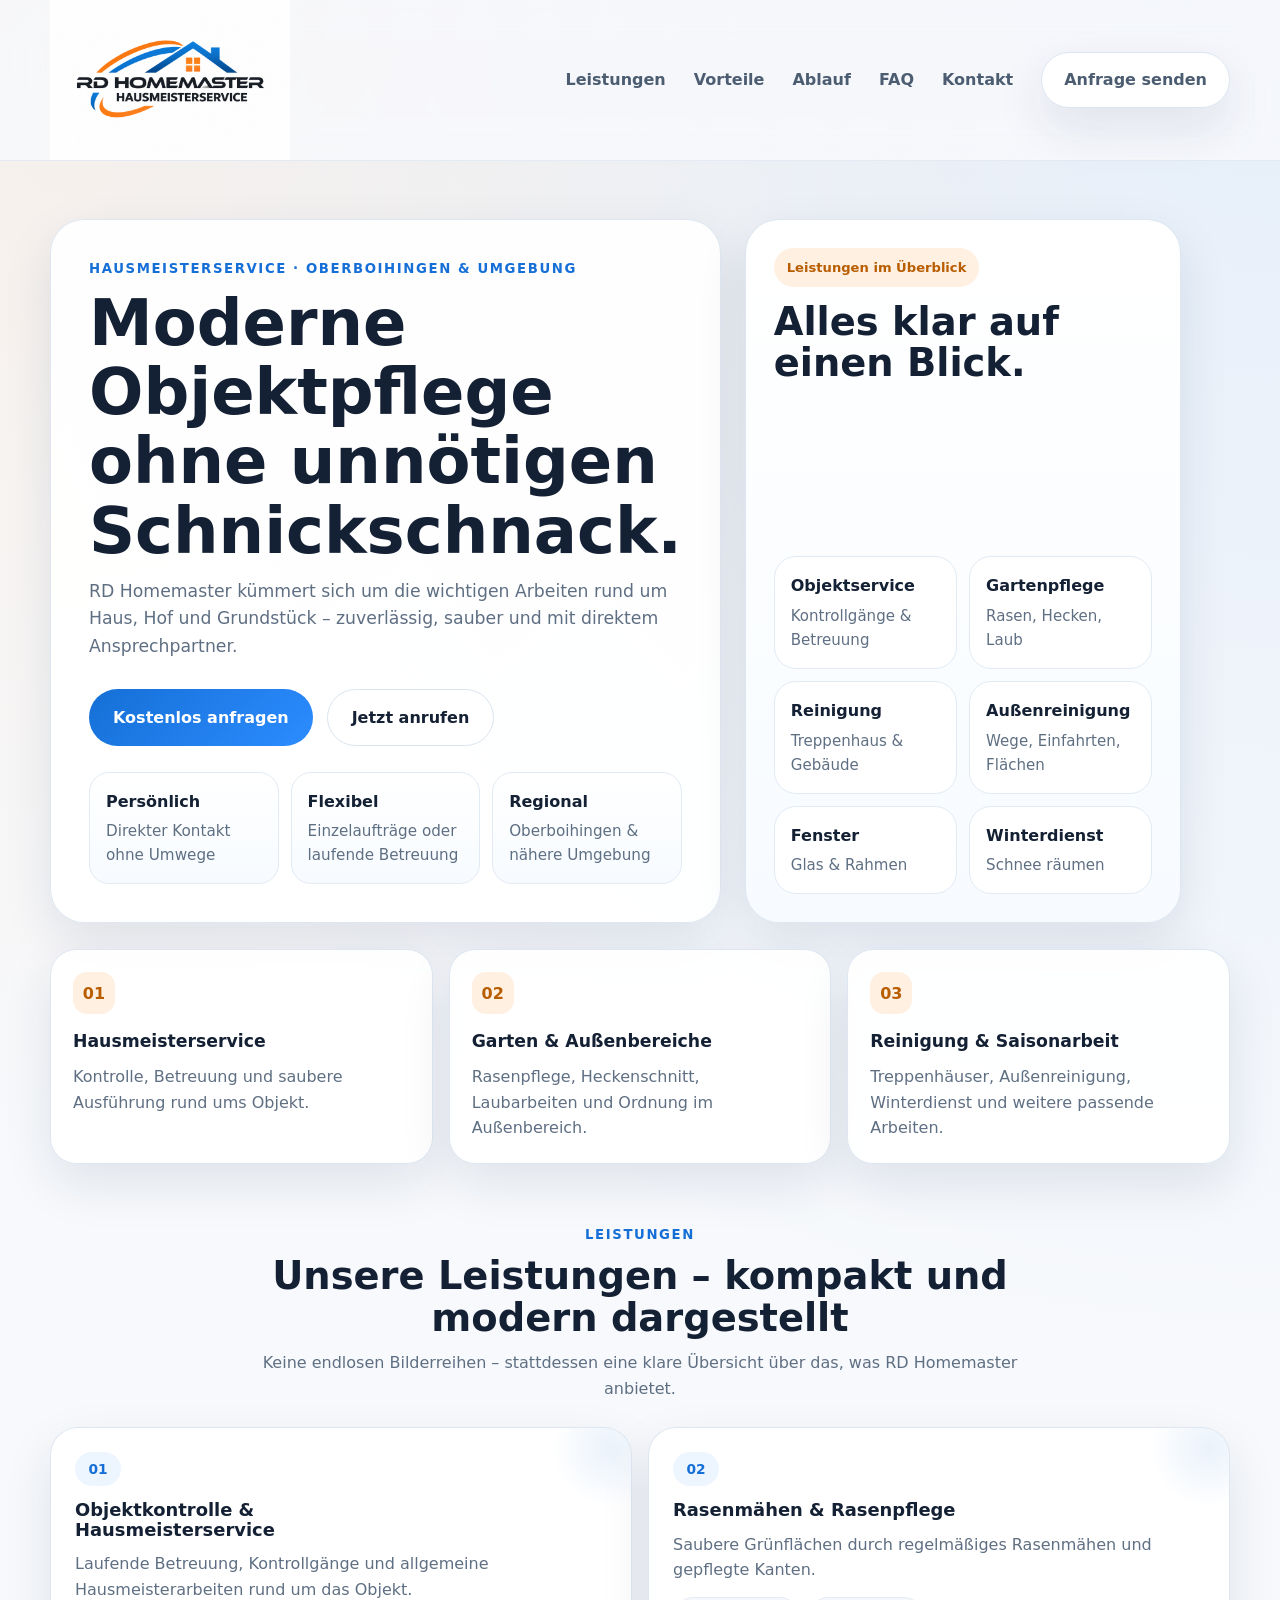
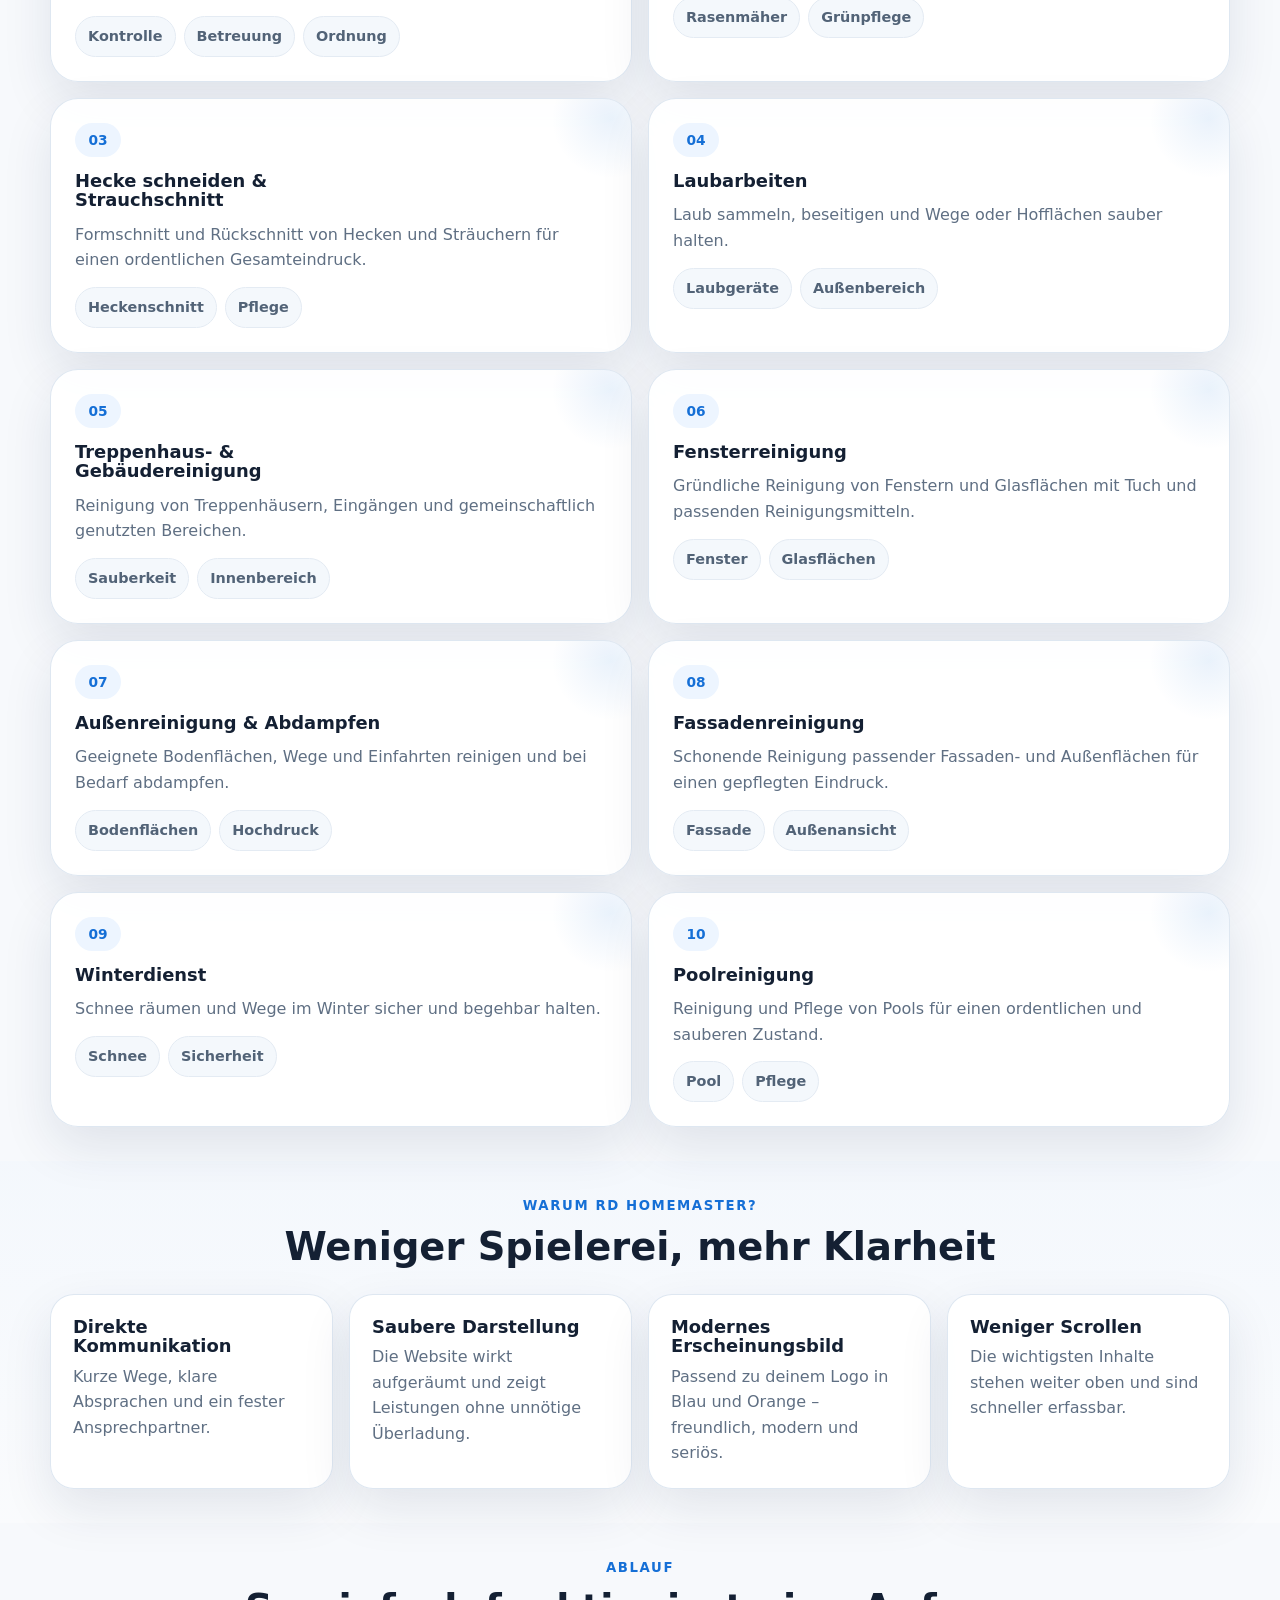
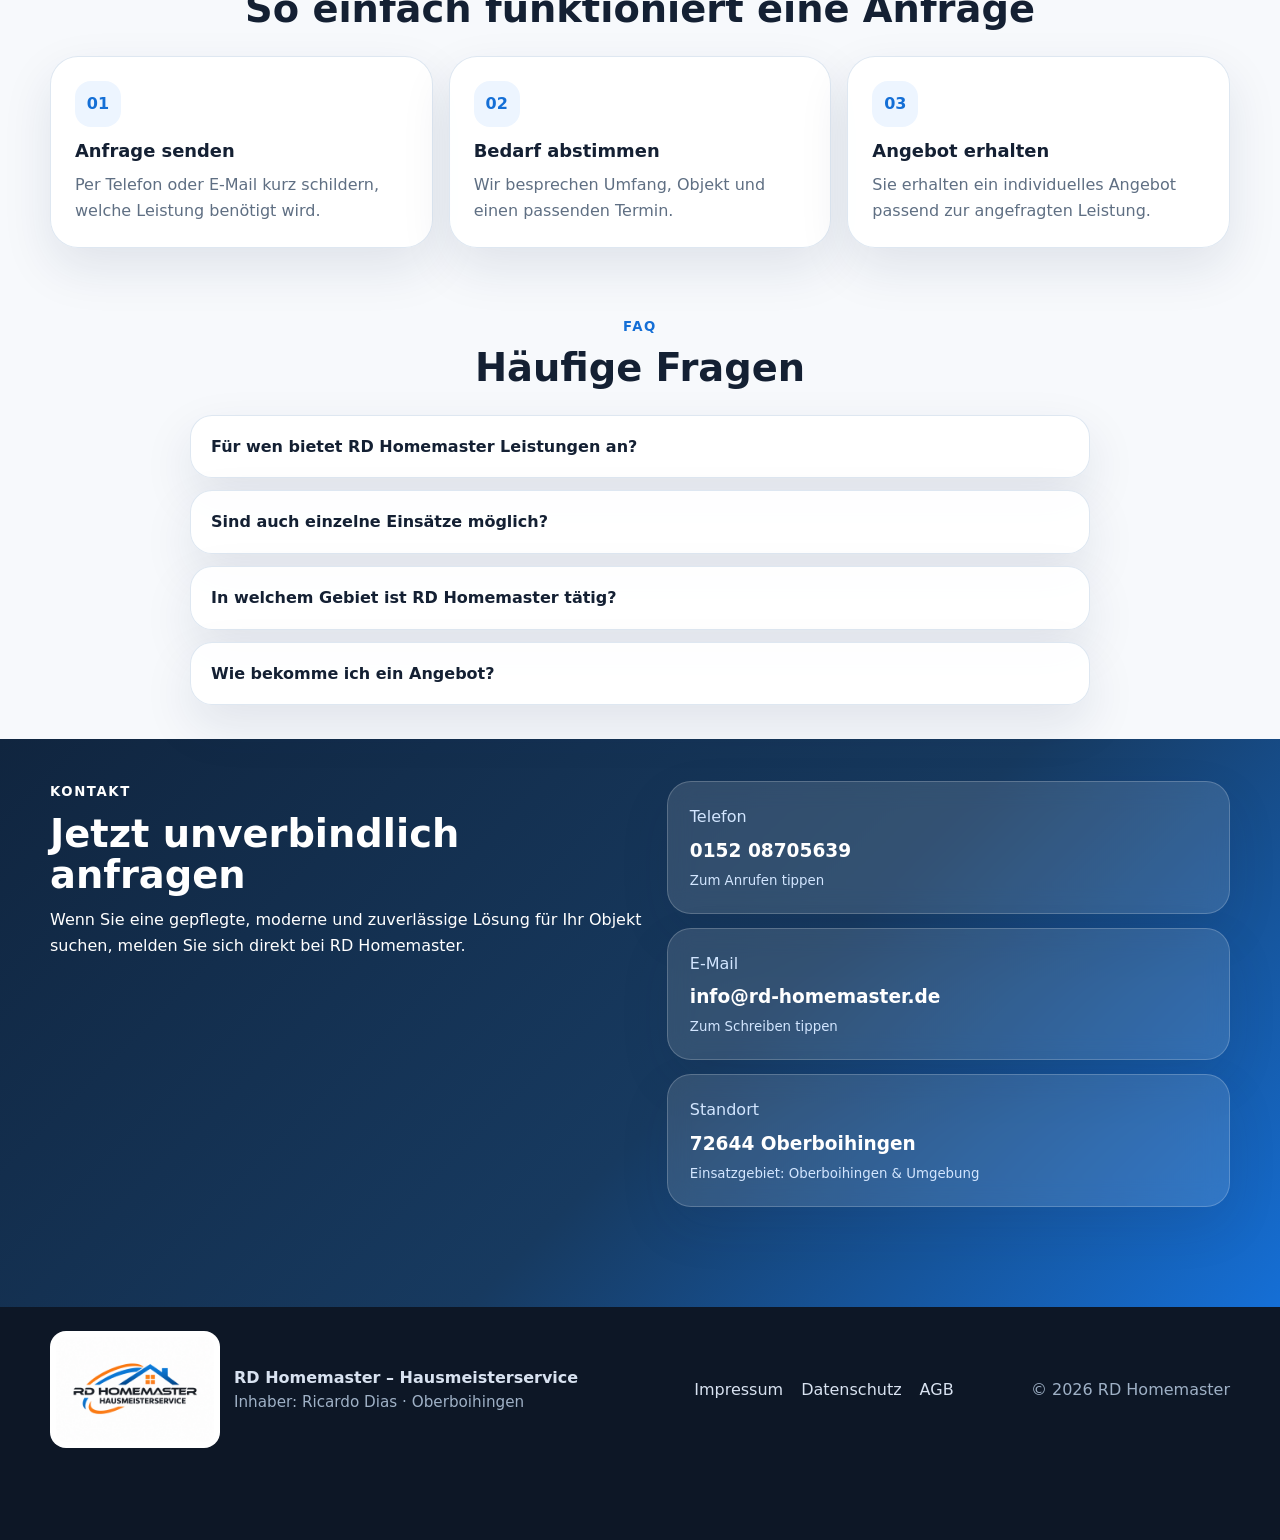
==== index.html @ ae75537a "Add files via upload" ====
<!doctype html>
<html lang="de">
<head>
  <meta charset="utf-8">
  <meta name="viewport" content="width=device-width,initial-scale=1">
  <meta name="theme-color" content="#156fd6">
  <title>RD Homemaster | Hausmeisterservice Oberboihingen</title>
  <meta name="description" content="RD Homemaster – moderner Hausmeisterservice in Oberboihingen. Objektbetreuung, Gartenpflege, Reinigung, Winterdienst, Außenreinigung und weitere Leistungen rund um Haus und Grundstück.">
  <meta name="robots" content="index,follow,max-image-preview:large">
  <link rel="canonical" href="https://www.rd-homemaster.de/">
  <link rel="icon" href="assets/favicon.png" type="image/png">
  <link rel="apple-touch-icon" href="assets/apple-touch-icon.png">
  <meta property="og:type" content="website">
  <meta property="og:locale" content="de_DE">
  <meta property="og:title" content="RD Homemaster | Hausmeisterservice Oberboihingen">
  <meta property="og:description" content="Sauber. Zuverlässig. Persönlich. Leistungen rund um Haus, Hof und Grundstück.">
  <meta property="og:url" content="https://www.rd-homemaster.de/">
  <meta property="og:image" content="https://www.rd-homemaster.de/assets/logo.jpg">
  <link rel="stylesheet" href="style.css">
  <script type="application/ld+json">
  {
    "@context": "https://schema.org",
    "@type": "HomeAndConstructionBusiness",
    "name": "RD Homemaster – Hausmeisterservice",
    "url": "https://www.rd-homemaster.de/",
    "logo": "https://www.rd-homemaster.de/assets/logo.jpg",
    "telephone": "+49 152 08705639",
    "email": "info@rd-homemaster.de",
    "address": {
      "@type": "PostalAddress",
      "streetAddress": "Unterboihingerstr. 65",
      "postalCode": "72644",
      "addressLocality": "Oberboihingen",
      "addressCountry": "DE"
    },
    "areaServed": {
      "@type": "AdministrativeArea",
      "name": "Oberboihingen und Umgebung"
    }
  }
  </script>
</head>
<body>
<a class="skip-link" href="#inhalt">Zum Inhalt springen</a>

<header class="site-header">
  <div class="container header-inner">
    <a class="brand" href="#start" aria-label="RD Homemaster – Startseite">
      <img src="assets/logo.jpg" alt="RD Homemaster Hausmeisterservice" width="1536" height="1024">
    </a>

    <button class="menu-button" type="button" aria-controls="hauptnavigation" aria-expanded="false">
      <span class="menu-icon" aria-hidden="true"></span>
      <span class="sr-only">Menü öffnen</span>
    </button>

    <nav id="hauptnavigation" class="main-nav" aria-label="Hauptnavigation">
      <a href="#leistungen">Leistungen</a>
      <a href="#vorteile">Vorteile</a>
      <a href="#ablauf">Ablauf</a>
      <a href="#faq">FAQ</a>
      <a href="#kontakt">Kontakt</a>
      <a class="nav-cta" href="#kontakt">Anfrage senden</a>
    </nav>
  </div>
</header>

<main id="inhalt">
  <section class="hero" id="start">
    <div class="container hero-grid">
      <div class="hero-copy">
        <p class="eyebrow">Hausmeisterservice · Oberboihingen & Umgebung</p>
        <h1>Moderne Objektpflege ohne unnötigen Schnickschnack.</h1>
        <p class="hero-lead">RD Homemaster kümmert sich um die wichtigen Arbeiten rund um Haus, Hof und Grundstück – zuverlässig, sauber und mit direktem Ansprechpartner.</p>

        <div class="hero-actions">
          <a class="button button-primary" href="#kontakt">Kostenlos anfragen</a>
          <a class="button button-secondary" href="tel:+4915208705639">Jetzt anrufen</a>
        </div>

        <div class="hero-points">
          <div><strong>Persönlich</strong><span>Direkter Kontakt ohne Umwege</span></div>
          <div><strong>Flexibel</strong><span>Einzelaufträge oder laufende Betreuung</span></div>
          <div><strong>Regional</strong><span>Oberboihingen & nähere Umgebung</span></div>
        </div>
      </div>

      <aside class="hero-panel" aria-label="Leistungsüberblick">
        <div class="panel-top">
          <span class="panel-kicker">Leistungen im Überblick</span>
          <h2>Alles klar auf einen Blick.</h2>
        </div>

        <div class="service-mini-grid">
          <div class="mini-box"><strong>Objektservice</strong><span>Kontrollgänge & Betreuung</span></div>
          <div class="mini-box"><strong>Gartenpflege</strong><span>Rasen, Hecken, Laub</span></div>
          <div class="mini-box"><strong>Reinigung</strong><span>Treppenhaus & Gebäude</span></div>
          <div class="mini-box"><strong>Außenreinigung</strong><span>Wege, Einfahrten, Flächen</span></div>
          <div class="mini-box"><strong>Fenster</strong><span>Glas & Rahmen</span></div>
          <div class="mini-box"><strong>Winterdienst</strong><span>Schnee räumen</span></div>
        </div>
      </aside>
    </div>
  </section>

  <section class="compact-info" aria-label="Schnellinfos">
    <div class="container info-grid">
      <div class="info-card">
        <span class="info-label">01</span>
        <strong>Hausmeisterservice</strong>
        <p>Kontrolle, Betreuung und saubere Ausführung rund ums Objekt.</p>
      </div>
      <div class="info-card">
        <span class="info-label">02</span>
        <strong>Garten & Außenbereiche</strong>
        <p>Rasenpflege, Heckenschnitt, Laubarbeiten und Ordnung im Außenbereich.</p>
      </div>
      <div class="info-card">
        <span class="info-label">03</span>
        <strong>Reinigung & Saisonarbeit</strong>
        <p>Treppenhäuser, Außenreinigung, Winterdienst und weitere passende Arbeiten.</p>
      </div>
    </div>
  </section>

  <section class="section" id="leistungen">
    <div class="container">
      <div class="section-heading">
        <p class="eyebrow">Leistungen</p>
        <h2>Unsere Leistungen – kompakt und modern dargestellt</h2>
        <p>Keine endlosen Bilderreihen – stattdessen eine klare Übersicht über das, was RD Homemaster anbietet.</p>
      </div>

      <div class="service-grid">
        <article class="service-card">
          <span class="service-number">01</span>
          <h3>Objektkontrolle & Hausmeisterservice</h3>
          <p>Laufende Betreuung, Kontrollgänge und allgemeine Hausmeisterarbeiten rund um das Objekt.</p>
          <ul class="service-tags"><li>Kontrolle</li><li>Betreuung</li><li>Ordnung</li></ul>
        </article>

        <article class="service-card">
          <span class="service-number">02</span>
          <h3>Rasenmähen & Rasenpflege</h3>
          <p>Saubere Grünflächen durch regelmäßiges Rasenmähen und gepflegte Kanten.</p>
          <ul class="service-tags"><li>Rasenmäher</li><li>Grünpflege</li></ul>
        </article>

        <article class="service-card">
          <span class="service-number">03</span>
          <h3>Hecke schneiden & Strauchschnitt</h3>
          <p>Formschnitt und Rückschnitt von Hecken und Sträuchern für einen ordentlichen Gesamteindruck.</p>
          <ul class="service-tags"><li>Heckenschnitt</li><li>Pflege</li></ul>
        </article>

        <article class="service-card">
          <span class="service-number">04</span>
          <h3>Laubarbeiten</h3>
          <p>Laub sammeln, beseitigen und Wege oder Hofflächen sauber halten.</p>
          <ul class="service-tags"><li>Laubgeräte</li><li>Außenbereich</li></ul>
        </article>

        <article class="service-card">
          <span class="service-number">05</span>
          <h3>Treppenhaus- & Gebäudereinigung</h3>
          <p>Reinigung von Treppenhäusern, Eingängen und gemeinschaftlich genutzten Bereichen.</p>
          <ul class="service-tags"><li>Sauberkeit</li><li>Innenbereich</li></ul>
        </article>

        <article class="service-card">
          <span class="service-number">06</span>
          <h3>Fensterreinigung</h3>
          <p>Gründliche Reinigung von Fenstern und Glasflächen mit Tuch und passenden Reinigungsmitteln.</p>
          <ul class="service-tags"><li>Fenster</li><li>Glasflächen</li></ul>
        </article>

        <article class="service-card">
          <span class="service-number">07</span>
          <h3>Außenreinigung & Abdampfen</h3>
          <p>Geeignete Bodenflächen, Wege und Einfahrten reinigen und bei Bedarf abdampfen.</p>
          <ul class="service-tags"><li>Bodenflächen</li><li>Hochdruck</li></ul>
        </article>

        <article class="service-card">
          <span class="service-number">08</span>
          <h3>Fassadenreinigung</h3>
          <p>Schonende Reinigung passender Fassaden- und Außenflächen für einen gepflegten Eindruck.</p>
          <ul class="service-tags"><li>Fassade</li><li>Außenansicht</li></ul>
        </article>

        <article class="service-card">
          <span class="service-number">09</span>
          <h3>Winterdienst</h3>
          <p>Schnee räumen und Wege im Winter sicher und begehbar halten.</p>
          <ul class="service-tags"><li>Schnee</li><li>Sicherheit</li></ul>
        </article>

        <article class="service-card">
          <span class="service-number">10</span>
          <h3>Poolreinigung</h3>
          <p>Reinigung und Pflege von Pools für einen ordentlichen und sauberen Zustand.</p>
          <ul class="service-tags"><li>Pool</li><li>Pflege</li></ul>
        </article>
      </div>
    </div>
  </section>

  <section class="section alt-section" id="vorteile">
    <div class="container">
      <div class="section-heading">
        <p class="eyebrow">Warum RD Homemaster?</p>
        <h2>Weniger Spielerei, mehr Klarheit</h2>
      </div>

      <div class="benefit-grid">
        <article class="benefit-card">
          <h3>Direkte Kommunikation</h3>
          <p>Kurze Wege, klare Absprachen und ein fester Ansprechpartner.</p>
        </article>
        <article class="benefit-card">
          <h3>Saubere Darstellung</h3>
          <p>Die Website wirkt aufgeräumt und zeigt Leistungen ohne unnötige Überladung.</p>
        </article>
        <article class="benefit-card">
          <h3>Modernes Erscheinungsbild</h3>
          <p>Passend zu deinem Logo in Blau und Orange – freundlich, modern und seriös.</p>
        </article>
        <article class="benefit-card">
          <h3>Weniger Scrollen</h3>
          <p>Die wichtigsten Inhalte stehen weiter oben und sind schneller erfassbar.</p>
        </article>
      </div>
    </div>
  </section>

  <section class="section" id="ablauf">
    <div class="container">
      <div class="section-heading">
        <p class="eyebrow">Ablauf</p>
        <h2>So einfach funktioniert eine Anfrage</h2>
      </div>

      <ol class="steps-grid">
        <li>
          <span>01</span>
          <h3>Anfrage senden</h3>
          <p>Per Telefon oder E-Mail kurz schildern, welche Leistung benötigt wird.</p>
        </li>
        <li>
          <span>02</span>
          <h3>Bedarf abstimmen</h3>
          <p>Wir besprechen Umfang, Objekt und einen passenden Termin.</p>
        </li>
        <li>
          <span>03</span>
          <h3>Angebot erhalten</h3>
          <p>Sie erhalten ein individuelles Angebot passend zur angefragten Leistung.</p>
        </li>
      </ol>
    </div>
  </section>

  <section class="section" id="faq">
    <div class="container">
      <div class="section-heading">
        <p class="eyebrow">FAQ</p>
        <h2>Häufige Fragen</h2>
      </div>

      <div class="faq-list">
        <details>
          <summary>Für wen bietet RD Homemaster Leistungen an?</summary>
          <p>Für Privatkunden, Gewerbe und nach Vereinbarung auch für die Betreuung kleinerer Objekte.</p>
        </details>
        <details>
          <summary>Sind auch einzelne Einsätze möglich?</summary>
          <p>Ja, sowohl einzelne Arbeiten als auch regelmäßige Einsätze sind möglich – je nach Art und Umfang.</p>
        </details>
        <details>
          <summary>In welchem Gebiet ist RD Homemaster tätig?</summary>
          <p>Der Schwerpunkt liegt in Oberboihingen und in der näheren Umgebung.</p>
        </details>
        <details>
          <summary>Wie bekomme ich ein Angebot?</summary>
          <p>Am schnellsten telefonisch oder per E-Mail. Nennen Sie einfach die gewünschte Leistung und den Ort.</p>
        </details>
      </div>
    </div>
  </section>

  <section class="contact-section" id="kontakt">
    <div class="container contact-grid">
      <div class="contact-copy">
        <p class="eyebrow eyebrow-light">Kontakt</p>
        <h2>Jetzt unverbindlich anfragen</h2>
        <p>Wenn Sie eine gepflegte, moderne und zuverlässige Lösung für Ihr Objekt suchen, melden Sie sich direkt bei RD Homemaster.</p>
      </div>

      <div class="contact-panel">
        <a class="contact-box" href="tel:+4915208705639">
          <span>Telefon</span>
          <strong>0152 08705639</strong>
          <small>Zum Anrufen tippen</small>
        </a>
        <a class="contact-box" href="mailto:info@rd-homemaster.de?subject=Anfrage%20über%20rd-homemaster.de">
          <span>E-Mail</span>
          <strong>info@rd-homemaster.de</strong>
          <small>Zum Schreiben tippen</small>
        </a>
        <div class="contact-box">
          <span>Standort</span>
          <strong>72644 Oberboihingen</strong>
          <small>Einsatzgebiet: Oberboihingen & Umgebung</small>
        </div>
      </div>
    </div>
  </section>
</main>

<footer class="site-footer">
  <div class="container footer-inner">
    <div class="footer-brand">
      <img src="assets/logo.jpg" alt="" width="1536" height="1024" loading="lazy">
      <div>
        <strong>RD Homemaster – Hausmeisterservice</strong>
        <span>Inhaber: Ricardo Dias · Oberboihingen</span>
      </div>
    </div>

    <nav class="footer-nav" aria-label="Rechtliche Hinweise">
      <a href="impressum.html">Impressum</a>
      <a href="datenschutz.html">Datenschutz</a>
      <a href="agb.html">AGB</a>
    </nav>

    <p>© <span id="year"></span> RD Homemaster</p>
  </div>
</footer>

<div class="mobile-actionbar" aria-label="Schnellkontakt">
  <a href="tel:+4915208705639">Anrufen</a>
  <a href="#kontakt">Anfrage</a>
</div>

<script src="script.js"></script>
</body>
</html>
---- style.css ----
:root{
  --bg:#f7f9fc;
  --surface:#ffffff;
  --surface-soft:#f2f7fd;
  --text:#142033;
  --muted:#5f6f83;
  --line:#dbe5f0;
  --blue:#156fd6;
  --blue-dark:#0e5ab3;
  --orange:#ff7a00;
  --orange-soft:#fff0e2;
  --shadow:0 20px 50px rgba(16,42,78,.10);
  --radius:28px;
  --radius-sm:20px;
  --container:min(1180px, calc(100% - 32px));
}
*{box-sizing:border-box}
html{scroll-behavior:smooth}
body{
  margin:0;
  font-family:Inter,system-ui,-apple-system,BlinkMacSystemFont,"Segoe UI",Roboto,Arial,sans-serif;
  color:var(--text);
  background:
    radial-gradient(circle at top right, rgba(21,111,214,.08), transparent 28%),
    radial-gradient(circle at left top, rgba(255,122,0,.07), transparent 24%),
    var(--bg);
  line-height:1.6;
}
a{color:inherit;text-decoration:none}
img{display:block;max-width:100%}
.container{width:var(--container);margin:0 auto}
.skip-link{position:absolute;left:-999px;top:auto;width:1px;height:1px;overflow:hidden}
.skip-link:focus{left:16px;top:16px;width:auto;height:auto;padding:10px 14px;background:#000;color:#fff;border-radius:12px;z-index:1000}
.sr-only{position:absolute;width:1px;height:1px;padding:0;margin:-1px;overflow:hidden;clip:rect(0,0,0,0);white-space:nowrap;border:0}
.eyebrow{margin:0 0 10px;font-size:.83rem;font-weight:800;letter-spacing:.12em;text-transform:uppercase;color:var(--blue)}
.eyebrow-light{color:#cfe5ff}
h1,h2,h3{margin:0 0 12px;line-height:1.08}
h1{font-size:clamp(2.5rem,5vw,4.75rem)}
h2{font-size:clamp(1.9rem,3vw,3rem)}
h3{font-size:1.12rem}
p{margin:0 0 16px;color:var(--muted)}
ul{margin:0;padding:0;list-style:none}

.site-header{
  position:sticky;top:0;z-index:50;
  background:rgba(247,249,252,.88);
  backdrop-filter:blur(18px);
  border-bottom:1px solid rgba(219,229,240,.72);
}
.header-inner{display:flex;align-items:center;justify-content:space-between;gap:20px;min-height:88px}
.brand img{width:240px;height:auto}
.main-nav{display:flex;align-items:center;gap:28px;color:#4c5d72;font-weight:700}
.main-nav a{transition:color .2s ease, transform .2s ease}
.main-nav a:hover,.main-nav a:focus-visible{color:var(--blue)}
.nav-cta{padding:14px 22px;border-radius:999px;background:var(--surface);border:1px solid var(--line);box-shadow:var(--shadow)}
.menu-button{display:none;align-items:center;justify-content:center;width:48px;height:48px;border:1px solid var(--line);background:#fff;border-radius:14px;cursor:pointer}
.menu-icon,.menu-icon::before,.menu-icon::after{display:block;width:18px;height:2px;background:var(--text);border-radius:2px;position:relative;content:""}
.menu-icon::before{position:absolute;top:-6px;left:0}
.menu-icon::after{position:absolute;top:6px;left:0}

.hero{padding:58px 0 26px}
.hero-grid{display:grid;grid-template-columns:1.1fr .9fr;gap:24px;align-items:stretch}
.hero-copy,.hero-panel,.info-card,.service-card,.benefit-card,.steps-grid li,.faq-list details,.contact-box,.legal-card{
  background:rgba(255,255,255,.92);
  border:1px solid rgba(219,229,240,.9);
  box-shadow:var(--shadow);
}
.hero-copy{padding:38px;border-radius:34px}
.hero-lead{font-size:1.08rem;max-width:58ch}
.hero-actions{display:flex;flex-wrap:wrap;gap:14px;margin:28px 0 26px}
.button{display:inline-flex;align-items:center;justify-content:center;padding:15px 24px;border-radius:999px;font-weight:800;transition:transform .2s ease, background .2s ease}
.button:hover,.button:focus-visible{transform:translateY(-1px)}
.button-primary{background:linear-gradient(135deg,var(--blue),#2c8cff);color:#fff}
.button-primary:hover,.button-primary:focus-visible{background:linear-gradient(135deg,var(--blue-dark),var(--blue))}
.button-secondary{background:var(--surface);border:1px solid var(--line)}
.hero-points{display:grid;grid-template-columns:repeat(3,minmax(0,1fr));gap:12px}
.hero-points div{padding:16px;border-radius:20px;background:linear-gradient(180deg,#fff,#f7fbff);border:1px solid #e2ebf4}
.hero-points strong{display:block;margin-bottom:4px;font-size:1rem}
.hero-points span{display:block;color:var(--muted);font-size:.95rem}
.hero-panel{padding:28px;border-radius:34px;display:flex;flex-direction:column;justify-content:space-between;background:linear-gradient(180deg,#ffffff,#f7fbff)}
.panel-kicker{display:inline-flex;padding:9px 13px;border-radius:999px;background:var(--orange-soft);color:#b85d00;font-size:.82rem;font-weight:800;margin-bottom:14px}
.panel-top h2{font-size:clamp(1.8rem,3vw,2.6rem)}
.service-mini-grid{display:grid;grid-template-columns:1fr 1fr;gap:12px;margin-top:18px}
.mini-box{padding:16px;border-radius:22px;border:1px solid #e2ebf4;background:#fff}
.mini-box strong{display:block;margin-bottom:5px;font-size:1rem}
.mini-box span{display:block;font-size:.94rem;color:var(--muted)}

.compact-info{padding:0 0 26px}
.info-grid{display:grid;grid-template-columns:repeat(3,minmax(0,1fr));gap:16px}
.info-card{padding:22px;border-radius:26px}
.info-label{display:inline-flex;align-items:center;justify-content:center;width:42px;height:42px;border-radius:14px;background:var(--orange-soft);color:#b85d00;font-weight:800;margin-bottom:14px}
.info-card strong{display:block;margin-bottom:8px;font-size:1.08rem}
.info-card p{margin:0}

.section{padding:34px 0}
.alt-section{background:linear-gradient(180deg, rgba(242,247,253,.62) 0%, rgba(255,255,255,.35) 100%)}
.section-heading{max-width:800px;margin:0 auto 26px;text-align:center}
.service-grid{display:grid;grid-template-columns:repeat(2,minmax(0,1fr));gap:16px}
.service-card{padding:24px;border-radius:28px;position:relative;overflow:hidden}
.service-card::after{content:"";position:absolute;right:-40px;top:-40px;width:120px;height:120px;border-radius:50%;background:radial-gradient(circle, rgba(21,111,214,.09), transparent 70%)}
.service-number{display:inline-flex;align-items:center;justify-content:center;min-width:46px;height:34px;padding:0 12px;border-radius:999px;background:#edf5ff;color:var(--blue);font-size:.86rem;font-weight:800;margin-bottom:14px}
.service-card h3{max-width:26ch}
.service-card p{margin-bottom:14px}
.service-tags{display:flex;flex-wrap:wrap;gap:8px}
.service-tags li{padding:8px 12px;border-radius:999px;background:#f4f8fc;border:1px solid #e4ebf3;color:#526377;font-size:.9rem;font-weight:700}

.benefit-grid{display:grid;grid-template-columns:repeat(4,minmax(0,1fr));gap:16px}
.benefit-card{padding:22px;border-radius:24px}
.benefit-card h3{margin-bottom:8px}
.benefit-card p{margin:0}

.steps-grid{display:grid;grid-template-columns:repeat(3,minmax(0,1fr));gap:16px;list-style:none;margin:0;padding:0}
.steps-grid li{padding:24px;border-radius:28px}
.steps-grid span{display:inline-flex;align-items:center;justify-content:center;width:46px;height:46px;border-radius:16px;background:#edf5ff;color:var(--blue);font-weight:800;margin-bottom:14px}
.steps-grid p{margin:0}

.faq-list{display:grid;gap:12px;max-width:900px;margin:0 auto}
.faq-list details{padding:18px 20px;border-radius:22px}
.faq-list summary{list-style:none;cursor:pointer;font-weight:800}
.faq-list summary::-webkit-details-marker{display:none}
.faq-list p{margin:12px 0 0}

.contact-section{padding:42px 0 100px;background:linear-gradient(135deg,#10253f 0%, #173a60 56%, #156fd6 100%);color:#fff}
.contact-section p,.contact-section h2{color:inherit}
.contact-grid{display:grid;grid-template-columns:1fr .95fr;gap:24px;align-items:start}
.contact-panel{display:grid;gap:14px}
.contact-box{display:block;padding:22px;border-radius:24px;background:rgba(255,255,255,.12);border:1px solid rgba(255,255,255,.2);backdrop-filter:blur(12px)}
.contact-box span,.contact-box small{display:block;color:#d3e6ff}
.contact-box strong{display:block;margin:6px 0 4px;font-size:1.16rem;color:#fff}

.site-footer{padding:24px 0 92px;background:#0d1726;color:#d8e2f0}
.footer-inner{display:grid;grid-template-columns:1.2fr .8fr auto;gap:18px;align-items:center}
.footer-brand{display:flex;align-items:center;gap:14px}
.footer-brand img{width:170px;height:auto;background:#fff;border-radius:16px;padding:6px}
.footer-brand span{display:block;color:#9fb1c6;font-size:.95rem}
.footer-nav{display:flex;flex-wrap:wrap;gap:18px;justify-content:center}
.footer-nav a:hover,.footer-nav a:focus-visible{color:#fff}
.site-footer p{margin:0;color:#9fb1c6}

.mobile-actionbar{position:fixed;left:50%;bottom:14px;transform:translateX(-50%);z-index:45;display:none;gap:10px;padding:10px;border-radius:999px;background:rgba(13,23,38,.86);backdrop-filter:blur(14px);box-shadow:var(--shadow)}
.mobile-actionbar a{padding:12px 16px;border-radius:999px;font-weight:800;color:#fff}
.mobile-actionbar a:first-child{background:var(--blue)}
.mobile-actionbar a:last-child{background:rgba(255,255,255,.14)}

.legal-page{background:var(--bg)}
.legal-shell{width:min(860px,calc(100% - 28px));margin:0 auto;padding:30px 0 56px}
.legal-back{display:inline-flex;align-items:center;gap:8px;margin-bottom:20px;padding:10px 14px;border-radius:999px;background:#edf5ff;color:var(--blue);font-weight:800}
.legal-card{padding:22px;border-radius:26px;margin:18px 0 24px}
.legal-note{margin-top:24px;padding:18px 20px;border-radius:22px;background:var(--orange-soft);border:1px solid #ffd5ab;color:#72460c}
.legal-links{display:flex;flex-wrap:wrap;gap:14px;margin-top:26px}
.legal-links a{padding:12px 16px;border-radius:999px;background:#fff;border:1px solid var(--line);font-weight:800;color:#35537a}

@media (max-width: 980px){
  .menu-button{display:flex}
  .main-nav{position:absolute;top:88px;left:16px;right:16px;display:none;flex-direction:column;align-items:flex-start;gap:14px;padding:20px;border-radius:26px;background:rgba(255,255,255,.98);border:1px solid var(--line);box-shadow:var(--shadow)}
  .main-nav.is-open{display:flex}
  .hero-grid,.info-grid,.benefit-grid,.steps-grid,.contact-grid,.footer-inner{grid-template-columns:1fr}
  .service-grid{grid-template-columns:1fr 1fr}
}
@media (max-width: 720px){
  .header-inner{min-height:78px}
  .brand img{width:210px}
  .hero{padding:30px 0 18px}
  .hero-copy,.hero-panel,.info-card,.service-card,.benefit-card,.steps-grid li,.contact-box,.legal-card{padding:20px}
  .hero-points,.service-mini-grid,.service-grid{grid-template-columns:1fr}
  .hero-actions{flex-direction:column;align-items:stretch}
  .button{width:100%}
  .section{padding:26px 0}
  .contact-section{padding:34px 0 108px}
  .mobile-actionbar{display:flex}
  .nav-cta{display:none}
}
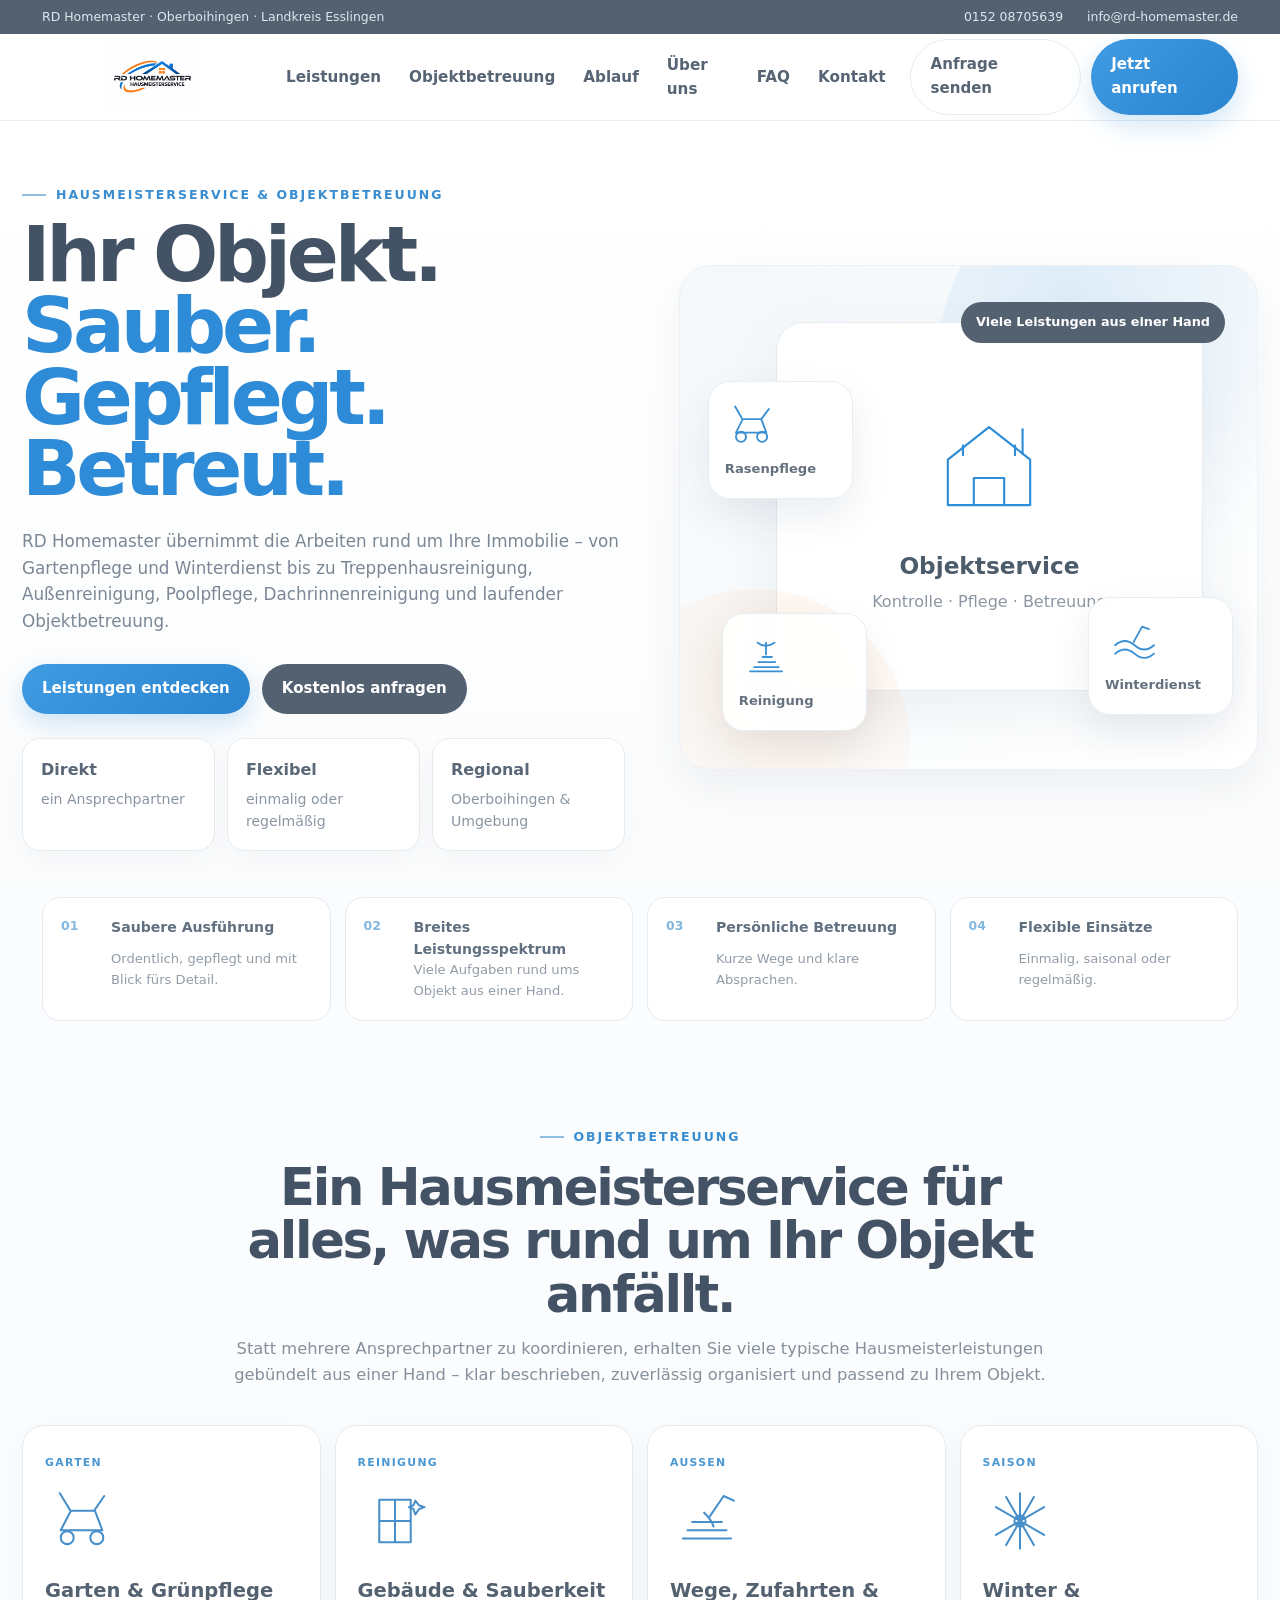
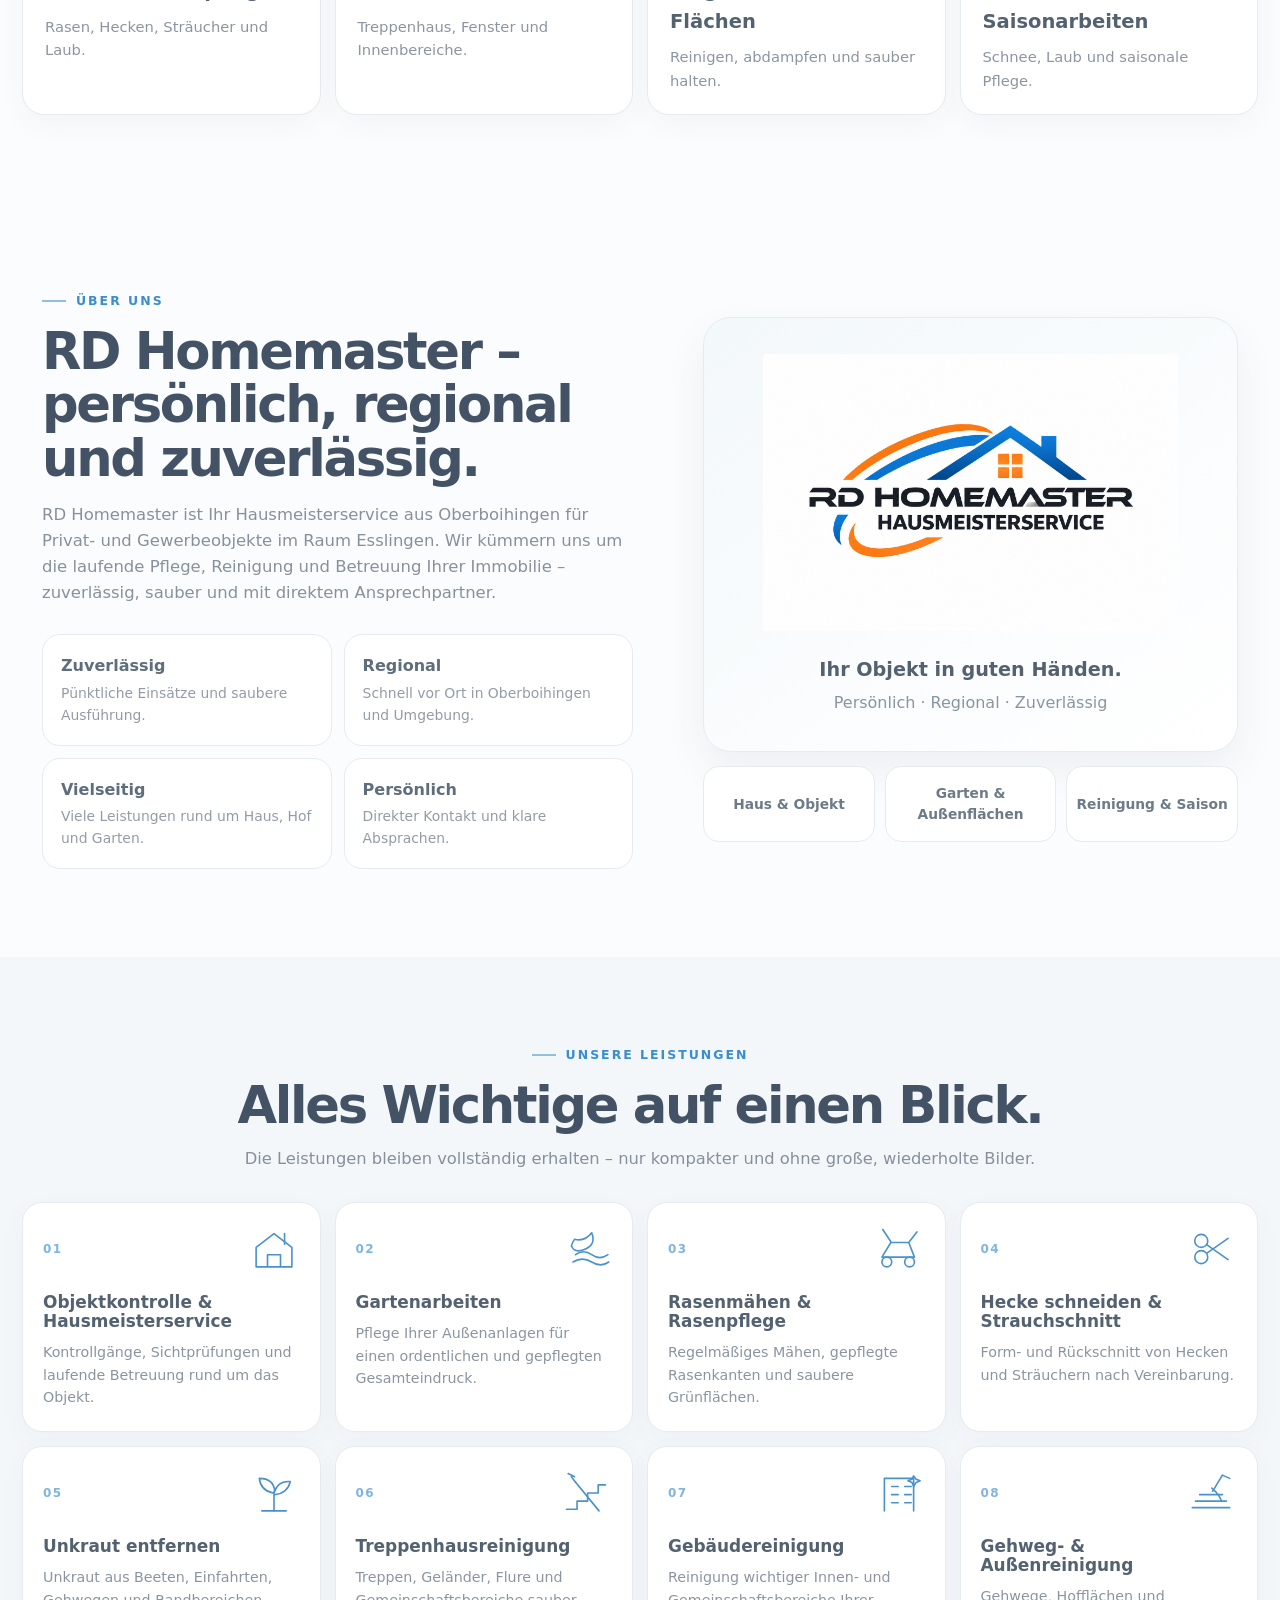
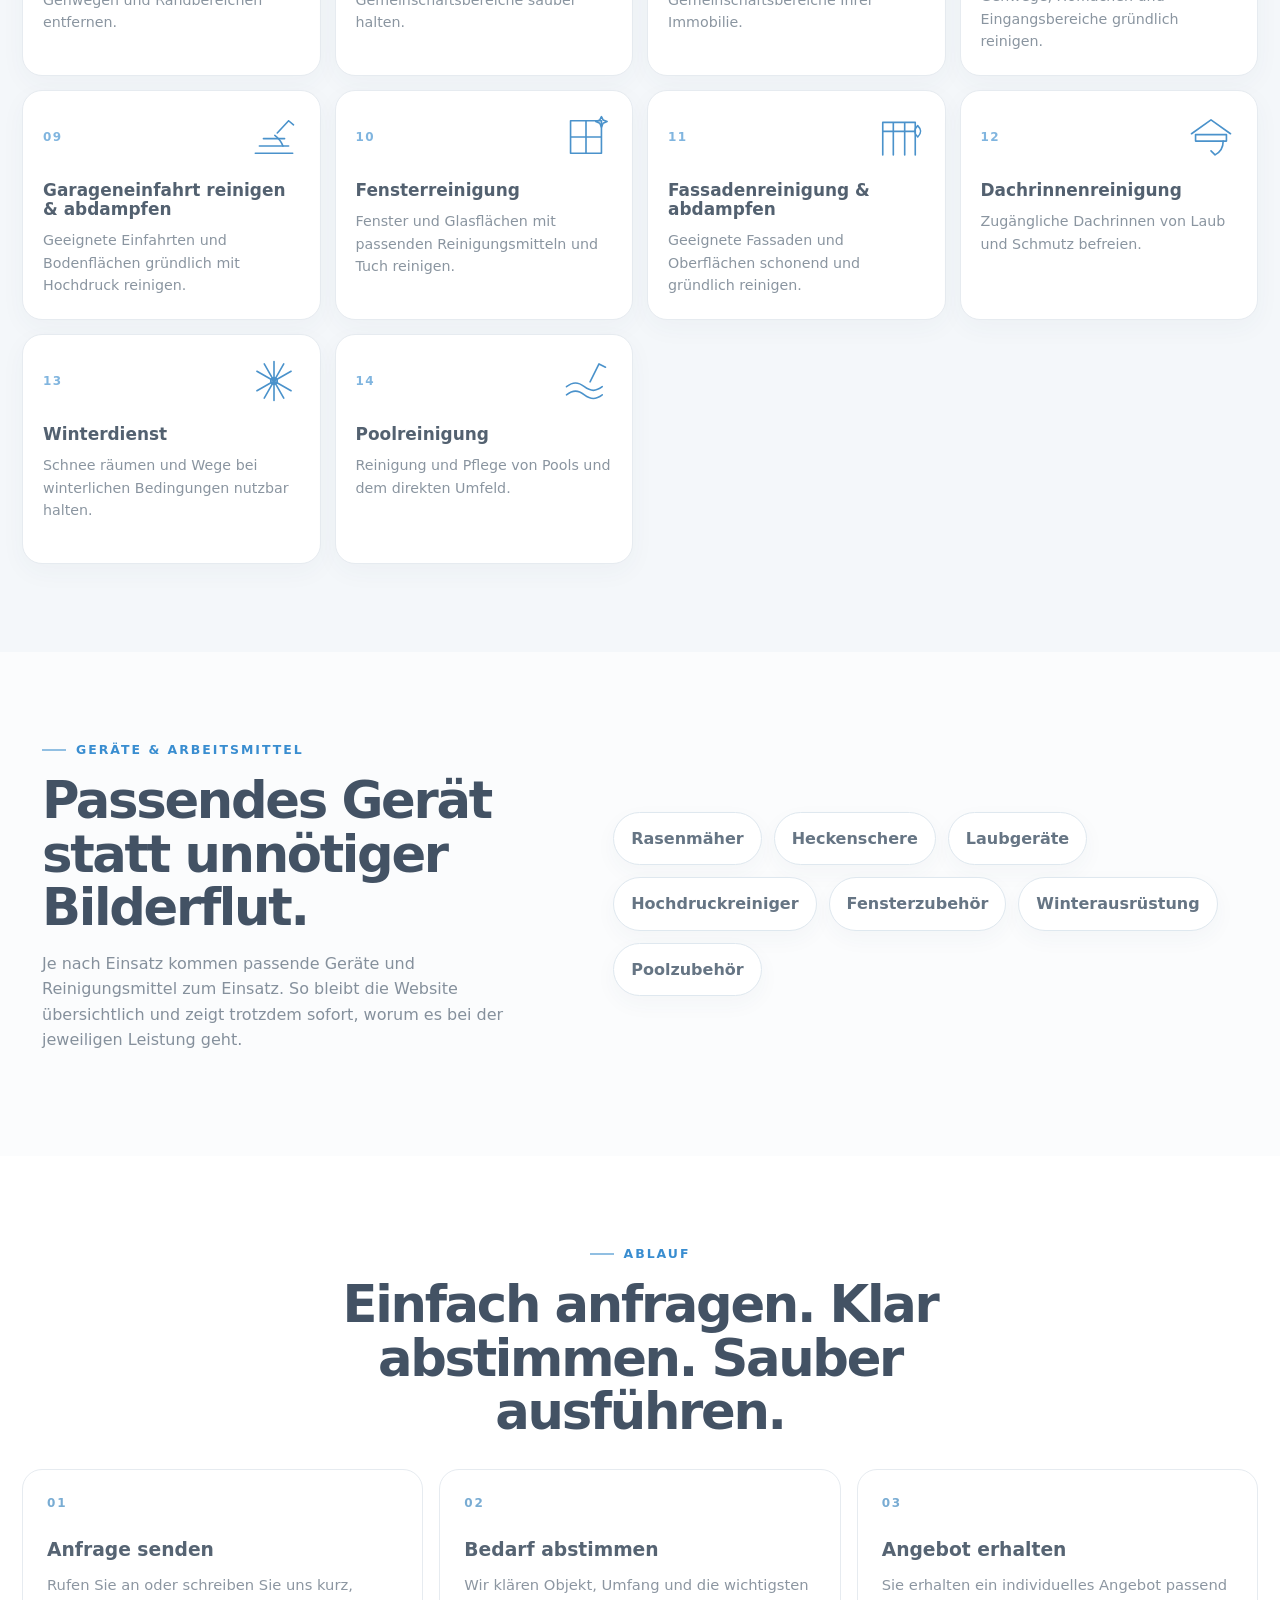
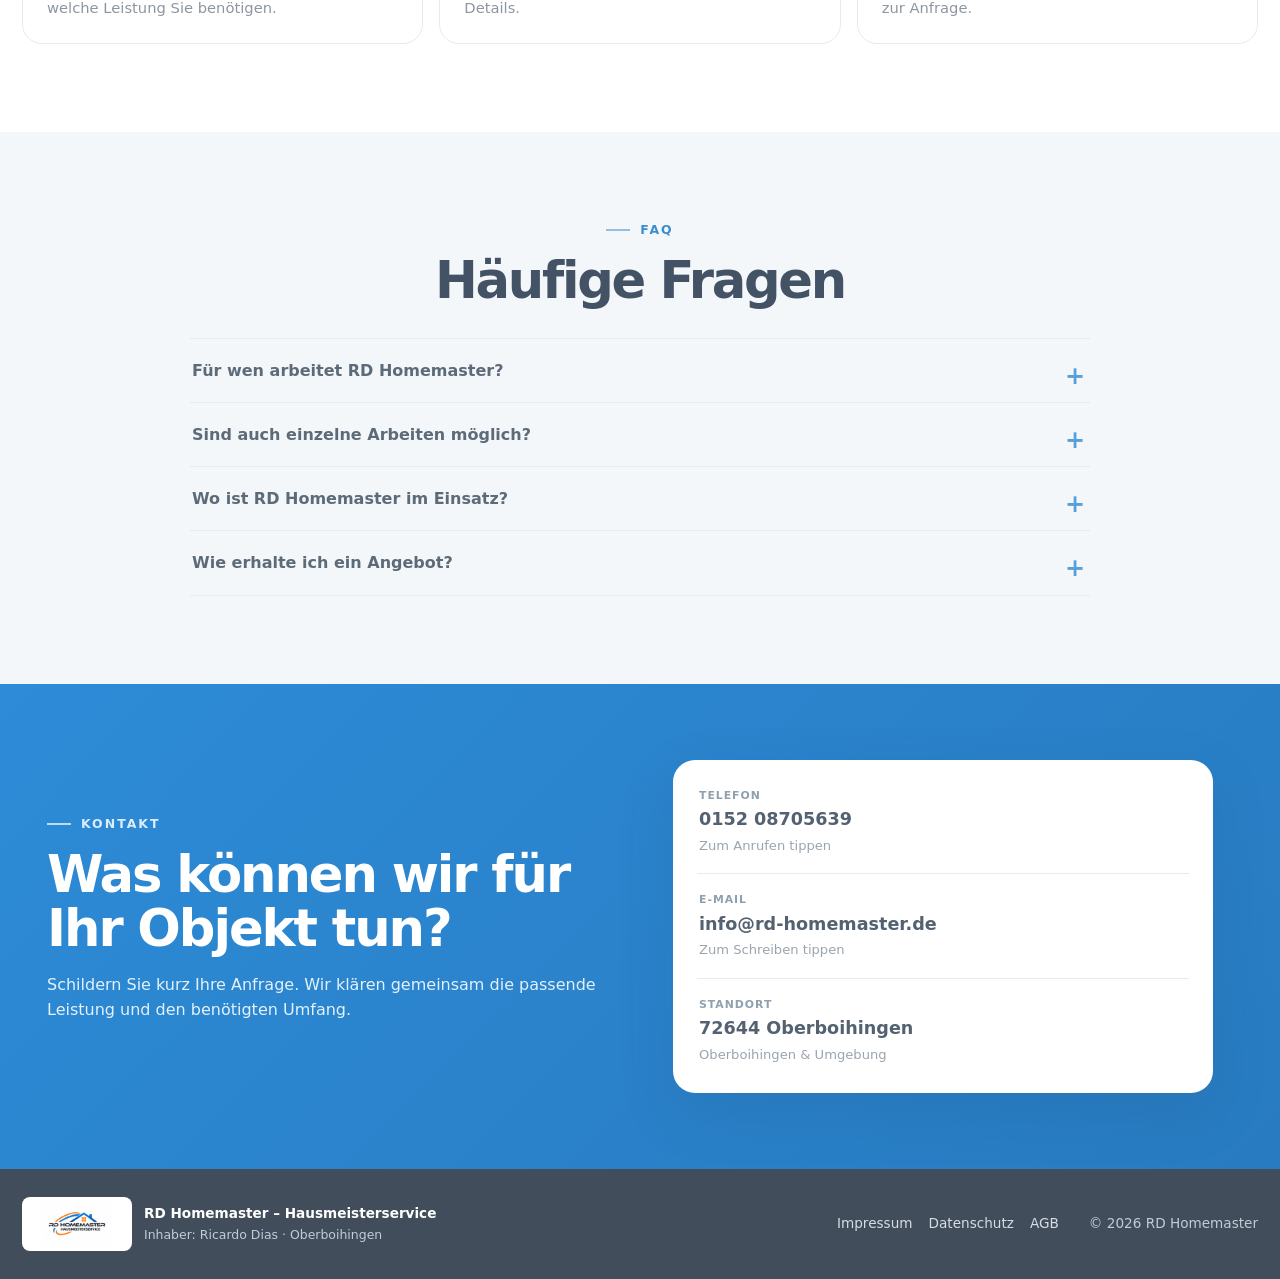
==== commit b272f2e5: "Add files via upload" ====
--- a/index.html
+++ b/index.html
@@ -2,346 +2,203 @@
 <html lang="de">
 <head>
   <meta charset="utf-8">
-  <meta name="viewport" content="width=device-width,initial-scale=1">
-  <meta name="theme-color" content="#156fd6">
+  <meta name="viewport" content="width=device-width, initial-scale=1">
+  <meta name="theme-color" content="#2d8bd7">
   <title>RD Homemaster | Hausmeisterservice Oberboihingen</title>
-  <meta name="description" content="RD Homemaster – moderner Hausmeisterservice in Oberboihingen. Objektbetreuung, Gartenpflege, Reinigung, Winterdienst, Außenreinigung und weitere Leistungen rund um Haus und Grundstück.">
+  <meta name="description" content="RD Homemaster – Hausmeisterservice aus Oberboihingen. Objektbetreuung, Gartenpflege, Reinigung, Außenreinigung, Winterdienst, Poolpflege und mehr.">
   <meta name="robots" content="index,follow,max-image-preview:large">
   <link rel="canonical" href="https://www.rd-homemaster.de/">
   <link rel="icon" href="assets/favicon.png" type="image/png">
   <link rel="apple-touch-icon" href="assets/apple-touch-icon.png">
-  <meta property="og:type" content="website">
-  <meta property="og:locale" content="de_DE">
-  <meta property="og:title" content="RD Homemaster | Hausmeisterservice Oberboihingen">
-  <meta property="og:description" content="Sauber. Zuverlässig. Persönlich. Leistungen rund um Haus, Hof und Grundstück.">
-  <meta property="og:url" content="https://www.rd-homemaster.de/">
-  <meta property="og:image" content="https://www.rd-homemaster.de/assets/logo.jpg">
   <link rel="stylesheet" href="style.css">
   <script type="application/ld+json">
   {
-    "@context": "https://schema.org",
-    "@type": "HomeAndConstructionBusiness",
-    "name": "RD Homemaster – Hausmeisterservice",
-    "url": "https://www.rd-homemaster.de/",
-    "logo": "https://www.rd-homemaster.de/assets/logo.jpg",
-    "telephone": "+49 152 08705639",
-    "email": "info@rd-homemaster.de",
-    "address": {
-      "@type": "PostalAddress",
-      "streetAddress": "Unterboihingerstr. 65",
-      "postalCode": "72644",
-      "addressLocality": "Oberboihingen",
-      "addressCountry": "DE"
-    },
-    "areaServed": {
-      "@type": "AdministrativeArea",
-      "name": "Oberboihingen und Umgebung"
-    }
+    "@context":"https://schema.org",
+    "@type":"HomeAndConstructionBusiness",
+    "name":"RD Homemaster – Hausmeisterservice",
+    "url":"https://www.rd-homemaster.de/",
+    "logo":"https://www.rd-homemaster.de/assets/logo.jpg",
+    "telephone":"+49 152 08705639",
+    "email":"info@rd-homemaster.de",
+    "address":{"@type":"PostalAddress","streetAddress":"Unterboihingerstr. 65","postalCode":"72644","addressLocality":"Oberboihingen","addressCountry":"DE"},
+    "areaServed":"Oberboihingen und Landkreis Esslingen"
   }
   </script>
 </head>
 <body>
 <a class="skip-link" href="#inhalt">Zum Inhalt springen</a>
 
+<div class="microbar">
+  <div class="microbar-inner">
+    <span>RD Homemaster · Oberboihingen · Landkreis Esslingen</span>
+    <div><a href="tel:+4915208705639">0152 08705639</a><a href="mailto:info@rd-homemaster.de">info@rd-homemaster.de</a></div>
+  </div>
+</div>
+
 <header class="site-header">
-  <div class="container header-inner">
+  <div class="header-inner">
     <a class="brand" href="#start" aria-label="RD Homemaster – Startseite">
-      <img src="assets/logo.jpg" alt="RD Homemaster Hausmeisterservice" width="1536" height="1024">
+      <img src="assets/logo.jpg" alt="RD Homemaster Hausmeisterservice">
     </a>
-
-    <button class="menu-button" type="button" aria-controls="hauptnavigation" aria-expanded="false">
-      <span class="menu-icon" aria-hidden="true"></span>
-      <span class="sr-only">Menü öffnen</span>
-    </button>
-
+    <button class="menu-button" type="button" aria-controls="hauptnavigation" aria-expanded="false"><span></span><span></span><span></span><b class="sr-only">Menü</b></button>
     <nav id="hauptnavigation" class="main-nav" aria-label="Hauptnavigation">
       <a href="#leistungen">Leistungen</a>
-      <a href="#vorteile">Vorteile</a>
+      <a href="#objektbetreuung">Objektbetreuung</a>
       <a href="#ablauf">Ablauf</a>
+      <a href="#ueber-uns">Über uns</a>
       <a href="#faq">FAQ</a>
       <a href="#kontakt">Kontakt</a>
-      <a class="nav-cta" href="#kontakt">Anfrage senden</a>
     </nav>
+    <div class="header-actions">
+      <a class="btn btn-ghost" href="#kontakt">Anfrage senden</a>
+      <a class="btn btn-blue" href="tel:+4915208705639">Jetzt anrufen</a>
+    </div>
   </div>
 </header>
 
 <main id="inhalt">
   <section class="hero" id="start">
-    <div class="container hero-grid">
+    <div class="hero-inner">
       <div class="hero-copy">
-        <p class="eyebrow">Hausmeisterservice · Oberboihingen & Umgebung</p>
-        <h1>Moderne Objektpflege ohne unnötigen Schnickschnack.</h1>
-        <p class="hero-lead">RD Homemaster kümmert sich um die wichtigen Arbeiten rund um Haus, Hof und Grundstück – zuverlässig, sauber und mit direktem Ansprechpartner.</p>
-
+        <p class="eyebrow"><span></span> Hausmeisterservice & Objektbetreuung</p>
+        <h1>Ihr Objekt.<br><em>Sauber. Gepflegt.</em><br><em>Betreut.</em></h1>
+        <p class="hero-lead">RD Homemaster übernimmt die Arbeiten rund um Ihre Immobilie – von Gartenpflege und Winterdienst bis zu Treppenhausreinigung, Außenreinigung, Poolpflege, Dachrinnenreinigung und laufender Objektbetreuung.</p>
         <div class="hero-actions">
-          <a class="button button-primary" href="#kontakt">Kostenlos anfragen</a>
-          <a class="button button-secondary" href="tel:+4915208705639">Jetzt anrufen</a>
+          <a class="btn btn-blue" href="#leistungen">Leistungen entdecken</a>
+          <a class="btn btn-dark" href="#kontakt">Kostenlos anfragen</a>
         </div>
-
-        <div class="hero-points">
-          <div><strong>Persönlich</strong><span>Direkter Kontakt ohne Umwege</span></div>
-          <div><strong>Flexibel</strong><span>Einzelaufträge oder laufende Betreuung</span></div>
-          <div><strong>Regional</strong><span>Oberboihingen & nähere Umgebung</span></div>
+        <div class="hero-facts">
+          <div><strong>Direkt</strong><span>ein Ansprechpartner</span></div>
+          <div><strong>Flexibel</strong><span>einmalig oder regelmäßig</span></div>
+          <div><strong>Regional</strong><span>Oberboihingen & Umgebung</span></div>
         </div>
       </div>
 
-      <aside class="hero-panel" aria-label="Leistungsüberblick">
-        <div class="panel-top">
-          <span class="panel-kicker">Leistungen im Überblick</span>
-          <h2>Alles klar auf einen Blick.</h2>
+      <div class="hero-visual" aria-label="Leistungsübersicht von RD Homemaster">
+        <div class="visual-main">
+          <svg class="hero-icon" viewBox="0 0 120 120" aria-hidden="true"><path d="M22 55 60 25l38 30v42H22Z"/><path d="M46 97V72h28v25M36 51v-9M84 51v-9"/><path d="M91 27v23"/></svg>
+          <div><strong>Objektservice</strong><span>Kontrolle · Pflege · Betreuung</span></div>
         </div>
-
-        <div class="service-mini-grid">
-          <div class="mini-box"><strong>Objektservice</strong><span>Kontrollgänge & Betreuung</span></div>
-          <div class="mini-box"><strong>Gartenpflege</strong><span>Rasen, Hecken, Laub</span></div>
-          <div class="mini-box"><strong>Reinigung</strong><span>Treppenhaus & Gebäude</span></div>
-          <div class="mini-box"><strong>Außenreinigung</strong><span>Wege, Einfahrten, Flächen</span></div>
-          <div class="mini-box"><strong>Fenster</strong><span>Glas & Rahmen</span></div>
-          <div class="mini-box"><strong>Winterdienst</strong><span>Schnee räumen</span></div>
-        </div>
-      </aside>
-    </div>
-  </section>
-
-  <section class="compact-info" aria-label="Schnellinfos">
-    <div class="container info-grid">
-      <div class="info-card">
-        <span class="info-label">01</span>
-        <strong>Hausmeisterservice</strong>
-        <p>Kontrolle, Betreuung und saubere Ausführung rund ums Objekt.</p>
+        <div class="float-card float-a"><svg viewBox="0 0 64 64" aria-hidden="true"><circle cx="19" cy="46" r="6"/><circle cx="44" cy="46" r="6"/><path d="M13 41h36l-6-16H21Z M20 24l-8-14M43 25l9-12"/></svg><span>Rasenpflege</span></div>
+        <div class="float-card float-b"><svg viewBox="0 0 64 64" aria-hidden="true"><path d="M13 49h38M18 44h29M23 38h20M28 32h11"/><path d="M22 15c7 5 13 5 20 0M32 15v14"/></svg><span>Reinigung</span></div>
+        <div class="float-card float-c"><svg viewBox="0 0 64 64" aria-hidden="true"><path d="M12 47c8-7 15-7 23 0s15 7 23 0M12 37c8-7 15-7 23 0s15 7 23 0"/><path d="M44 15 34 33M44 15l8 3"/></svg><span>Winterdienst</span></div>
+        <div class="visual-badge">Viele Leistungen aus einer Hand</div>
       </div>
-      <div class="info-card">
-        <span class="info-label">02</span>
-        <strong>Garten & Außenbereiche</strong>
-        <p>Rasenpflege, Heckenschnitt, Laubarbeiten und Ordnung im Außenbereich.</p>
+    </div>
+  </section>
+
+  <section class="benefits-strip" aria-label="Vorteile">
+    <div><b>01</b><strong>Saubere Ausführung</strong><span>Ordentlich, gepflegt und mit Blick fürs Detail.</span></div>
+    <div><b>02</b><strong>Breites Leistungsspektrum</strong><span>Viele Aufgaben rund ums Objekt aus einer Hand.</span></div>
+    <div><b>03</b><strong>Persönliche Betreuung</strong><span>Kurze Wege und klare Absprachen.</span></div>
+    <div><b>04</b><strong>Flexible Einsätze</strong><span>Einmalig, saisonal oder regelmäßig.</span></div>
+  </section>
+
+  <section class="section intro-section" id="objektbetreuung">
+    <div class="section-intro centered">
+      <p class="eyebrow"><span></span> Objektbetreuung</p>
+      <h2>Ein Hausmeisterservice für alles, was rund um Ihr Objekt anfällt.</h2>
+      <p>Statt mehrere Ansprechpartner zu koordinieren, erhalten Sie viele typische Hausmeisterleistungen gebündelt aus einer Hand – klar beschrieben, zuverlässig organisiert und passend zu Ihrem Objekt.</p>
+    </div>
+    <div class="category-grid">
+      <article><span class="category-label">Garten</span><svg viewBox="0 0 80 80"><circle cx="24" cy="58" r="7"/><circle cx="56" cy="58" r="7"/><path d="M17 50h45l-8-21H28Z M27 28 16 10 M53 29l11-16"/></svg><h3>Garten & Grünpflege</h3><p>Rasen, Hecken, Sträucher und Laub.</p></article>
+      <article><span class="category-label">Reinigung</span><svg viewBox="0 0 80 80"><path d="M23 17h34v46H23z M40 17v46 M23 40h34"/><path d="M62 18l4 5 6 2-6 2-4 6-2-6-5-2 5-2Z"/></svg><h3>Gebäude & Sauberkeit</h3><p>Treppenhaus, Fenster und Innenbereiche.</p></article>
+      <article><span class="category-label">Außen</span><svg viewBox="0 0 80 80"><path d="M14 59h52M19 50h42M24 41h32"/><path d="M58 13 43 35M58 13l11 5"/><path d="M37 31c5 5 9 10 10 15"/></svg><h3>Wege, Zufahrten & Flächen</h3><p>Reinigen, abdampfen und sauber halten.</p></article>
+      <article><span class="category-label">Saison</span><svg viewBox="0 0 80 80"><path d="M40 10v60M14 25l52 30M66 25 14 55M25 14l30 52M55 14 25 66"/><circle cx="40" cy="40" r="6"/></svg><h3>Winter & Saisonarbeiten</h3><p>Schnee, Laub und saisonale Pflege.</p></article>
+    </div>
+  </section>
+
+  <section class="section about-section" id="ueber-uns">
+    <div class="about-copy">
+      <p class="eyebrow"><span></span> Über uns</p>
+      <h2>RD Homemaster –<br>persönlich, regional und zuverlässig.</h2>
+      <p>RD Homemaster ist Ihr Hausmeisterservice aus Oberboihingen für Privat- und Gewerbeobjekte im Raum Esslingen. Wir kümmern uns um die laufende Pflege, Reinigung und Betreuung Ihrer Immobilie – zuverlässig, sauber und mit direktem Ansprechpartner.</p>
+      <div class="about-points">
+        <div><strong>Zuverlässig</strong><span>Pünktliche Einsätze und saubere Ausführung.</span></div>
+        <div><strong>Regional</strong><span>Schnell vor Ort in Oberboihingen und Umgebung.</span></div>
+        <div><strong>Vielseitig</strong><span>Viele Leistungen rund um Haus, Hof und Garten.</span></div>
+        <div><strong>Persönlich</strong><span>Direkter Kontakt und klare Absprachen.</span></div>
       </div>
-      <div class="info-card">
-        <span class="info-label">03</span>
-        <strong>Reinigung & Saisonarbeit</strong>
-        <p>Treppenhäuser, Außenreinigung, Winterdienst und weitere passende Arbeiten.</p>
-      </div>
-    </div>
-  </section>
-
-  <section class="section" id="leistungen">
-    <div class="container">
-      <div class="section-heading">
-        <p class="eyebrow">Leistungen</p>
-        <h2>Unsere Leistungen – kompakt und modern dargestellt</h2>
-        <p>Keine endlosen Bilderreihen – stattdessen eine klare Übersicht über das, was RD Homemaster anbietet.</p>
-      </div>
-
-      <div class="service-grid">
-        <article class="service-card">
-          <span class="service-number">01</span>
-          <h3>Objektkontrolle & Hausmeisterservice</h3>
-          <p>Laufende Betreuung, Kontrollgänge und allgemeine Hausmeisterarbeiten rund um das Objekt.</p>
-          <ul class="service-tags"><li>Kontrolle</li><li>Betreuung</li><li>Ordnung</li></ul>
-        </article>
-
-        <article class="service-card">
-          <span class="service-number">02</span>
-          <h3>Rasenmähen & Rasenpflege</h3>
-          <p>Saubere Grünflächen durch regelmäßiges Rasenmähen und gepflegte Kanten.</p>
-          <ul class="service-tags"><li>Rasenmäher</li><li>Grünpflege</li></ul>
-        </article>
-
-        <article class="service-card">
-          <span class="service-number">03</span>
-          <h3>Hecke schneiden & Strauchschnitt</h3>
-          <p>Formschnitt und Rückschnitt von Hecken und Sträuchern für einen ordentlichen Gesamteindruck.</p>
-          <ul class="service-tags"><li>Heckenschnitt</li><li>Pflege</li></ul>
-        </article>
-
-        <article class="service-card">
-          <span class="service-number">04</span>
-          <h3>Laubarbeiten</h3>
-          <p>Laub sammeln, beseitigen und Wege oder Hofflächen sauber halten.</p>
-          <ul class="service-tags"><li>Laubgeräte</li><li>Außenbereich</li></ul>
-        </article>
-
-        <article class="service-card">
-          <span class="service-number">05</span>
-          <h3>Treppenhaus- & Gebäudereinigung</h3>
-          <p>Reinigung von Treppenhäusern, Eingängen und gemeinschaftlich genutzten Bereichen.</p>
-          <ul class="service-tags"><li>Sauberkeit</li><li>Innenbereich</li></ul>
-        </article>
-
-        <article class="service-card">
-          <span class="service-number">06</span>
-          <h3>Fensterreinigung</h3>
-          <p>Gründliche Reinigung von Fenstern und Glasflächen mit Tuch und passenden Reinigungsmitteln.</p>
-          <ul class="service-tags"><li>Fenster</li><li>Glasflächen</li></ul>
-        </article>
-
-        <article class="service-card">
-          <span class="service-number">07</span>
-          <h3>Außenreinigung & Abdampfen</h3>
-          <p>Geeignete Bodenflächen, Wege und Einfahrten reinigen und bei Bedarf abdampfen.</p>
-          <ul class="service-tags"><li>Bodenflächen</li><li>Hochdruck</li></ul>
-        </article>
-
-        <article class="service-card">
-          <span class="service-number">08</span>
-          <h3>Fassadenreinigung</h3>
-          <p>Schonende Reinigung passender Fassaden- und Außenflächen für einen gepflegten Eindruck.</p>
-          <ul class="service-tags"><li>Fassade</li><li>Außenansicht</li></ul>
-        </article>
-
-        <article class="service-card">
-          <span class="service-number">09</span>
-          <h3>Winterdienst</h3>
-          <p>Schnee räumen und Wege im Winter sicher und begehbar halten.</p>
-          <ul class="service-tags"><li>Schnee</li><li>Sicherheit</li></ul>
-        </article>
-
-        <article class="service-card">
-          <span class="service-number">10</span>
-          <h3>Poolreinigung</h3>
-          <p>Reinigung und Pflege von Pools für einen ordentlichen und sauberen Zustand.</p>
-          <ul class="service-tags"><li>Pool</li><li>Pflege</li></ul>
-        </article>
-      </div>
-    </div>
-  </section>
-
-  <section class="section alt-section" id="vorteile">
-    <div class="container">
-      <div class="section-heading">
-        <p class="eyebrow">Warum RD Homemaster?</p>
-        <h2>Weniger Spielerei, mehr Klarheit</h2>
-      </div>
-
-      <div class="benefit-grid">
-        <article class="benefit-card">
-          <h3>Direkte Kommunikation</h3>
-          <p>Kurze Wege, klare Absprachen und ein fester Ansprechpartner.</p>
-        </article>
-        <article class="benefit-card">
-          <h3>Saubere Darstellung</h3>
-          <p>Die Website wirkt aufgeräumt und zeigt Leistungen ohne unnötige Überladung.</p>
-        </article>
-        <article class="benefit-card">
-          <h3>Modernes Erscheinungsbild</h3>
-          <p>Passend zu deinem Logo in Blau und Orange – freundlich, modern und seriös.</p>
-        </article>
-        <article class="benefit-card">
-          <h3>Weniger Scrollen</h3>
-          <p>Die wichtigsten Inhalte stehen weiter oben und sind schneller erfassbar.</p>
-        </article>
-      </div>
-    </div>
-  </section>
-
-  <section class="section" id="ablauf">
-    <div class="container">
-      <div class="section-heading">
-        <p class="eyebrow">Ablauf</p>
-        <h2>So einfach funktioniert eine Anfrage</h2>
-      </div>
-
-      <ol class="steps-grid">
-        <li>
-          <span>01</span>
-          <h3>Anfrage senden</h3>
-          <p>Per Telefon oder E-Mail kurz schildern, welche Leistung benötigt wird.</p>
-        </li>
-        <li>
-          <span>02</span>
-          <h3>Bedarf abstimmen</h3>
-          <p>Wir besprechen Umfang, Objekt und einen passenden Termin.</p>
-        </li>
-        <li>
-          <span>03</span>
-          <h3>Angebot erhalten</h3>
-          <p>Sie erhalten ein individuelles Angebot passend zur angefragten Leistung.</p>
-        </li>
-      </ol>
-    </div>
-  </section>
-
-  <section class="section" id="faq">
-    <div class="container">
-      <div class="section-heading">
-        <p class="eyebrow">FAQ</p>
-        <h2>Häufige Fragen</h2>
-      </div>
-
-      <div class="faq-list">
-        <details>
-          <summary>Für wen bietet RD Homemaster Leistungen an?</summary>
-          <p>Für Privatkunden, Gewerbe und nach Vereinbarung auch für die Betreuung kleinerer Objekte.</p>
-        </details>
-        <details>
-          <summary>Sind auch einzelne Einsätze möglich?</summary>
-          <p>Ja, sowohl einzelne Arbeiten als auch regelmäßige Einsätze sind möglich – je nach Art und Umfang.</p>
-        </details>
-        <details>
-          <summary>In welchem Gebiet ist RD Homemaster tätig?</summary>
-          <p>Der Schwerpunkt liegt in Oberboihingen und in der näheren Umgebung.</p>
-        </details>
-        <details>
-          <summary>Wie bekomme ich ein Angebot?</summary>
-          <p>Am schnellsten telefonisch oder per E-Mail. Nennen Sie einfach die gewünschte Leistung und den Ort.</p>
-        </details>
-      </div>
+    </div>
+    <div class="about-visual">
+      <div class="about-logo-card"><img src="assets/logo.jpg" alt="RD Homemaster Logo"><strong>Ihr Objekt in guten Händen.</strong><span>Persönlich · Regional · Zuverlässig</span></div>
+      <div class="about-mini"><span>Haus & Objekt</span><span>Garten & Außenflächen</span><span>Reinigung & Saison</span></div>
+    </div>
+  </section>
+
+  <section class="section services-section" id="leistungen">
+    <div class="section-intro centered short">
+      <p class="eyebrow"><span></span> Unsere Leistungen</p>
+      <h2>Alles Wichtige auf einen Blick.</h2>
+      <p>Die Leistungen bleiben vollständig erhalten – nur kompakter und ohne große, wiederholte Bilder.</p>
+    </div>
+
+    <div class="service-grid">
+      <article class="service-card"><div class="service-top"><b>01</b><svg viewBox="0 0 64 64"><path d="M10 30 32 13l22 17v24H10Z M24 54V39h16v15"/><path d="M45 13v13"/></svg></div><h3>Objektkontrolle & Hausmeisterservice</h3><p>Kontrollgänge, Sichtprüfungen und laufende Betreuung rund um das Objekt.</p></article>
+      <article class="service-card"><div class="service-top"><b>02</b><svg viewBox="0 0 64 64"><path d="M16 48c8-5 15-5 23 0s14 5 21 0M19 39c7-5 13-5 20 0s13 5 20 0"/><path d="M18 20c8 2 15 0 21-8 4 10 1 17-10 21-8 3-13 0-15-5 1-3 2-6 4-8Z"/></svg></div><h3>Gartenarbeiten</h3><p>Pflege Ihrer Außenanlagen für einen ordentlichen und gepflegten Gesamteindruck.</p></article>
+      <article class="service-card"><div class="service-top"><b>03</b><svg viewBox="0 0 64 64"><circle cx="17" cy="48" r="6"/><circle cx="45" cy="48" r="6"/><path d="M11 42h40l-7-18H22Z M22 23 12 8 M44 24 54 11"/></svg></div><h3>Rasenmähen & Rasenpflege</h3><p>Regelmäßiges Mähen, gepflegte Rasenkanten und saubere Grünflächen.</p></article>
+      <article class="service-card"><div class="service-top"><b>04</b><svg viewBox="0 0 64 64"><circle cx="20" cy="22" r="8"/><circle cx="20" cy="42" r="8"/><path d="m27 27 26 18M27 37l26-18"/></svg></div><h3>Hecke schneiden & Strauchschnitt</h3><p>Form- und Rückschnitt von Hecken und Sträuchern nach Vereinbarung.</p></article>
+      <article class="service-card"><div class="service-top"><b>05</b><svg viewBox="0 0 64 64"><path d="M32 54V30M31 32c-10-2-16-8-17-18 11 0 18 5 19 16M33 34c10-1 17-7 19-16-10-1-17 4-20 14"/><path d="M17 54h30"/></svg></div><h3>Unkraut entfernen</h3><p>Unkraut aus Beeten, Einfahrten, Gehwegen und Randbereichen entfernen.</p></article>
+      <article class="service-card"><div class="service-top"><b>06</b><svg viewBox="0 0 64 64"><path d="M8 52h13V42h13V32h13V22h9"/><path d="M17 16 48 54M14 12l6 8M10 8l8 4"/></svg></div><h3>Treppenhausreinigung</h3><p>Treppen, Geländer, Flure und Gemeinschaftsbereiche sauber halten.</p></article>
+      <article class="service-card"><div class="service-top"><b>07</b><svg viewBox="0 0 64 64"><path d="M14 54V14h36v40M23 24h8M39 24h8M23 34h8M39 34h8M23 44h8M39 44h8"/><path d="m50 11 3 4 5 2-5 2-3 5-2-5-5-2 5-2Z"/></svg></div><h3>Gebäudereinigung</h3><p>Reinigung wichtiger Innen- und Gemeinschaftsbereiche Ihrer Immobilie.</p></article>
+      <article class="service-card"><div class="service-top"><b>08</b><svg viewBox="0 0 64 64"><path d="M9 50h46M13 42h38M18 34h28"/><path d="M46 10 34 30M46 10l9 4"/><path d="M33 26c6 5 10 10 12 16"/></svg></div><h3>Gehweg- & Außenreinigung</h3><p>Gehwege, Hofflächen und Eingangsbereiche gründlich reinigen.</p></article>
+      <article class="service-card"><div class="service-top"><b>09</b><svg viewBox="0 0 64 64"><path d="M9 52h46M14 43h36M19 34h26"/><path d="M50 12 36 27M50 12l6 5"/><path d="M33 30c4 3 8 8 10 13"/></svg></div><h3>Garageneinfahrt reinigen & abdampfen</h3><p>Geeignete Einfahrten und Bodenflächen gründlich mit Hochdruck reinigen.</p></article>
+      <article class="service-card"><div class="service-top"><b>10</b><svg viewBox="0 0 64 64"><path d="M13 12h38v40H13zM32 12v40M13 32h38"/><path d="m51 7 2 4 5 2-5 2-2 5-2-5-5-2 5-2Z"/></svg></div><h3>Fensterreinigung</h3><p>Fenster und Glasflächen mit passenden Reinigungsmitteln und Tuch reinigen.</p></article>
+      <article class="service-card"><div class="service-top"><b>11</b><svg viewBox="0 0 64 64"><path d="M12 54V14h40v40M12 25h40M25 14v40M39 14v40"/><path d="M55 18c5 5 5 9 0 14-5-5-5-9 0-14Z"/></svg></div><h3>Fassadenreinigung & abdampfen</h3><p>Geeignete Fassaden und Oberflächen schonend und gründlich reinigen.</p></article>
+      <article class="service-card"><div class="service-top"><b>12</b><svg viewBox="0 0 64 64"><path d="M8 28 32 11l24 17M13 29h38v8H13z"/><path d="M47 37c0 9-4 14-10 17M37 54l-5-5"/></svg></div><h3>Dachrinnenreinigung</h3><p>Zugängliche Dachrinnen von Laub und Schmutz befreien.</p></article>
+      <article class="service-card"><div class="service-top"><b>13</b><svg viewBox="0 0 64 64"><path d="M32 8v48M11 20l42 24M53 20 11 44M20 11l24 42M44 11 20 53"/><circle cx="32" cy="32" r="4"/></svg></div><h3>Winterdienst</h3><p>Schnee räumen und Wege bei winterlichen Bedingungen nutzbar halten.</p></article>
+      <article class="service-card"><div class="service-top"><b>14</b><svg viewBox="0 0 64 64"><path d="M8 39c8-6 14-6 22 0s14 6 22 0M8 49c8-6 14-6 22 0s14 6 22 0"/><path d="M48 11 37 33M48 11l8 4"/></svg></div><h3>Poolreinigung</h3><p>Reinigung und Pflege von Pools und dem direkten Umfeld.</p></article>
+    </div>
+  </section>
+
+  <section class="section tools-section">
+    <div class="tools-copy">
+      <p class="eyebrow"><span></span> Geräte & Arbeitsmittel</p>
+      <h2>Passendes Gerät statt unnötiger Bilderflut.</h2>
+      <p>Je nach Einsatz kommen passende Geräte und Reinigungsmittel zum Einsatz. So bleibt die Website übersichtlich und zeigt trotzdem sofort, worum es bei der jeweiligen Leistung geht.</p>
+    </div>
+    <div class="tool-chips"><span>Rasenmäher</span><span>Heckenschere</span><span>Laubgeräte</span><span>Hochdruckreiniger</span><span>Fensterzubehör</span><span>Winterausrüstung</span><span>Poolzubehör</span></div>
+  </section>
+
+  <section class="section process-section" id="ablauf">
+    <div class="section-intro centered short">
+      <p class="eyebrow"><span></span> Ablauf</p>
+      <h2>Einfach anfragen. Klar abstimmen. Sauber ausführen.</h2>
+    </div>
+    <ol class="process-grid">
+      <li><b>01</b><h3>Anfrage senden</h3><p>Rufen Sie an oder schreiben Sie uns kurz, welche Leistung Sie benötigen.</p></li>
+      <li><b>02</b><h3>Bedarf abstimmen</h3><p>Wir klären Objekt, Umfang und die wichtigsten Details.</p></li>
+      <li><b>03</b><h3>Angebot erhalten</h3><p>Sie erhalten ein individuelles Angebot passend zur Anfrage.</p></li>
+    </ol>
+  </section>
+
+  <section class="section faq-section" id="faq">
+    <div class="section-intro centered short"><p class="eyebrow"><span></span> FAQ</p><h2>Häufige Fragen</h2></div>
+    <div class="faq-list">
+      <details><summary>Für wen arbeitet RD Homemaster?</summary><p>Für private Eigentümer, Gewerbekunden und nach Vereinbarung auch für die laufende Betreuung von Objekten.</p></details>
+      <details><summary>Sind auch einzelne Arbeiten möglich?</summary><p>Ja. Leistungen können einmalig, saisonal oder regelmäßig vereinbart werden.</p></details>
+      <details><summary>Wo ist RD Homemaster im Einsatz?</summary><p>Der Schwerpunkt liegt in Oberboihingen und der näheren Umgebung im Landkreis Esslingen.</p></details>
+      <details><summary>Wie erhalte ich ein Angebot?</summary><p>Am einfachsten telefonisch oder per E-Mail. Nennen Sie die gewünschte Leistung, den Ort und ungefähr den Umfang.</p></details>
     </div>
   </section>
 
   <section class="contact-section" id="kontakt">
-    <div class="container contact-grid">
-      <div class="contact-copy">
-        <p class="eyebrow eyebrow-light">Kontakt</p>
-        <h2>Jetzt unverbindlich anfragen</h2>
-        <p>Wenn Sie eine gepflegte, moderne und zuverlässige Lösung für Ihr Objekt suchen, melden Sie sich direkt bei RD Homemaster.</p>
-      </div>
-
-      <div class="contact-panel">
-        <a class="contact-box" href="tel:+4915208705639">
-          <span>Telefon</span>
-          <strong>0152 08705639</strong>
-          <small>Zum Anrufen tippen</small>
-        </a>
-        <a class="contact-box" href="mailto:info@rd-homemaster.de?subject=Anfrage%20über%20rd-homemaster.de">
-          <span>E-Mail</span>
-          <strong>info@rd-homemaster.de</strong>
-          <small>Zum Schreiben tippen</small>
-        </a>
-        <div class="contact-box">
-          <span>Standort</span>
-          <strong>72644 Oberboihingen</strong>
-          <small>Einsatzgebiet: Oberboihingen & Umgebung</small>
-        </div>
-      </div>
+    <div class="contact-copy"><p class="eyebrow light"><span></span> Kontakt</p><h2>Was können wir für Ihr Objekt tun?</h2><p>Schildern Sie kurz Ihre Anfrage. Wir klären gemeinsam die passende Leistung und den benötigten Umfang.</p></div>
+    <div class="contact-panel">
+      <a href="tel:+4915208705639"><small>Telefon</small><strong>0152 08705639</strong><span>Zum Anrufen tippen</span></a>
+      <a href="mailto:info@rd-homemaster.de?subject=Anfrage%20über%20rd-homemaster.de"><small>E-Mail</small><strong>info@rd-homemaster.de</strong><span>Zum Schreiben tippen</span></a>
+      <div><small>Standort</small><strong>72644 Oberboihingen</strong><span>Oberboihingen & Umgebung</span></div>
     </div>
   </section>
 </main>
 
 <footer class="site-footer">
-  <div class="container footer-inner">
-    <div class="footer-brand">
-      <img src="assets/logo.jpg" alt="" width="1536" height="1024" loading="lazy">
-      <div>
-        <strong>RD Homemaster – Hausmeisterservice</strong>
-        <span>Inhaber: Ricardo Dias · Oberboihingen</span>
-      </div>
-    </div>
-
-    <nav class="footer-nav" aria-label="Rechtliche Hinweise">
-      <a href="impressum.html">Impressum</a>
-      <a href="datenschutz.html">Datenschutz</a>
-      <a href="agb.html">AGB</a>
-    </nav>
-
-    <p>© <span id="year"></span> RD Homemaster</p>
-  </div>
+  <div class="footer-brand"><img src="assets/logo.jpg" alt=""><div><strong>RD Homemaster – Hausmeisterservice</strong><span>Inhaber: Ricardo Dias · Oberboihingen</span></div></div>
+  <nav aria-label="Rechtliches"><a href="impressum.html">Impressum</a><a href="datenschutz.html">Datenschutz</a><a href="agb.html">AGB</a></nav>
+  <p>© <span id="year"></span> RD Homemaster</p>
 </footer>
 
-<div class="mobile-actionbar" aria-label="Schnellkontakt">
-  <a href="tel:+4915208705639">Anrufen</a>
-  <a href="#kontakt">Anfrage</a>
-</div>
-
+<div class="mobile-actions"><a href="tel:+4915208705639">Anrufen</a><a href="#kontakt">Anfrage</a></div>
 <script src="script.js"></script>
 </body>
 </html>
--- a/style.css
+++ b/style.css
@@ -1,172 +1,35 @@
 :root{
-  --bg:#f7f9fc;
-  --surface:#ffffff;
-  --surface-soft:#f2f7fd;
-  --text:#142033;
-  --muted:#5f6f83;
-  --line:#dbe5f0;
-  --blue:#156fd6;
-  --blue-dark:#0e5ab3;
-  --orange:#ff7a00;
-  --orange-soft:#fff0e2;
-  --shadow:0 20px 50px rgba(16,42,78,.10);
-  --radius:28px;
-  --radius-sm:20px;
-  --container:min(1180px, calc(100% - 32px));
+  --ink:#445263;
+  --heading:#435264;
+  --muted:#7c8998;
+  --blue:#2d8bd7;
+  --blue-dark:#1f73ba;
+  --blue-soft:#eef7ff;
+  --orange:#ff7b10;
+  --dark:#4b5664;
+  --bg:#fbfcfd;
+  --soft:#f4f7fa;
+  --line:#e6ebf0;
+  --card:#fff;
+  --max:1240px;
+  --shadow:0 18px 42px rgba(46,71,98,.07);
 }
-*{box-sizing:border-box}
-html{scroll-behavior:smooth}
-body{
-  margin:0;
-  font-family:Inter,system-ui,-apple-system,BlinkMacSystemFont,"Segoe UI",Roboto,Arial,sans-serif;
-  color:var(--text);
-  background:
-    radial-gradient(circle at top right, rgba(21,111,214,.08), transparent 28%),
-    radial-gradient(circle at left top, rgba(255,122,0,.07), transparent 24%),
-    var(--bg);
-  line-height:1.6;
-}
-a{color:inherit;text-decoration:none}
-img{display:block;max-width:100%}
-.container{width:var(--container);margin:0 auto}
-.skip-link{position:absolute;left:-999px;top:auto;width:1px;height:1px;overflow:hidden}
-.skip-link:focus{left:16px;top:16px;width:auto;height:auto;padding:10px 14px;background:#000;color:#fff;border-radius:12px;z-index:1000}
-.sr-only{position:absolute;width:1px;height:1px;padding:0;margin:-1px;overflow:hidden;clip:rect(0,0,0,0);white-space:nowrap;border:0}
-.eyebrow{margin:0 0 10px;font-size:.83rem;font-weight:800;letter-spacing:.12em;text-transform:uppercase;color:var(--blue)}
-.eyebrow-light{color:#cfe5ff}
-h1,h2,h3{margin:0 0 12px;line-height:1.08}
-h1{font-size:clamp(2.5rem,5vw,4.75rem)}
-h2{font-size:clamp(1.9rem,3vw,3rem)}
-h3{font-size:1.12rem}
-p{margin:0 0 16px;color:var(--muted)}
-ul{margin:0;padding:0;list-style:none}
-
-.site-header{
-  position:sticky;top:0;z-index:50;
-  background:rgba(247,249,252,.88);
-  backdrop-filter:blur(18px);
-  border-bottom:1px solid rgba(219,229,240,.72);
-}
-.header-inner{display:flex;align-items:center;justify-content:space-between;gap:20px;min-height:88px}
-.brand img{width:240px;height:auto}
-.main-nav{display:flex;align-items:center;gap:28px;color:#4c5d72;font-weight:700}
-.main-nav a{transition:color .2s ease, transform .2s ease}
-.main-nav a:hover,.main-nav a:focus-visible{color:var(--blue)}
-.nav-cta{padding:14px 22px;border-radius:999px;background:var(--surface);border:1px solid var(--line);box-shadow:var(--shadow)}
-.menu-button{display:none;align-items:center;justify-content:center;width:48px;height:48px;border:1px solid var(--line);background:#fff;border-radius:14px;cursor:pointer}
-.menu-icon,.menu-icon::before,.menu-icon::after{display:block;width:18px;height:2px;background:var(--text);border-radius:2px;position:relative;content:""}
-.menu-icon::before{position:absolute;top:-6px;left:0}
-.menu-icon::after{position:absolute;top:6px;left:0}
-
-.hero{padding:58px 0 26px}
-.hero-grid{display:grid;grid-template-columns:1.1fr .9fr;gap:24px;align-items:stretch}
-.hero-copy,.hero-panel,.info-card,.service-card,.benefit-card,.steps-grid li,.faq-list details,.contact-box,.legal-card{
-  background:rgba(255,255,255,.92);
-  border:1px solid rgba(219,229,240,.9);
-  box-shadow:var(--shadow);
-}
-.hero-copy{padding:38px;border-radius:34px}
-.hero-lead{font-size:1.08rem;max-width:58ch}
-.hero-actions{display:flex;flex-wrap:wrap;gap:14px;margin:28px 0 26px}
-.button{display:inline-flex;align-items:center;justify-content:center;padding:15px 24px;border-radius:999px;font-weight:800;transition:transform .2s ease, background .2s ease}
-.button:hover,.button:focus-visible{transform:translateY(-1px)}
-.button-primary{background:linear-gradient(135deg,var(--blue),#2c8cff);color:#fff}
-.button-primary:hover,.button-primary:focus-visible{background:linear-gradient(135deg,var(--blue-dark),var(--blue))}
-.button-secondary{background:var(--surface);border:1px solid var(--line)}
-.hero-points{display:grid;grid-template-columns:repeat(3,minmax(0,1fr));gap:12px}
-.hero-points div{padding:16px;border-radius:20px;background:linear-gradient(180deg,#fff,#f7fbff);border:1px solid #e2ebf4}
-.hero-points strong{display:block;margin-bottom:4px;font-size:1rem}
-.hero-points span{display:block;color:var(--muted);font-size:.95rem}
-.hero-panel{padding:28px;border-radius:34px;display:flex;flex-direction:column;justify-content:space-between;background:linear-gradient(180deg,#ffffff,#f7fbff)}
-.panel-kicker{display:inline-flex;padding:9px 13px;border-radius:999px;background:var(--orange-soft);color:#b85d00;font-size:.82rem;font-weight:800;margin-bottom:14px}
-.panel-top h2{font-size:clamp(1.8rem,3vw,2.6rem)}
-.service-mini-grid{display:grid;grid-template-columns:1fr 1fr;gap:12px;margin-top:18px}
-.mini-box{padding:16px;border-radius:22px;border:1px solid #e2ebf4;background:#fff}
-.mini-box strong{display:block;margin-bottom:5px;font-size:1rem}
-.mini-box span{display:block;font-size:.94rem;color:var(--muted)}
-
-.compact-info{padding:0 0 26px}
-.info-grid{display:grid;grid-template-columns:repeat(3,minmax(0,1fr));gap:16px}
-.info-card{padding:22px;border-radius:26px}
-.info-label{display:inline-flex;align-items:center;justify-content:center;width:42px;height:42px;border-radius:14px;background:var(--orange-soft);color:#b85d00;font-weight:800;margin-bottom:14px}
-.info-card strong{display:block;margin-bottom:8px;font-size:1.08rem}
-.info-card p{margin:0}
-
-.section{padding:34px 0}
-.alt-section{background:linear-gradient(180deg, rgba(242,247,253,.62) 0%, rgba(255,255,255,.35) 100%)}
-.section-heading{max-width:800px;margin:0 auto 26px;text-align:center}
-.service-grid{display:grid;grid-template-columns:repeat(2,minmax(0,1fr));gap:16px}
-.service-card{padding:24px;border-radius:28px;position:relative;overflow:hidden}
-.service-card::after{content:"";position:absolute;right:-40px;top:-40px;width:120px;height:120px;border-radius:50%;background:radial-gradient(circle, rgba(21,111,214,.09), transparent 70%)}
-.service-number{display:inline-flex;align-items:center;justify-content:center;min-width:46px;height:34px;padding:0 12px;border-radius:999px;background:#edf5ff;color:var(--blue);font-size:.86rem;font-weight:800;margin-bottom:14px}
-.service-card h3{max-width:26ch}
-.service-card p{margin-bottom:14px}
-.service-tags{display:flex;flex-wrap:wrap;gap:8px}
-.service-tags li{padding:8px 12px;border-radius:999px;background:#f4f8fc;border:1px solid #e4ebf3;color:#526377;font-size:.9rem;font-weight:700}
-
-.benefit-grid{display:grid;grid-template-columns:repeat(4,minmax(0,1fr));gap:16px}
-.benefit-card{padding:22px;border-radius:24px}
-.benefit-card h3{margin-bottom:8px}
-.benefit-card p{margin:0}
-
-.steps-grid{display:grid;grid-template-columns:repeat(3,minmax(0,1fr));gap:16px;list-style:none;margin:0;padding:0}
-.steps-grid li{padding:24px;border-radius:28px}
-.steps-grid span{display:inline-flex;align-items:center;justify-content:center;width:46px;height:46px;border-radius:16px;background:#edf5ff;color:var(--blue);font-weight:800;margin-bottom:14px}
-.steps-grid p{margin:0}
-
-.faq-list{display:grid;gap:12px;max-width:900px;margin:0 auto}
-.faq-list details{padding:18px 20px;border-radius:22px}
-.faq-list summary{list-style:none;cursor:pointer;font-weight:800}
-.faq-list summary::-webkit-details-marker{display:none}
-.faq-list p{margin:12px 0 0}
-
-.contact-section{padding:42px 0 100px;background:linear-gradient(135deg,#10253f 0%, #173a60 56%, #156fd6 100%);color:#fff}
-.contact-section p,.contact-section h2{color:inherit}
-.contact-grid{display:grid;grid-template-columns:1fr .95fr;gap:24px;align-items:start}
-.contact-panel{display:grid;gap:14px}
-.contact-box{display:block;padding:22px;border-radius:24px;background:rgba(255,255,255,.12);border:1px solid rgba(255,255,255,.2);backdrop-filter:blur(12px)}
-.contact-box span,.contact-box small{display:block;color:#d3e6ff}
-.contact-box strong{display:block;margin:6px 0 4px;font-size:1.16rem;color:#fff}
-
-.site-footer{padding:24px 0 92px;background:#0d1726;color:#d8e2f0}
-.footer-inner{display:grid;grid-template-columns:1.2fr .8fr auto;gap:18px;align-items:center}
-.footer-brand{display:flex;align-items:center;gap:14px}
-.footer-brand img{width:170px;height:auto;background:#fff;border-radius:16px;padding:6px}
-.footer-brand span{display:block;color:#9fb1c6;font-size:.95rem}
-.footer-nav{display:flex;flex-wrap:wrap;gap:18px;justify-content:center}
-.footer-nav a:hover,.footer-nav a:focus-visible{color:#fff}
-.site-footer p{margin:0;color:#9fb1c6}
-
-.mobile-actionbar{position:fixed;left:50%;bottom:14px;transform:translateX(-50%);z-index:45;display:none;gap:10px;padding:10px;border-radius:999px;background:rgba(13,23,38,.86);backdrop-filter:blur(14px);box-shadow:var(--shadow)}
-.mobile-actionbar a{padding:12px 16px;border-radius:999px;font-weight:800;color:#fff}
-.mobile-actionbar a:first-child{background:var(--blue)}
-.mobile-actionbar a:last-child{background:rgba(255,255,255,.14)}
-
-.legal-page{background:var(--bg)}
-.legal-shell{width:min(860px,calc(100% - 28px));margin:0 auto;padding:30px 0 56px}
-.legal-back{display:inline-flex;align-items:center;gap:8px;margin-bottom:20px;padding:10px 14px;border-radius:999px;background:#edf5ff;color:var(--blue);font-weight:800}
-.legal-card{padding:22px;border-radius:26px;margin:18px 0 24px}
-.legal-note{margin-top:24px;padding:18px 20px;border-radius:22px;background:var(--orange-soft);border:1px solid #ffd5ab;color:#72460c}
-.legal-links{display:flex;flex-wrap:wrap;gap:14px;margin-top:26px}
-.legal-links a{padding:12px 16px;border-radius:999px;background:#fff;border:1px solid var(--line);font-weight:800;color:#35537a}
-
-@media (max-width: 980px){
-  .menu-button{display:flex}
-  .main-nav{position:absolute;top:88px;left:16px;right:16px;display:none;flex-direction:column;align-items:flex-start;gap:14px;padding:20px;border-radius:26px;background:rgba(255,255,255,.98);border:1px solid var(--line);box-shadow:var(--shadow)}
-  .main-nav.is-open{display:flex}
-  .hero-grid,.info-grid,.benefit-grid,.steps-grid,.contact-grid,.footer-inner{grid-template-columns:1fr}
-  .service-grid{grid-template-columns:1fr 1fr}
-}
-@media (max-width: 720px){
-  .header-inner{min-height:78px}
-  .brand img{width:210px}
-  .hero{padding:30px 0 18px}
-  .hero-copy,.hero-panel,.info-card,.service-card,.benefit-card,.steps-grid li,.contact-box,.legal-card{padding:20px}
-  .hero-points,.service-mini-grid,.service-grid{grid-template-columns:1fr}
-  .hero-actions{flex-direction:column;align-items:stretch}
-  .button{width:100%}
-  .section{padding:26px 0}
-  .contact-section{padding:34px 0 108px}
-  .mobile-actionbar{display:flex}
-  .nav-cta{display:none}
-}
+*{box-sizing:border-box}html{scroll-behavior:smooth;scroll-padding-top:110px}body{margin:0;background:var(--bg);color:var(--ink);font-family:Inter,ui-sans-serif,system-ui,-apple-system,BlinkMacSystemFont,"Segoe UI",Arial,sans-serif;line-height:1.58;-webkit-font-smoothing:antialiased}a{color:inherit;text-decoration:none}img{display:block;max-width:100%}svg{display:block;fill:none;stroke:currentColor;stroke-width:2.2;stroke-linecap:round;stroke-linejoin:round}.sr-only{position:absolute;width:1px;height:1px;padding:0;margin:-1px;overflow:hidden;clip:rect(0,0,0,0);white-space:nowrap;border:0}.skip-link{position:absolute;left:-999px;top:0}.skip-link:focus{left:15px;top:15px;background:#111;color:#fff;padding:10px 14px;border-radius:8px;z-index:1000}
+.microbar{height:34px;background:#536171;color:#dfe7ee;font-size:.78rem}.microbar-inner{height:100%;max-width:var(--max);margin:0 auto;padding:0 22px;display:flex;align-items:center;justify-content:space-between;gap:20px}.microbar-inner div{display:flex;gap:24px}.microbar a:hover{color:#fff}
+.site-header{position:sticky;top:0;z-index:50;background:rgba(255,255,255,.96);backdrop-filter:blur(18px);border-bottom:1px solid rgba(230,235,240,.85)}.header-inner{max-width:var(--max);margin:0 auto;min-height:86px;padding:0 22px;display:flex;align-items:center;gap:24px}.brand{width:220px;flex:0 0 220px;height:66px;display:flex;align-items:center;overflow:hidden}.brand img{width:100%;height:100%;object-fit:contain}.main-nav{display:flex;align-items:center;justify-content:center;gap:28px;margin-left:auto;font-size:.95rem;font-weight:700;color:#566474}.main-nav a{padding:10px 0}.main-nav a:hover{color:var(--blue)}.header-actions{display:flex;gap:10px}.btn{display:inline-flex;align-items:center;justify-content:center;border-radius:999px;padding:13px 20px;font-size:.94rem;font-weight:800;transition:.2s ease}.btn:hover{transform:translateY(-1px)}.btn-blue{background:linear-gradient(135deg,#3f9be2,#2a84cf);color:#fff;box-shadow:0 10px 24px rgba(45,139,215,.22)}.btn-ghost{background:#fff;border:1px solid var(--line);color:#586574}.btn-dark{background:#536171;color:#fff}.menu-button{display:none;border:0;background:none;padding:10px;cursor:pointer}.menu-button span{display:block;width:22px;height:2px;background:#4b5967;margin:4px 0;border-radius:2px}
+.hero{padding:64px 22px 46px;background:linear-gradient(180deg,#fff 0%,#fbfcfd 100%)}.hero-inner{max-width:var(--max);margin:0 auto;display:grid;grid-template-columns:1.02fr .98fr;gap:54px;align-items:center}.eyebrow{margin:0 0 14px;color:#398dd0;font-size:.78rem;font-weight:850;text-transform:uppercase;letter-spacing:.16em;display:flex;align-items:center;gap:10px}.eyebrow span{width:24px;height:2px;background:#91bfe2}.hero h1{margin:0;color:var(--heading);font-size:clamp(3.1rem,6vw,5.5rem);line-height:.93;letter-spacing:-.055em;font-weight:800}.hero h1 em{font-style:normal;color:var(--blue)}.hero-lead{max-width:690px;margin:24px 0 0;color:#7b8795;font-size:1.05rem}.hero-actions{display:flex;gap:12px;margin-top:30px}.hero-facts{display:grid;grid-template-columns:repeat(3,1fr);gap:12px;margin-top:24px}.hero-facts div{min-height:96px;border:1px solid var(--line);border-radius:18px;background:#fff;padding:18px;box-shadow:0 10px 26px rgba(50,76,104,.04)}.hero-facts strong,.hero-facts span{display:block}.hero-facts strong{color:#596777;margin-bottom:5px}.hero-facts span{color:#8a95a2;font-size:.88rem}
+.hero-visual{position:relative;min-height:505px;border-radius:32px;background:linear-gradient(145deg,#f4f8fb,#fff);border:1px solid #eef1f4;overflow:hidden;box-shadow:var(--shadow)}.hero-visual::before{content:"";position:absolute;width:440px;height:440px;border-radius:50%;right:-120px;top:-120px;background:radial-gradient(circle at 30% 35%,rgba(45,139,215,.13),rgba(45,139,215,0) 65%)}.hero-visual::after{content:"";position:absolute;width:310px;height:310px;border-radius:50%;left:-80px;bottom:-130px;background:radial-gradient(circle at 60% 30%,rgba(255,123,16,.11),rgba(255,123,16,0) 65%)}.visual-main{position:absolute;inset:56px 54px 78px 96px;border-radius:28px;background:#fff;border:1px solid var(--line);display:flex;align-items:center;justify-content:center;flex-direction:column;gap:18px;color:#6d7a88;box-shadow:0 20px 60px rgba(56,85,113,.08);text-align:center}.hero-icon{width:130px;height:130px;color:#2f8ed7;stroke-width:2}.visual-main strong{font-size:1.45rem;color:#4d5c6b}.visual-main span{display:block;color:#8b96a2;margin-top:4px}.float-card{position:absolute;width:145px;min-height:118px;background:rgba(255,255,255,.97);border:1px solid #e8edf1;border-radius:22px;padding:16px;box-shadow:0 16px 38px rgba(55,82,110,.10);z-index:2}.float-card svg{width:54px;height:54px;color:#3b90d3}.float-card span{display:block;margin-top:7px;font-size:.82rem;font-weight:800;color:#65717f}.float-a{left:28px;top:115px}.float-b{left:42px;bottom:38px}.float-c{right:24px;bottom:54px}.visual-badge{position:absolute;right:32px;top:36px;background:#536171;color:#fff;border-radius:999px;padding:10px 15px;font-size:.8rem;font-weight:800;z-index:3}
+.benefits-strip{max-width:var(--max);margin:0 auto 18px;padding:0 22px;display:grid;grid-template-columns:repeat(4,1fr);gap:14px}.benefits-strip>div{display:grid;grid-template-columns:38px 1fr;grid-template-rows:auto auto;column-gap:12px;padding:18px 18px;border:1px solid var(--line);border-radius:18px;background:#fff}.benefits-strip b{grid-row:1/3;color:#82b7df;font-size:.78rem}.benefits-strip strong{font-size:.88rem;color:#617080}.benefits-strip span{font-size:.82rem;color:#929ca7}
+.section{padding:88px 22px}.section-intro{max-width:820px;margin-bottom:38px}.section-intro.centered{margin-left:auto;margin-right:auto;text-align:center}.section-intro.centered .eyebrow{justify-content:center}.section-intro.short{margin-bottom:30px}.section h2{margin:0 0 14px;color:var(--heading);font-size:clamp(2.35rem,4vw,4rem);line-height:1.05;letter-spacing:-.045em}.section-intro>p:last-child{margin:0;color:#85909c;font-size:1.02rem}.category-grid{max-width:var(--max);margin:0 auto;display:grid;grid-template-columns:repeat(4,1fr);gap:14px}.category-grid article{min-height:250px;border:1px solid var(--line);background:#fff;border-radius:22px;padding:22px;box-shadow:0 9px 28px rgba(47,75,103,.045)}.category-grid svg{width:74px;height:74px;color:#478fca;margin:10px 0 18px}.category-label{display:inline-block;color:#4a97d2;font-size:.68rem;font-weight:850;text-transform:uppercase;letter-spacing:.12em}.category-grid h3{margin:0 0 8px;color:#536170;font-size:1.22rem}.category-grid p{margin:0;color:#8b96a1;font-size:.92rem}
+.about-section{max-width:var(--max);margin:0 auto;display:grid;grid-template-columns:1.05fr .95fr;gap:70px;align-items:center}.about-copy>p:not(.eyebrow){color:#87919c;font-size:1.03rem;max-width:620px}.about-points{display:grid;grid-template-columns:1fr 1fr;gap:12px;margin-top:28px}.about-points div{border:1px solid var(--line);border-radius:18px;background:#fff;padding:18px}.about-points strong,.about-points span{display:block}.about-points strong{color:#5f6e7c}.about-points span{font-size:.87rem;color:#929ca7;margin-top:4px}.about-visual{display:grid;gap:14px}.about-logo-card{min-height:330px;background:linear-gradient(145deg,#f3f8fb,#fff);border:1px solid var(--line);border-radius:28px;padding:36px;display:flex;flex-direction:column;align-items:center;justify-content:center;text-align:center;box-shadow:var(--shadow)}.about-logo-card img{width:90%;max-width:440px;height:auto;object-fit:contain}.about-logo-card strong{margin-top:24px;font-size:1.2rem;color:#536170}.about-logo-card span{margin-top:5px;color:#8a95a1}.about-mini{display:grid;grid-template-columns:repeat(3,1fr);gap:10px}.about-mini span{display:grid;place-items:center;text-align:center;min-height:76px;border:1px solid var(--line);border-radius:16px;background:#fff;color:#6d7a88;font-size:.86rem;font-weight:700}
+.services-section{background:var(--soft)}.service-grid{max-width:var(--max);margin:0 auto;display:grid;grid-template-columns:repeat(4,1fr);gap:14px}.service-card{border:1px solid var(--line);border-radius:20px;background:#fff;padding:20px;min-height:230px;box-shadow:0 8px 26px rgba(45,72,100,.04);transition:.2s ease}.service-card:hover{transform:translateY(-3px);box-shadow:0 18px 40px rgba(45,72,100,.09)}.service-top{display:flex;align-items:center;justify-content:space-between;margin-bottom:18px}.service-top b{color:#80b5df;font-size:.75rem;letter-spacing:.12em}.service-top svg{width:52px;height:52px;color:#4a92cb;stroke-width:2}.service-card h3{margin:0 0 10px;color:#536170;font-size:1.06rem;line-height:1.13}.service-card p{margin:0;color:#8a95a0;font-size:.89rem}
+.tools-section{max-width:var(--max);margin:0 auto;display:grid;grid-template-columns:.9fr 1.1fr;gap:60px;align-items:center}.tools-copy p:last-child{color:#85909c}.tool-chips{display:flex;flex-wrap:wrap;gap:12px}.tool-chips span{border:1px solid #dfe8ef;background:#fff;border-radius:999px;padding:13px 17px;color:#667584;font-weight:750;box-shadow:0 8px 22px rgba(54,80,108,.04)}
+.process-section{background:#fff}.process-grid{max-width:var(--max);margin:0 auto;padding:0;list-style:none;display:grid;grid-template-columns:repeat(3,1fr);gap:16px}.process-grid li{border:1px solid var(--line);border-radius:20px;background:#fff;padding:24px}.process-grid b{display:block;color:#79acd3;font-size:.75rem;letter-spacing:.15em;margin-bottom:22px}.process-grid h3{margin:0 0 8px;color:#566473}.process-grid p{margin:0;color:#8c96a1;font-size:.92rem}
+.faq-section{background:var(--soft)}.faq-list{max-width:900px;margin:0 auto;border-top:1px solid var(--line)}.faq-list details{border-bottom:1px solid var(--line)}.faq-list summary{cursor:pointer;list-style:none;padding:19px 40px 19px 2px;font-weight:800;color:#5d6b79;position:relative}.faq-list summary::-webkit-details-marker{display:none}.faq-list summary::after{content:"+";position:absolute;right:5px;font-size:1.5rem;color:#55a0d8}.faq-list details[open] summary::after{content:"–"}.faq-list p{margin:-3px 0 20px;color:#87919b;max-width:760px}
+.contact-section{padding:76px max(22px,calc((100vw - var(--max))/2));background:linear-gradient(135deg,#2d8bd7,#287bc0);display:grid;grid-template-columns:1fr 1fr;gap:66px;align-items:center;color:#fff}.contact-copy{max-width:560px;justify-self:end}.contact-copy .eyebrow{color:#d9edff}.contact-copy .eyebrow span{background:#b9dcf7}.contact-copy h2{margin:0 0 14px;font-size:clamp(2.4rem,4vw,4rem);line-height:1.05;letter-spacing:-.04em}.contact-copy p:last-child{color:#e3f1fb}.contact-panel{width:min(100%,540px);background:#fff;border-radius:22px;padding:10px 24px;color:#536170;box-shadow:0 20px 55px rgba(30,80,125,.16)}.contact-panel>a,.contact-panel>div{display:block;padding:17px 2px;border-bottom:1px solid var(--line)}.contact-panel>*:last-child{border-bottom:0}.contact-panel small,.contact-panel span,.contact-panel strong{display:block}.contact-panel small{text-transform:uppercase;letter-spacing:.09em;color:#8fa0af;font-size:.68rem;font-weight:800}.contact-panel strong{font-size:1.1rem;margin:2px 0}.contact-panel span{color:#9aa5af;font-size:.82rem}.contact-panel>a:hover strong{color:var(--blue)}
+.site-footer{background:#414d5b;color:#d6dde4;padding:28px max(22px,calc((100vw - var(--max))/2));display:grid;grid-template-columns:1.5fr auto auto;gap:30px;align-items:center;font-size:.85rem}.footer-brand{display:flex;align-items:center;gap:12px}.footer-brand img{width:110px;height:54px;object-fit:contain;background:#fff;border-radius:8px;padding:3px}.footer-brand strong,.footer-brand span{display:block}.footer-brand strong{color:#fff}.footer-brand span{color:#c1ccd5;font-size:.78rem}.site-footer nav{display:flex;gap:16px}.site-footer nav a:hover{color:#fff}.site-footer p{margin:0;color:#c1ccd5}.mobile-actions{display:none}
+.legal-page{background:#f6f8fa}.legal-shell{max-width:900px;margin:0 auto;padding:50px 22px 80px}.legal-back{display:inline-block;margin-bottom:24px;color:var(--blue);font-weight:800}.legal-shell h1{font-size:clamp(2.5rem,5vw,4rem);color:var(--heading);margin:0 0 30px}.legal-shell h2{color:var(--heading);margin-top:32px}.legal-shell p,.legal-shell li{color:#667482}.legal-card{background:#fff;border:1px solid var(--line);border-radius:18px;padding:24px;margin:20px 0}.legal-note{background:#fff7e9;border:1px solid #f5d6a6;border-radius:16px;padding:16px 18px;color:#715127}.legal-links{display:flex;gap:12px;flex-wrap:wrap;margin-top:24px}.legal-links a{padding:10px 14px;border:1px solid var(--line);background:#fff;border-radius:999px;color:#50718d;font-weight:800}
+@media(max-width:1120px){.header-actions{display:none}.main-nav{margin-left:auto}.service-grid{grid-template-columns:repeat(3,1fr)}.category-grid{grid-template-columns:repeat(2,1fr)}.benefits-strip{grid-template-columns:repeat(2,1fr)}}
+@media(max-width:900px){.microbar{display:none}.site-header{top:0}.menu-button{display:block;margin-left:auto}.main-nav{display:none;position:absolute;left:0;right:0;top:86px;background:#fff;border-bottom:1px solid var(--line);padding:14px 22px 22px;flex-direction:column;align-items:stretch;gap:2px;box-shadow:0 16px 30px rgba(50,75,102,.08)}.main-nav.open{display:flex}.main-nav a{padding:10px}.hero-inner,.about-section,.tools-section{grid-template-columns:1fr}.hero-visual{min-height:480px}.service-grid{grid-template-columns:repeat(2,1fr)}.contact-section{grid-template-columns:1fr;gap:28px}.contact-copy{justify-self:stretch}.site-footer{grid-template-columns:1fr auto}.site-footer p{grid-column:1/-1}.about-section{gap:36px}}
+@media(max-width:640px){body{padding-bottom:67px}html{scroll-padding-top:90px}.header-inner{min-height:78px}.brand{width:190px;flex-basis:190px;height:58px}.main-nav{top:78px}.hero{padding:40px 18px 32px}.hero h1{font-size:clamp(3rem,15vw,4.3rem)}.hero-actions{display:grid}.hero-facts{grid-template-columns:1fr}.hero-visual{min-height:400px}.visual-main{inset:40px 28px 72px 70px}.hero-icon{width:105px;height:105px}.float-card{width:112px;min-height:98px;padding:12px}.float-card svg{width:42px;height:42px}.float-a{left:14px;top:90px}.float-b{left:20px;bottom:26px}.float-c{right:12px;bottom:34px}.visual-badge{right:15px;top:18px;font-size:.7rem}.benefits-strip{grid-template-columns:1fr;padding:0 18px}.section{padding:68px 18px}.section-intro.centered{text-align:left}.section-intro.centered .eyebrow{justify-content:flex-start}.category-grid,.service-grid,.about-points,.process-grid{grid-template-columns:1fr}.about-mini{grid-template-columns:1fr}.contact-section{padding:64px 18px 92px}.site-footer{grid-template-columns:1fr;padding:28px 18px 34px}.site-footer nav{flex-wrap:wrap}.site-footer p{grid-column:auto}.mobile-actions{position:fixed;left:0;right:0;bottom:0;z-index:60;height:67px;background:#fff;border-top:1px solid var(--line);display:grid;grid-template-columns:1fr 1fr;gap:8px;padding:8px}.mobile-actions a{display:grid;place-items:center;border-radius:10px;background:#eaf5fd;color:#267fc3;font-weight:850}.mobile-actions a:first-child{background:#2d8bd7;color:#fff}}
+@media(prefers-reduced-motion:reduce){*{scroll-behavior:auto!important;transition:none!important}}
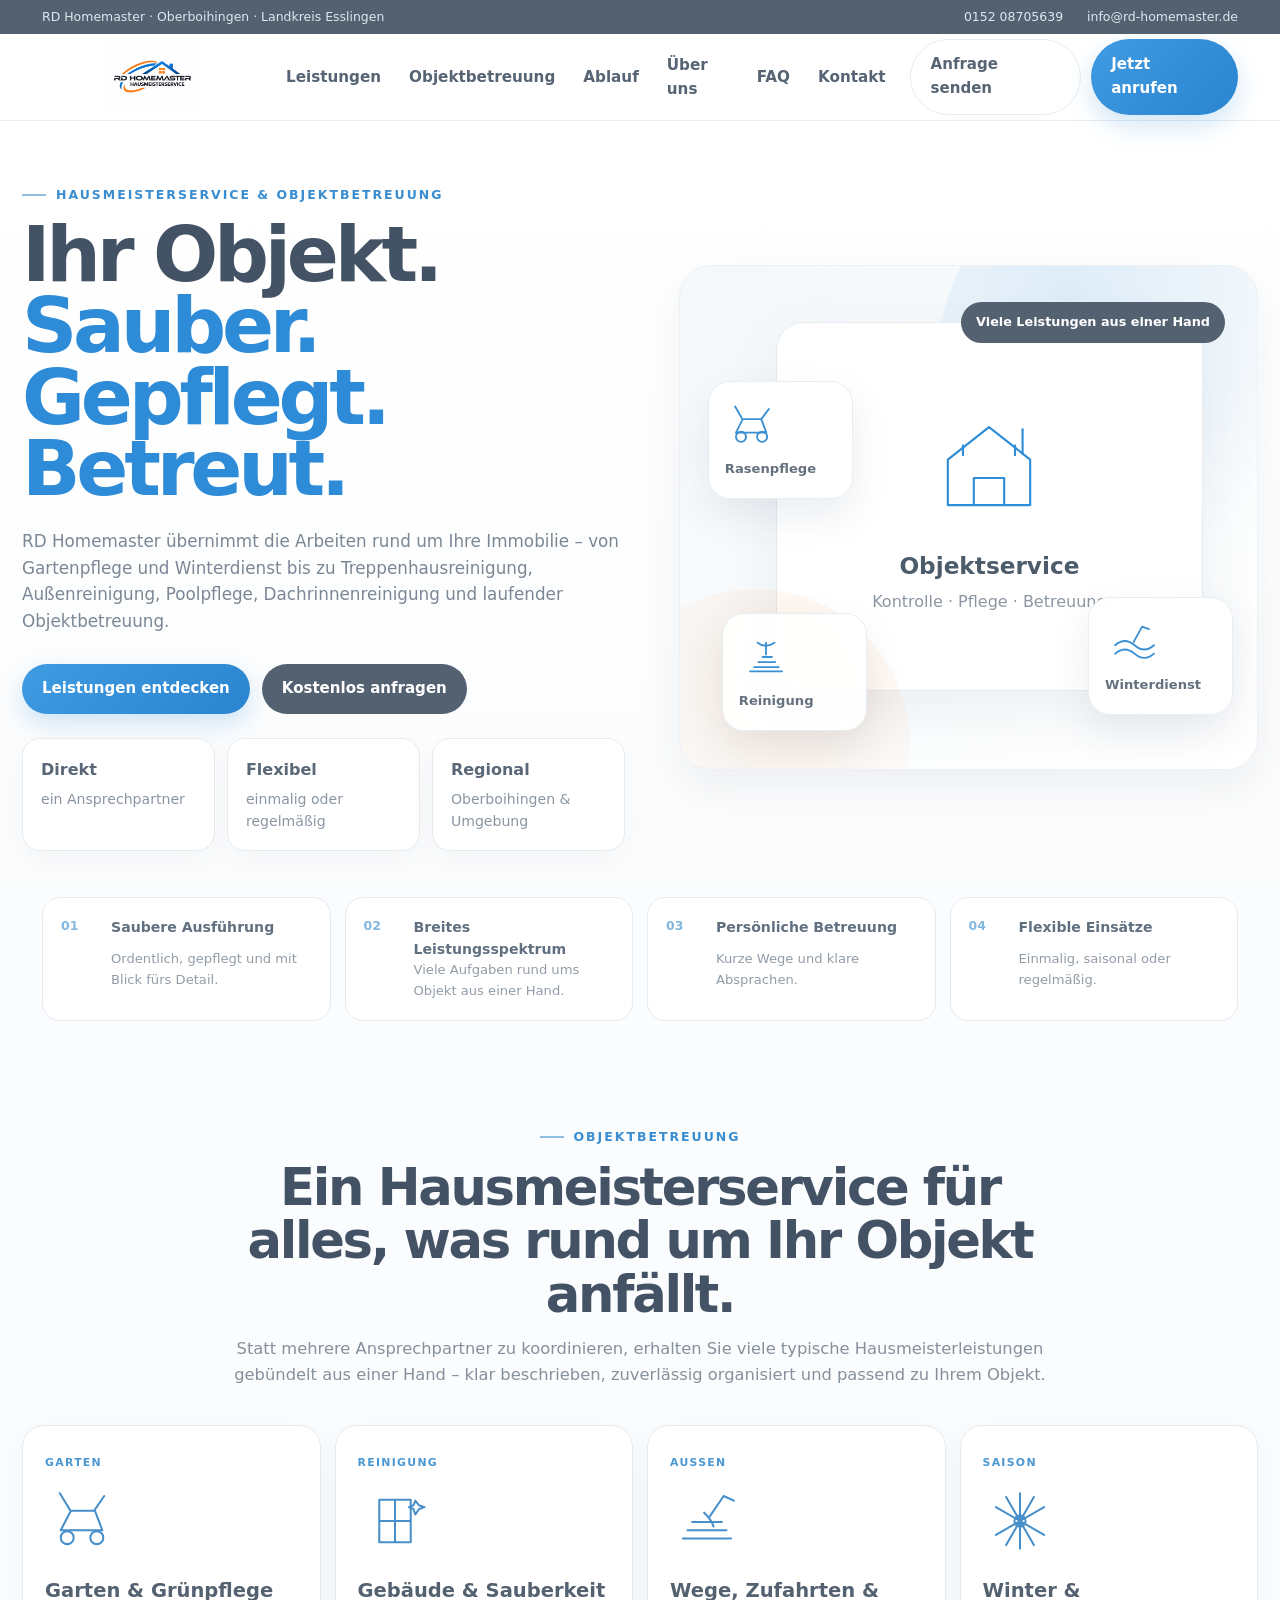
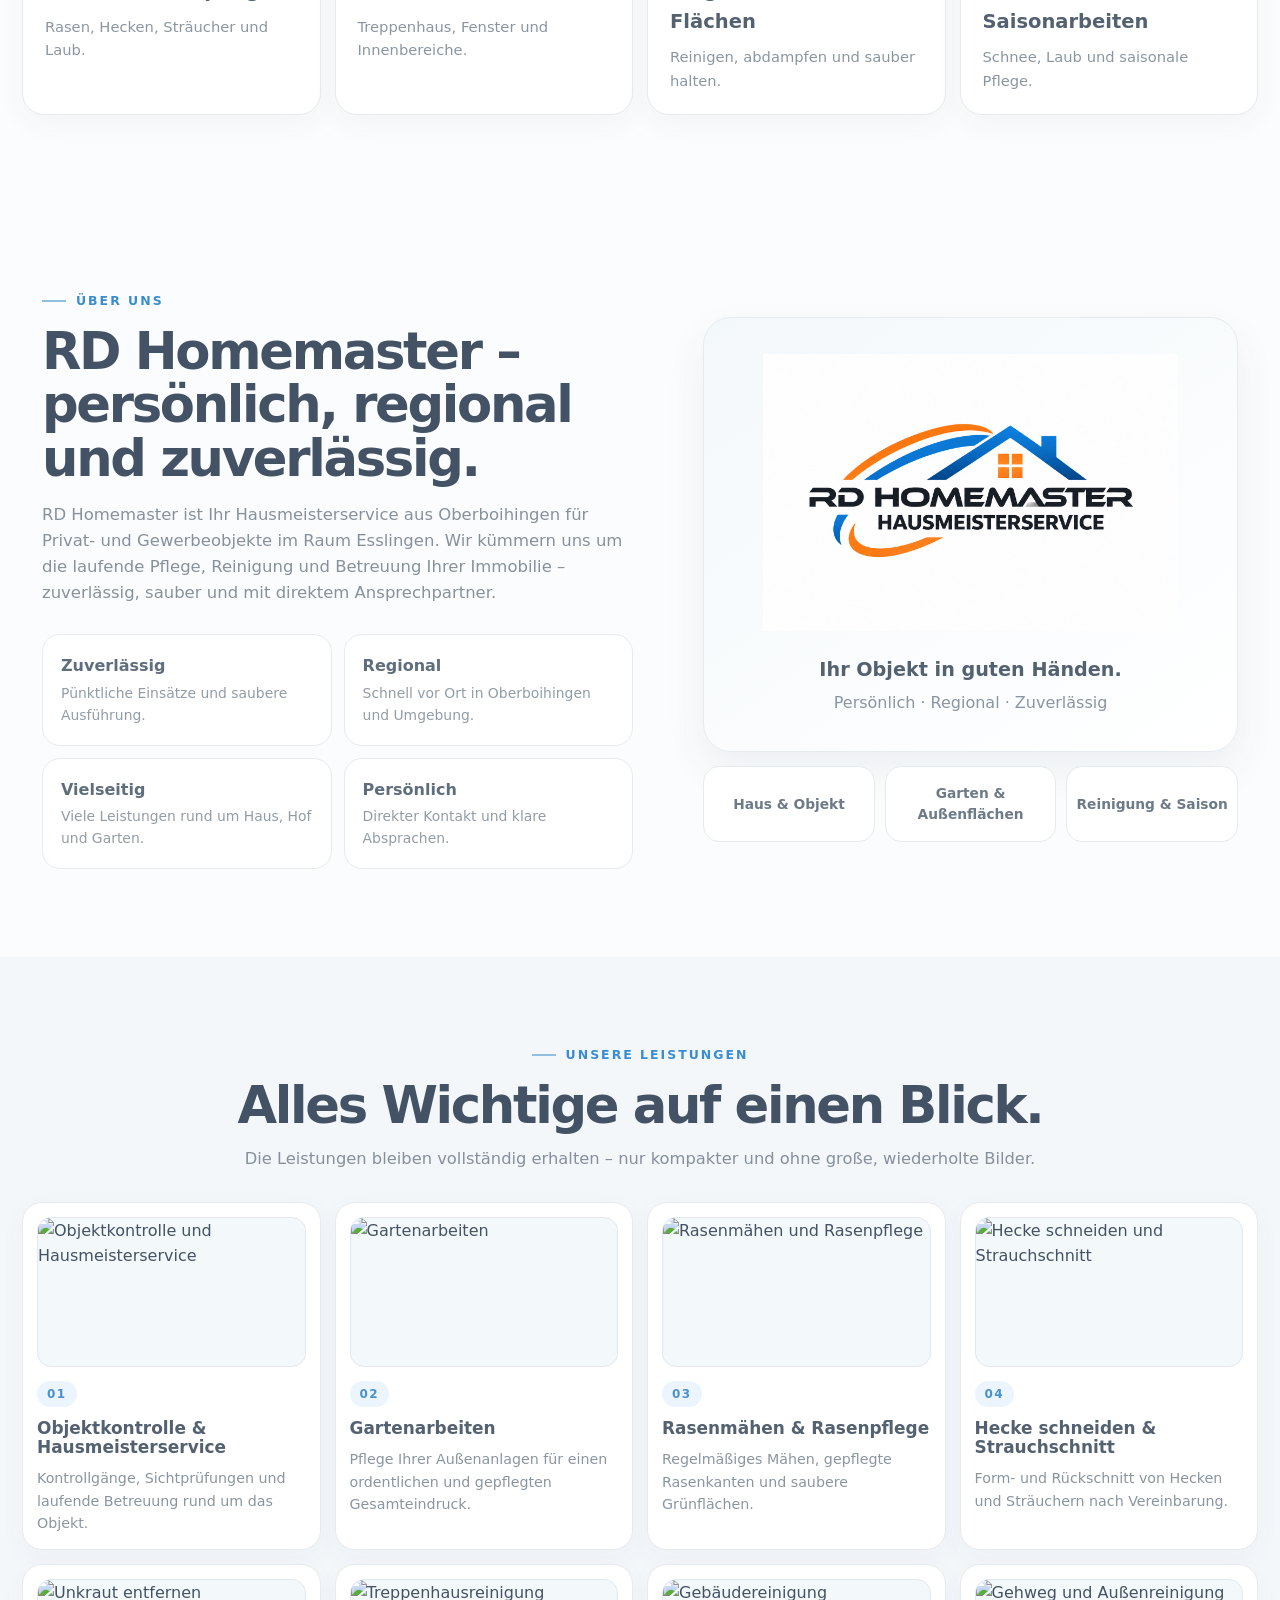
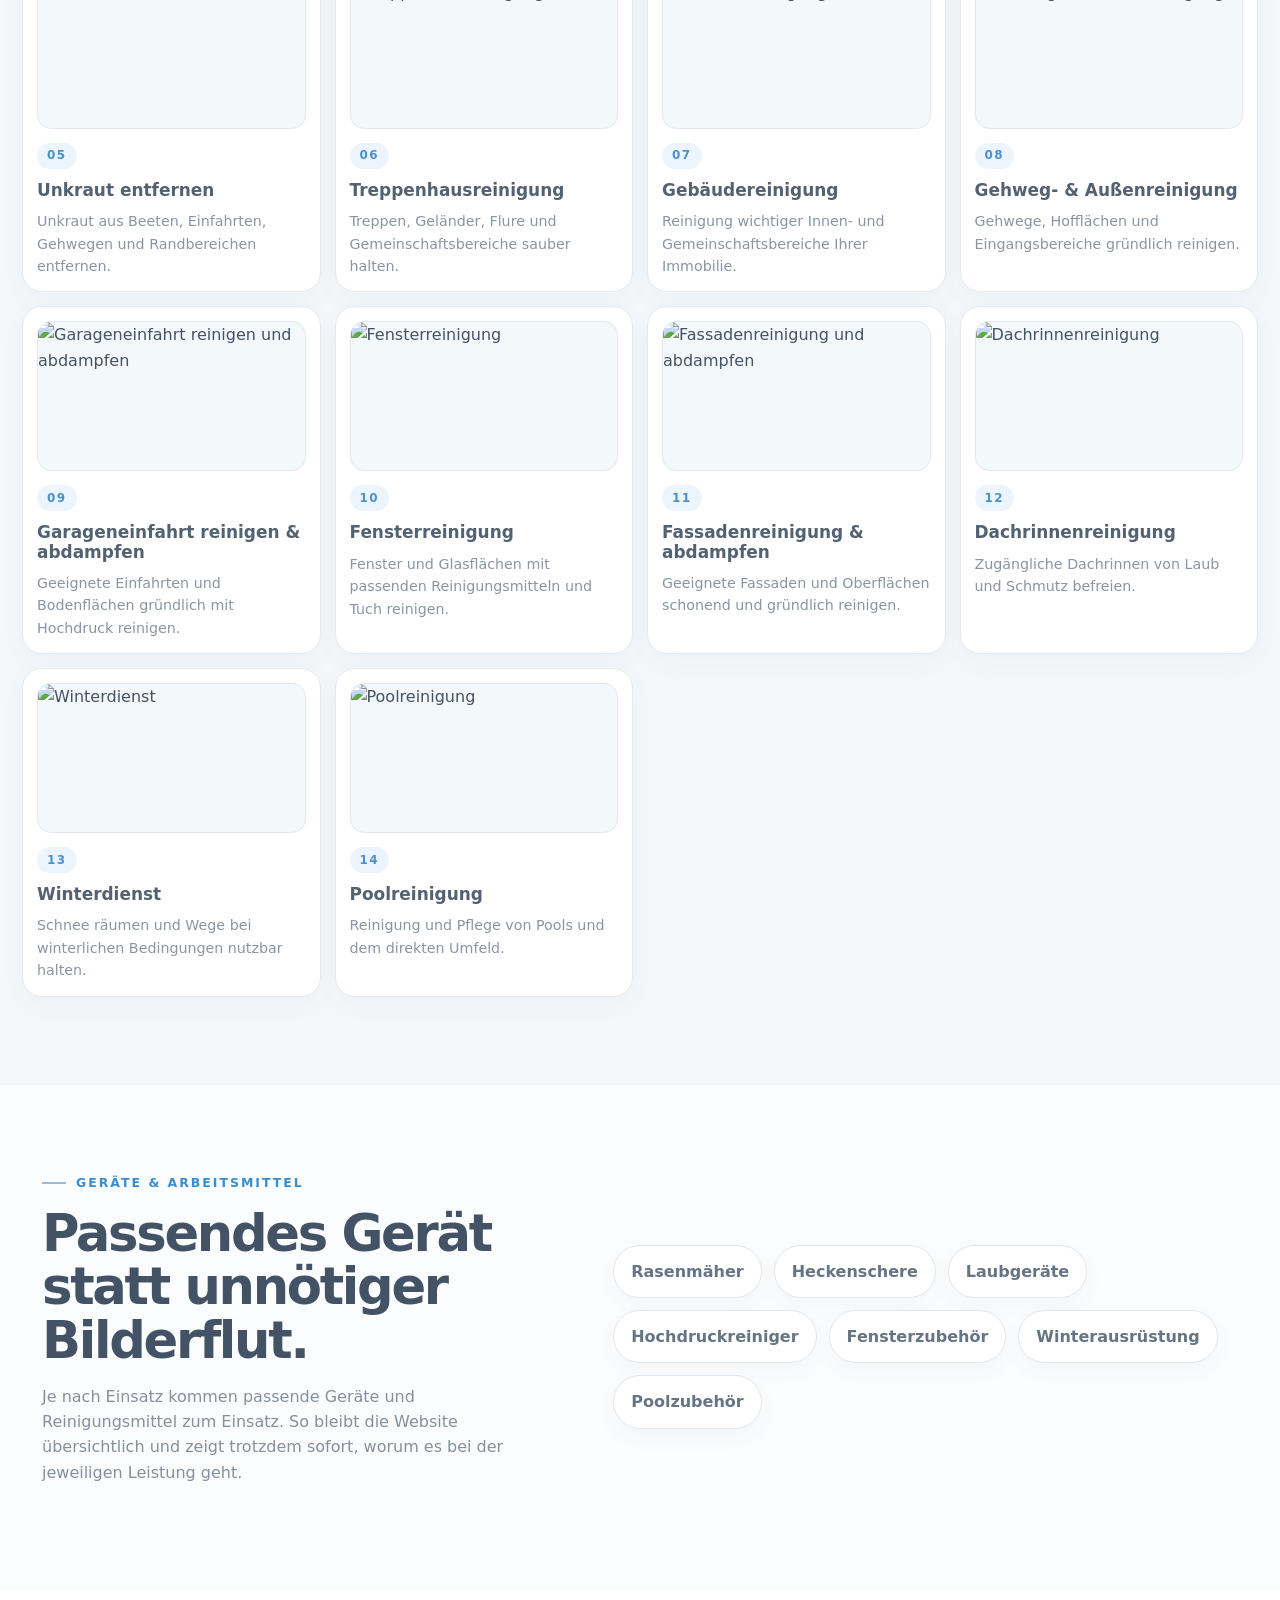
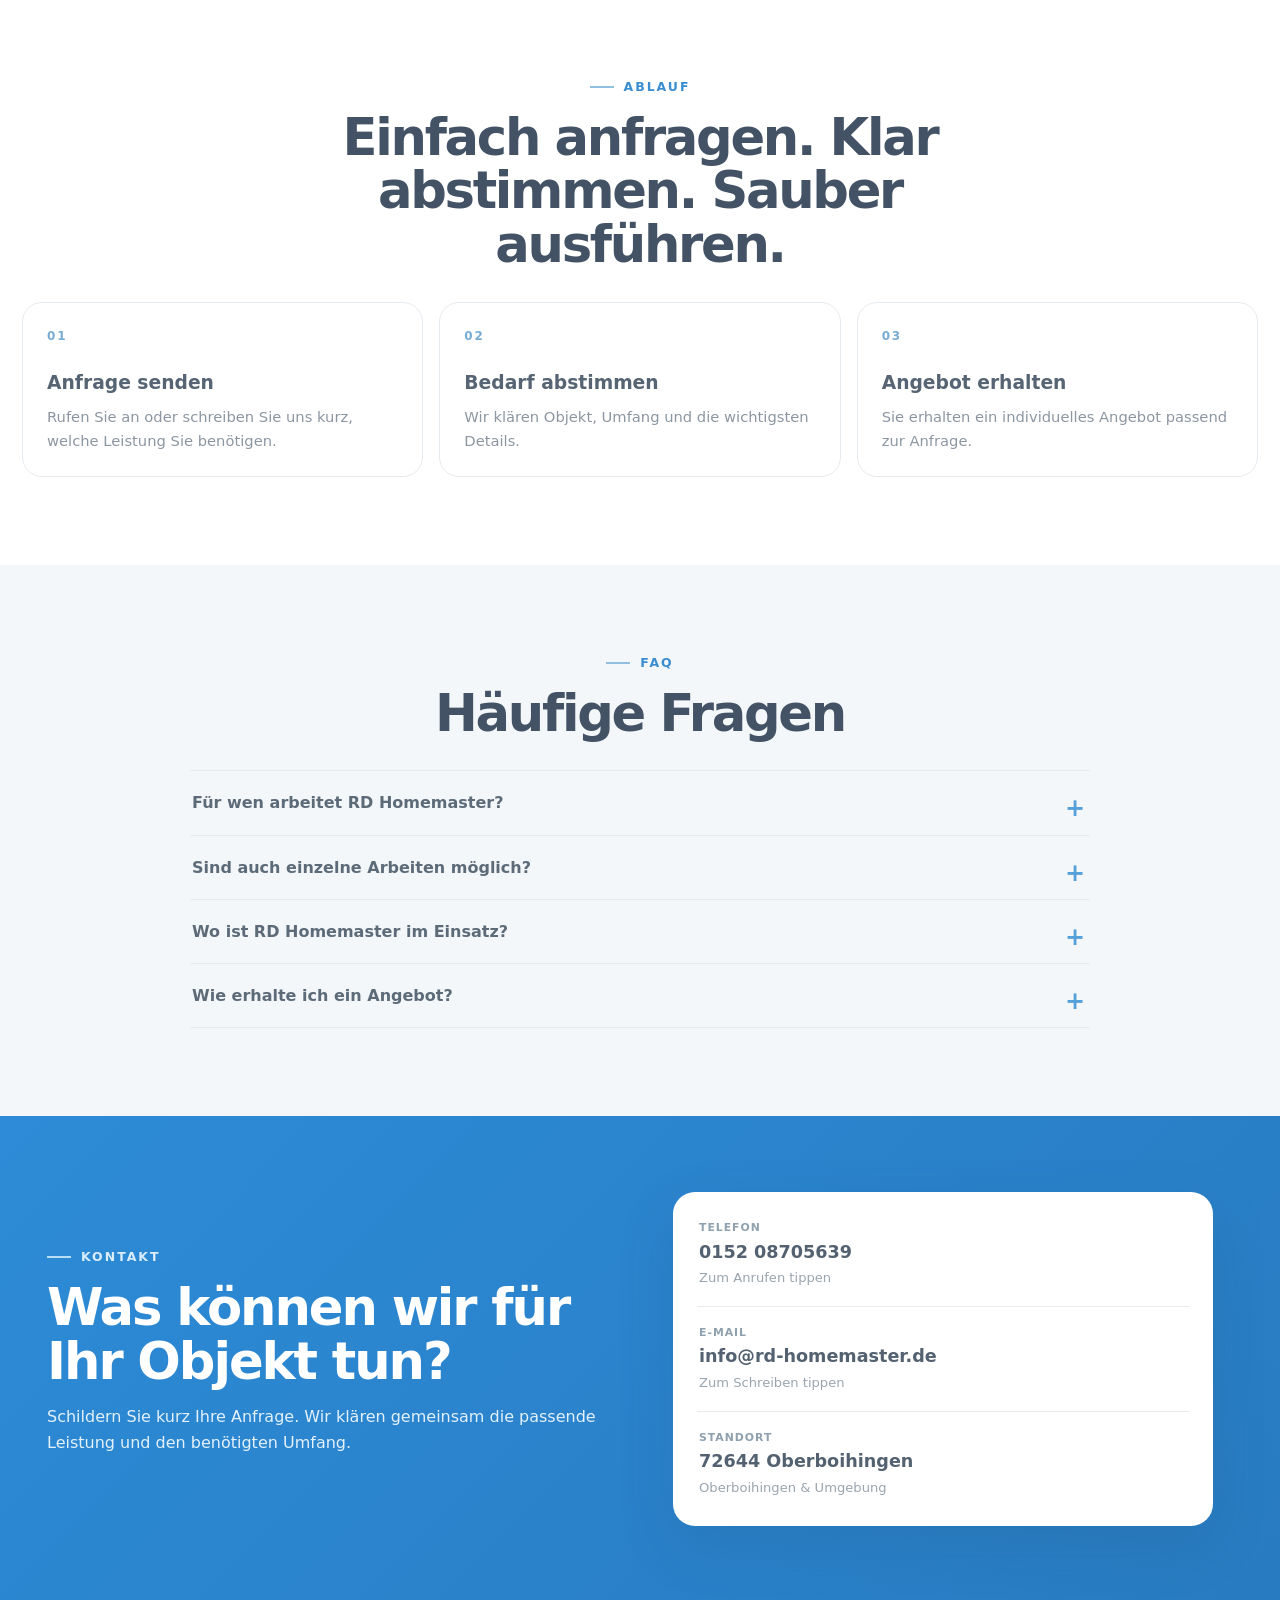
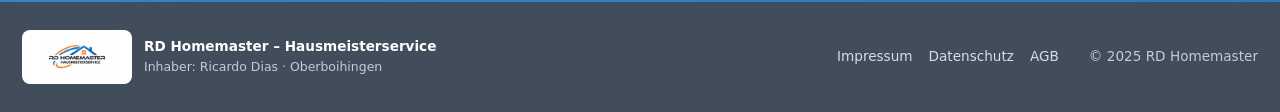
==== commit d5e70a39: "Add files via upload" ====
--- a/index.html
+++ b/index.html
@@ -134,20 +134,20 @@
     </div>
 
     <div class="service-grid">
-      <article class="service-card"><div class="service-top"><b>01</b><svg viewBox="0 0 64 64"><path d="M10 30 32 13l22 17v24H10Z M24 54V39h16v15"/><path d="M45 13v13"/></svg></div><h3>Objektkontrolle & Hausmeisterservice</h3><p>Kontrollgänge, Sichtprüfungen und laufende Betreuung rund um das Objekt.</p></article>
-      <article class="service-card"><div class="service-top"><b>02</b><svg viewBox="0 0 64 64"><path d="M16 48c8-5 15-5 23 0s14 5 21 0M19 39c7-5 13-5 20 0s13 5 20 0"/><path d="M18 20c8 2 15 0 21-8 4 10 1 17-10 21-8 3-13 0-15-5 1-3 2-6 4-8Z"/></svg></div><h3>Gartenarbeiten</h3><p>Pflege Ihrer Außenanlagen für einen ordentlichen und gepflegten Gesamteindruck.</p></article>
-      <article class="service-card"><div class="service-top"><b>03</b><svg viewBox="0 0 64 64"><circle cx="17" cy="48" r="6"/><circle cx="45" cy="48" r="6"/><path d="M11 42h40l-7-18H22Z M22 23 12 8 M44 24 54 11"/></svg></div><h3>Rasenmähen & Rasenpflege</h3><p>Regelmäßiges Mähen, gepflegte Rasenkanten und saubere Grünflächen.</p></article>
-      <article class="service-card"><div class="service-top"><b>04</b><svg viewBox="0 0 64 64"><circle cx="20" cy="22" r="8"/><circle cx="20" cy="42" r="8"/><path d="m27 27 26 18M27 37l26-18"/></svg></div><h3>Hecke schneiden & Strauchschnitt</h3><p>Form- und Rückschnitt von Hecken und Sträuchern nach Vereinbarung.</p></article>
-      <article class="service-card"><div class="service-top"><b>05</b><svg viewBox="0 0 64 64"><path d="M32 54V30M31 32c-10-2-16-8-17-18 11 0 18 5 19 16M33 34c10-1 17-7 19-16-10-1-17 4-20 14"/><path d="M17 54h30"/></svg></div><h3>Unkraut entfernen</h3><p>Unkraut aus Beeten, Einfahrten, Gehwegen und Randbereichen entfernen.</p></article>
-      <article class="service-card"><div class="service-top"><b>06</b><svg viewBox="0 0 64 64"><path d="M8 52h13V42h13V32h13V22h9"/><path d="M17 16 48 54M14 12l6 8M10 8l8 4"/></svg></div><h3>Treppenhausreinigung</h3><p>Treppen, Geländer, Flure und Gemeinschaftsbereiche sauber halten.</p></article>
-      <article class="service-card"><div class="service-top"><b>07</b><svg viewBox="0 0 64 64"><path d="M14 54V14h36v40M23 24h8M39 24h8M23 34h8M39 34h8M23 44h8M39 44h8"/><path d="m50 11 3 4 5 2-5 2-3 5-2-5-5-2 5-2Z"/></svg></div><h3>Gebäudereinigung</h3><p>Reinigung wichtiger Innen- und Gemeinschaftsbereiche Ihrer Immobilie.</p></article>
-      <article class="service-card"><div class="service-top"><b>08</b><svg viewBox="0 0 64 64"><path d="M9 50h46M13 42h38M18 34h28"/><path d="M46 10 34 30M46 10l9 4"/><path d="M33 26c6 5 10 10 12 16"/></svg></div><h3>Gehweg- & Außenreinigung</h3><p>Gehwege, Hofflächen und Eingangsbereiche gründlich reinigen.</p></article>
-      <article class="service-card"><div class="service-top"><b>09</b><svg viewBox="0 0 64 64"><path d="M9 52h46M14 43h36M19 34h26"/><path d="M50 12 36 27M50 12l6 5"/><path d="M33 30c4 3 8 8 10 13"/></svg></div><h3>Garageneinfahrt reinigen & abdampfen</h3><p>Geeignete Einfahrten und Bodenflächen gründlich mit Hochdruck reinigen.</p></article>
-      <article class="service-card"><div class="service-top"><b>10</b><svg viewBox="0 0 64 64"><path d="M13 12h38v40H13zM32 12v40M13 32h38"/><path d="m51 7 2 4 5 2-5 2-2 5-2-5-5-2 5-2Z"/></svg></div><h3>Fensterreinigung</h3><p>Fenster und Glasflächen mit passenden Reinigungsmitteln und Tuch reinigen.</p></article>
-      <article class="service-card"><div class="service-top"><b>11</b><svg viewBox="0 0 64 64"><path d="M12 54V14h40v40M12 25h40M25 14v40M39 14v40"/><path d="M55 18c5 5 5 9 0 14-5-5-5-9 0-14Z"/></svg></div><h3>Fassadenreinigung & abdampfen</h3><p>Geeignete Fassaden und Oberflächen schonend und gründlich reinigen.</p></article>
-      <article class="service-card"><div class="service-top"><b>12</b><svg viewBox="0 0 64 64"><path d="M8 28 32 11l24 17M13 29h38v8H13z"/><path d="M47 37c0 9-4 14-10 17M37 54l-5-5"/></svg></div><h3>Dachrinnenreinigung</h3><p>Zugängliche Dachrinnen von Laub und Schmutz befreien.</p></article>
-      <article class="service-card"><div class="service-top"><b>13</b><svg viewBox="0 0 64 64"><path d="M32 8v48M11 20l42 24M53 20 11 44M20 11l24 42M44 11 20 53"/><circle cx="32" cy="32" r="4"/></svg></div><h3>Winterdienst</h3><p>Schnee räumen und Wege bei winterlichen Bedingungen nutzbar halten.</p></article>
-      <article class="service-card"><div class="service-top"><b>14</b><svg viewBox="0 0 64 64"><path d="M8 39c8-6 14-6 22 0s14 6 22 0M8 49c8-6 14-6 22 0s14 6 22 0"/><path d="M48 11 37 33M48 11l8 4"/></svg></div><h3>Poolreinigung</h3><p>Reinigung und Pflege von Pools und dem direkten Umfeld.</p></article>
+      <article class="service-card"><img class="service-image" src="assets/service01.svg" alt="Objektkontrolle und Hausmeisterservice"><div class="service-top"><b>01</b></div><h3>Objektkontrolle & Hausmeisterservice</h3><p>Kontrollgänge, Sichtprüfungen und laufende Betreuung rund um das Objekt.</p></article>
+      <article class="service-card"><img class="service-image" src="assets/service02.svg" alt="Gartenarbeiten"><div class="service-top"><b>02</b></div><h3>Gartenarbeiten</h3><p>Pflege Ihrer Außenanlagen für einen ordentlichen und gepflegten Gesamteindruck.</p></article>
+      <article class="service-card"><img class="service-image" src="assets/service03.svg" alt="Rasenmähen und Rasenpflege"><div class="service-top"><b>03</b></div><h3>Rasenmähen & Rasenpflege</h3><p>Regelmäßiges Mähen, gepflegte Rasenkanten und saubere Grünflächen.</p></article>
+      <article class="service-card"><img class="service-image" src="assets/service04.svg" alt="Hecke schneiden und Strauchschnitt"><div class="service-top"><b>04</b></div><h3>Hecke schneiden & Strauchschnitt</h3><p>Form- und Rückschnitt von Hecken und Sträuchern nach Vereinbarung.</p></article>
+      <article class="service-card"><img class="service-image" src="assets/service05.svg" alt="Unkraut entfernen"><div class="service-top"><b>05</b></div><h3>Unkraut entfernen</h3><p>Unkraut aus Beeten, Einfahrten, Gehwegen und Randbereichen entfernen.</p></article>
+      <article class="service-card"><img class="service-image" src="assets/service06.svg" alt="Treppenhausreinigung"><div class="service-top"><b>06</b></div><h3>Treppenhausreinigung</h3><p>Treppen, Geländer, Flure und Gemeinschaftsbereiche sauber halten.</p></article>
+      <article class="service-card"><img class="service-image" src="assets/service07.svg" alt="Gebäudereinigung"><div class="service-top"><b>07</b></div><h3>Gebäudereinigung</h3><p>Reinigung wichtiger Innen- und Gemeinschaftsbereiche Ihrer Immobilie.</p></article>
+      <article class="service-card"><img class="service-image" src="assets/service08.svg" alt="Gehweg und Außenreinigung"><div class="service-top"><b>08</b></div><h3>Gehweg- & Außenreinigung</h3><p>Gehwege, Hofflächen und Eingangsbereiche gründlich reinigen.</p></article>
+      <article class="service-card"><img class="service-image" src="assets/service09.svg" alt="Garageneinfahrt reinigen und abdampfen"><div class="service-top"><b>09</b></div><h3>Garageneinfahrt reinigen & abdampfen</h3><p>Geeignete Einfahrten und Bodenflächen gründlich mit Hochdruck reinigen.</p></article>
+      <article class="service-card"><img class="service-image" src="assets/service10.svg" alt="Fensterreinigung"><div class="service-top"><b>10</b></div><h3>Fensterreinigung</h3><p>Fenster und Glasflächen mit passenden Reinigungsmitteln und Tuch reinigen.</p></article>
+      <article class="service-card"><img class="service-image" src="assets/service11.svg" alt="Fassadenreinigung und abdampfen"><div class="service-top"><b>11</b></div><h3>Fassadenreinigung & abdampfen</h3><p>Geeignete Fassaden und Oberflächen schonend und gründlich reinigen.</p></article>
+      <article class="service-card"><img class="service-image" src="assets/service12.svg" alt="Dachrinnenreinigung"><div class="service-top"><b>12</b></div><h3>Dachrinnenreinigung</h3><p>Zugängliche Dachrinnen von Laub und Schmutz befreien.</p></article>
+      <article class="service-card"><img class="service-image" src="assets/service13.svg" alt="Winterdienst"><div class="service-top"><b>13</b></div><h3>Winterdienst</h3><p>Schnee räumen und Wege bei winterlichen Bedingungen nutzbar halten.</p></article>
+      <article class="service-card"><img class="service-image" src="assets/service14.svg" alt="Poolreinigung"><div class="service-top"><b>14</b></div><h3>Poolreinigung</h3><p>Reinigung und Pflege von Pools und dem direkten Umfeld.</p></article>
     </div>
   </section>
 
@@ -195,7 +195,7 @@
 <footer class="site-footer">
   <div class="footer-brand"><img src="assets/logo.jpg" alt=""><div><strong>RD Homemaster – Hausmeisterservice</strong><span>Inhaber: Ricardo Dias · Oberboihingen</span></div></div>
   <nav aria-label="Rechtliches"><a href="impressum.html">Impressum</a><a href="datenschutz.html">Datenschutz</a><a href="agb.html">AGB</a></nav>
-  <p>© <span id="year"></span> RD Homemaster</p>
+  <p>© 2025 RD Homemaster</p>
 </footer>
 
 <div class="mobile-actions"><a href="tel:+4915208705639">Anrufen</a><a href="#kontakt">Anfrage</a></div>
--- a/style.css
+++ b/style.css
@@ -22,7 +22,7 @@
 .benefits-strip{max-width:var(--max);margin:0 auto 18px;padding:0 22px;display:grid;grid-template-columns:repeat(4,1fr);gap:14px}.benefits-strip>div{display:grid;grid-template-columns:38px 1fr;grid-template-rows:auto auto;column-gap:12px;padding:18px 18px;border:1px solid var(--line);border-radius:18px;background:#fff}.benefits-strip b{grid-row:1/3;color:#82b7df;font-size:.78rem}.benefits-strip strong{font-size:.88rem;color:#617080}.benefits-strip span{font-size:.82rem;color:#929ca7}
 .section{padding:88px 22px}.section-intro{max-width:820px;margin-bottom:38px}.section-intro.centered{margin-left:auto;margin-right:auto;text-align:center}.section-intro.centered .eyebrow{justify-content:center}.section-intro.short{margin-bottom:30px}.section h2{margin:0 0 14px;color:var(--heading);font-size:clamp(2.35rem,4vw,4rem);line-height:1.05;letter-spacing:-.045em}.section-intro>p:last-child{margin:0;color:#85909c;font-size:1.02rem}.category-grid{max-width:var(--max);margin:0 auto;display:grid;grid-template-columns:repeat(4,1fr);gap:14px}.category-grid article{min-height:250px;border:1px solid var(--line);background:#fff;border-radius:22px;padding:22px;box-shadow:0 9px 28px rgba(47,75,103,.045)}.category-grid svg{width:74px;height:74px;color:#478fca;margin:10px 0 18px}.category-label{display:inline-block;color:#4a97d2;font-size:.68rem;font-weight:850;text-transform:uppercase;letter-spacing:.12em}.category-grid h3{margin:0 0 8px;color:#536170;font-size:1.22rem}.category-grid p{margin:0;color:#8b96a1;font-size:.92rem}
 .about-section{max-width:var(--max);margin:0 auto;display:grid;grid-template-columns:1.05fr .95fr;gap:70px;align-items:center}.about-copy>p:not(.eyebrow){color:#87919c;font-size:1.03rem;max-width:620px}.about-points{display:grid;grid-template-columns:1fr 1fr;gap:12px;margin-top:28px}.about-points div{border:1px solid var(--line);border-radius:18px;background:#fff;padding:18px}.about-points strong,.about-points span{display:block}.about-points strong{color:#5f6e7c}.about-points span{font-size:.87rem;color:#929ca7;margin-top:4px}.about-visual{display:grid;gap:14px}.about-logo-card{min-height:330px;background:linear-gradient(145deg,#f3f8fb,#fff);border:1px solid var(--line);border-radius:28px;padding:36px;display:flex;flex-direction:column;align-items:center;justify-content:center;text-align:center;box-shadow:var(--shadow)}.about-logo-card img{width:90%;max-width:440px;height:auto;object-fit:contain}.about-logo-card strong{margin-top:24px;font-size:1.2rem;color:#536170}.about-logo-card span{margin-top:5px;color:#8a95a1}.about-mini{display:grid;grid-template-columns:repeat(3,1fr);gap:10px}.about-mini span{display:grid;place-items:center;text-align:center;min-height:76px;border:1px solid var(--line);border-radius:16px;background:#fff;color:#6d7a88;font-size:.86rem;font-weight:700}
-.services-section{background:var(--soft)}.service-grid{max-width:var(--max);margin:0 auto;display:grid;grid-template-columns:repeat(4,1fr);gap:14px}.service-card{border:1px solid var(--line);border-radius:20px;background:#fff;padding:20px;min-height:230px;box-shadow:0 8px 26px rgba(45,72,100,.04);transition:.2s ease}.service-card:hover{transform:translateY(-3px);box-shadow:0 18px 40px rgba(45,72,100,.09)}.service-top{display:flex;align-items:center;justify-content:space-between;margin-bottom:18px}.service-top b{color:#80b5df;font-size:.75rem;letter-spacing:.12em}.service-top svg{width:52px;height:52px;color:#4a92cb;stroke-width:2}.service-card h3{margin:0 0 10px;color:#536170;font-size:1.06rem;line-height:1.13}.service-card p{margin:0;color:#8a95a0;font-size:.89rem}
+.services-section{background:var(--soft)}.service-grid{max-width:var(--max);margin:0 auto;display:grid;grid-template-columns:repeat(4,1fr);gap:14px}.service-card{border:1px solid var(--line);border-radius:20px;background:#fff;padding:14px;min-height:320px;box-shadow:0 8px 26px rgba(45,72,100,.04);transition:.2s ease;overflow:hidden}.service-card:hover{transform:translateY(-3px);box-shadow:0 18px 40px rgba(45,72,100,.09)}.service-image{width:100%;height:150px;display:block;object-fit:cover;border-radius:14px;border:1px solid #e2e8ee;margin-bottom:14px;background:#f3f8fb}.service-top{display:flex;align-items:center;justify-content:flex-start;margin-bottom:12px}.service-top b{display:inline-grid;place-items:center;min-width:34px;height:26px;padding:0 10px;border-radius:999px;background:#ecf5fd;color:#4a92cb;font-size:.75rem;letter-spacing:.12em}.service-card h3{margin:0 0 10px;color:#536170;font-size:1.06rem;line-height:1.13}.service-card p{margin:0;color:#8a95a0;font-size:.89rem}
 .tools-section{max-width:var(--max);margin:0 auto;display:grid;grid-template-columns:.9fr 1.1fr;gap:60px;align-items:center}.tools-copy p:last-child{color:#85909c}.tool-chips{display:flex;flex-wrap:wrap;gap:12px}.tool-chips span{border:1px solid #dfe8ef;background:#fff;border-radius:999px;padding:13px 17px;color:#667584;font-weight:750;box-shadow:0 8px 22px rgba(54,80,108,.04)}
 .process-section{background:#fff}.process-grid{max-width:var(--max);margin:0 auto;padding:0;list-style:none;display:grid;grid-template-columns:repeat(3,1fr);gap:16px}.process-grid li{border:1px solid var(--line);border-radius:20px;background:#fff;padding:24px}.process-grid b{display:block;color:#79acd3;font-size:.75rem;letter-spacing:.15em;margin-bottom:22px}.process-grid h3{margin:0 0 8px;color:#566473}.process-grid p{margin:0;color:#8c96a1;font-size:.92rem}
 .faq-section{background:var(--soft)}.faq-list{max-width:900px;margin:0 auto;border-top:1px solid var(--line)}.faq-list details{border-bottom:1px solid var(--line)}.faq-list summary{cursor:pointer;list-style:none;padding:19px 40px 19px 2px;font-weight:800;color:#5d6b79;position:relative}.faq-list summary::-webkit-details-marker{display:none}.faq-list summary::after{content:"+";position:absolute;right:5px;font-size:1.5rem;color:#55a0d8}.faq-list details[open] summary::after{content:"–"}.faq-list p{margin:-3px 0 20px;color:#87919b;max-width:760px}
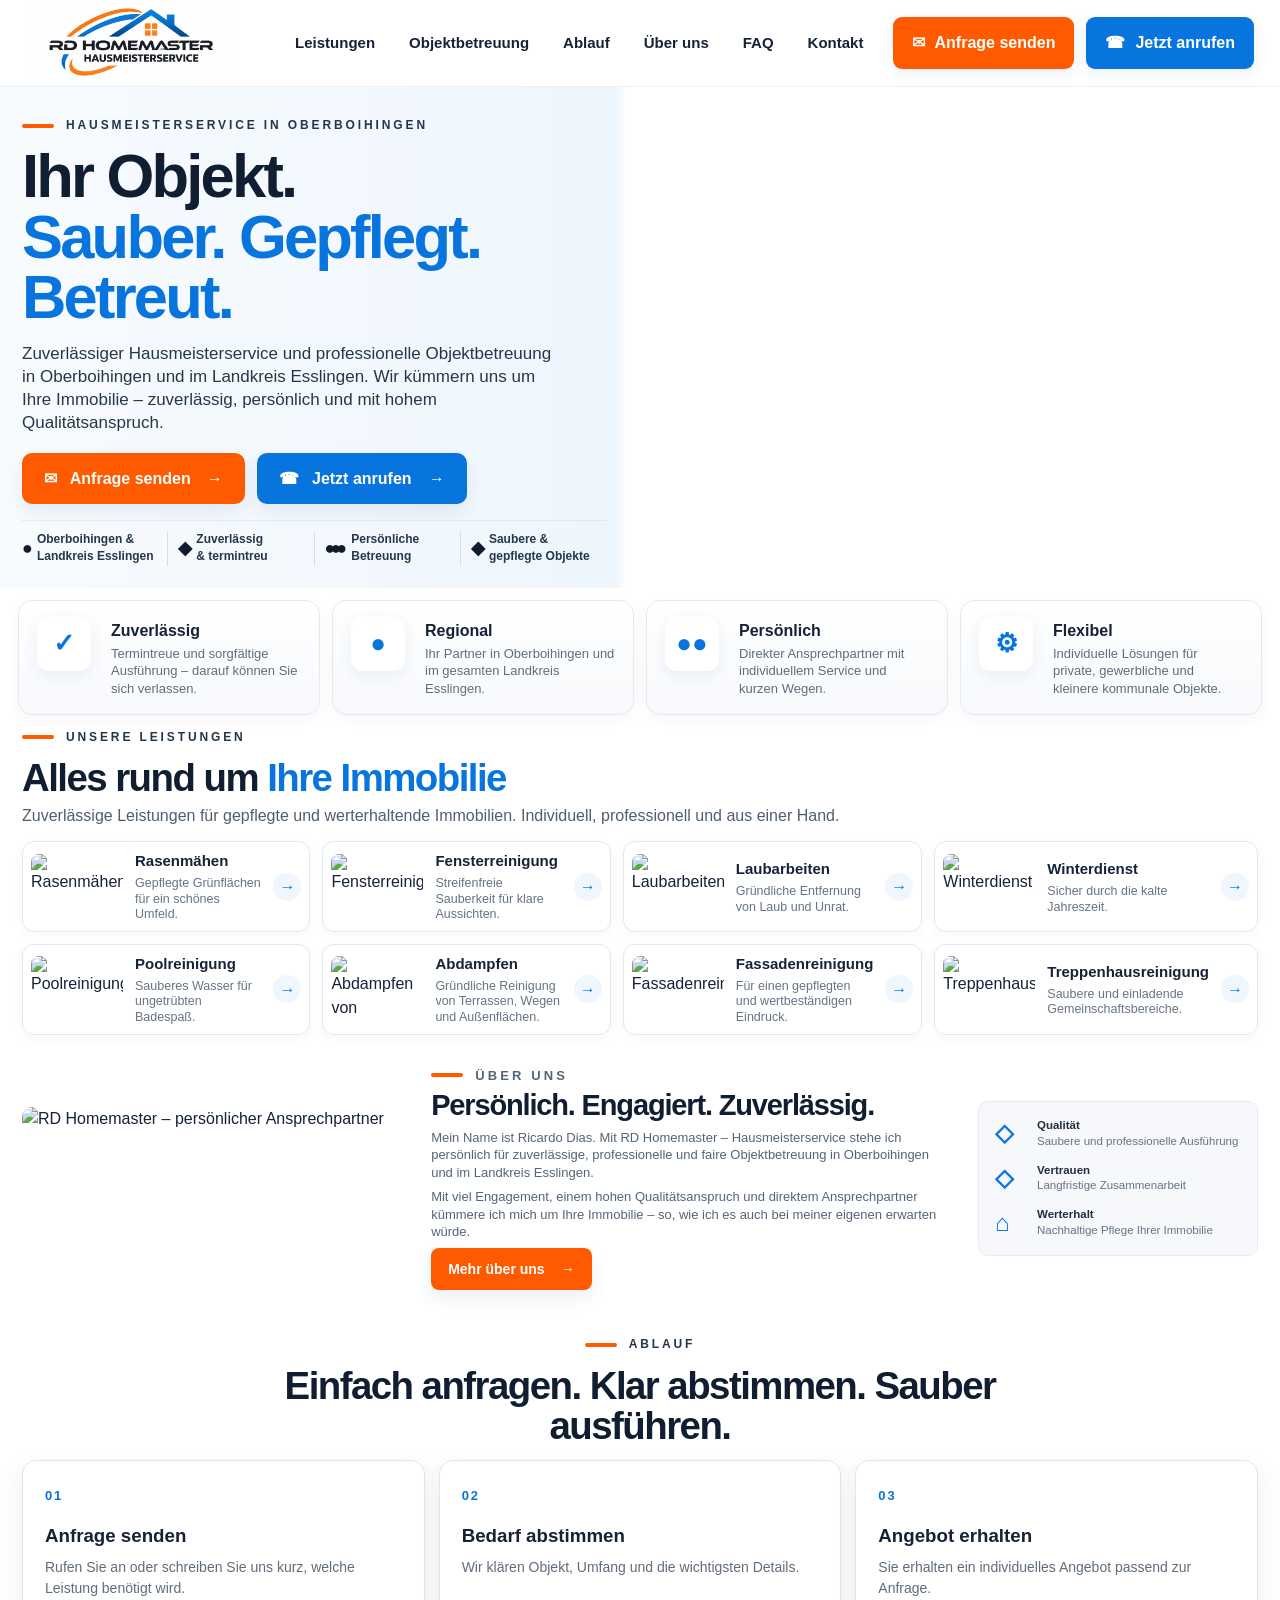
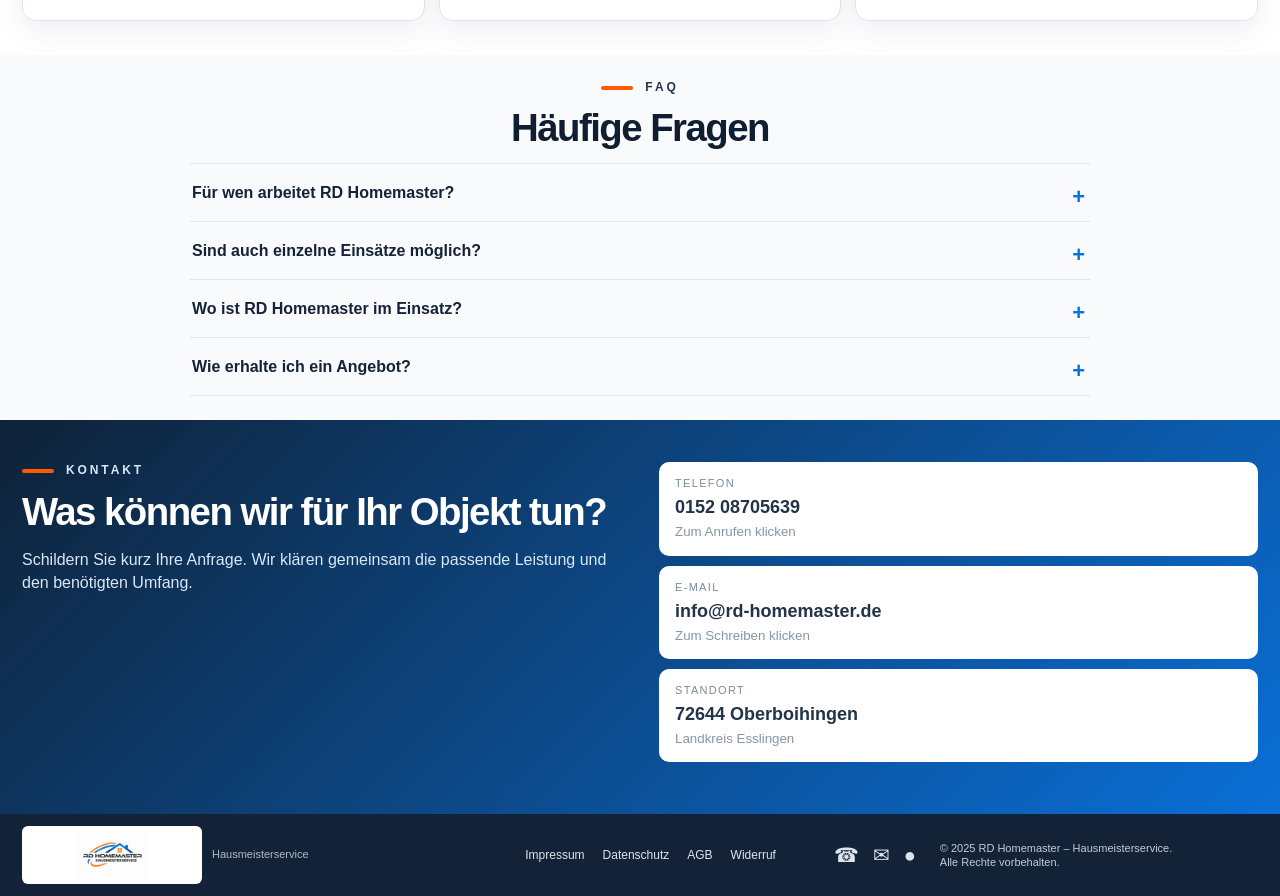
==== commit 7ba446b9: "Add files via upload" ====
--- a/index.html
+++ b/index.html
@@ -2,14 +2,18 @@
 <html lang="de">
 <head>
   <meta charset="utf-8">
-  <meta name="viewport" content="width=device-width, initial-scale=1">
-  <meta name="theme-color" content="#2d8bd7">
+  <meta name="viewport" content="width=device-width,initial-scale=1">
+  <meta name="theme-color" content="#0b6fd8">
   <title>RD Homemaster | Hausmeisterservice Oberboihingen</title>
-  <meta name="description" content="RD Homemaster – Hausmeisterservice aus Oberboihingen. Objektbetreuung, Gartenpflege, Reinigung, Außenreinigung, Winterdienst, Poolpflege und mehr.">
+  <meta name="description" content="RD Homemaster – Hausmeisterservice und Objektbetreuung in Oberboihingen und im Landkreis Esslingen. Gartenpflege, Fensterreinigung, Laubarbeiten, Winterdienst, Poolpflege, Außenreinigung und mehr.">
   <meta name="robots" content="index,follow,max-image-preview:large">
   <link rel="canonical" href="https://www.rd-homemaster.de/">
-  <link rel="icon" href="assets/favicon.png" type="image/png">
-  <link rel="apple-touch-icon" href="assets/apple-touch-icon.png">
+  <meta property="og:type" content="website">
+  <meta property="og:locale" content="de_DE">
+  <meta property="og:title" content="RD Homemaster | Hausmeisterservice Oberboihingen">
+  <meta property="og:description" content="Ihr Objekt. Sauber. Gepflegt. Betreut.">
+  <meta property="og:url" content="https://www.rd-homemaster.de/">
+  <meta property="og:image" content="https://www.rd-homemaster.de/assets/hero.jpg">
   <link rel="stylesheet" href="style.css">
   <script type="application/ld+json">
   {
@@ -18,30 +22,34 @@
     "name":"RD Homemaster – Hausmeisterservice",
     "url":"https://www.rd-homemaster.de/",
     "logo":"https://www.rd-homemaster.de/assets/logo.jpg",
+    "image":"https://www.rd-homemaster.de/assets/hero.jpg",
     "telephone":"+49 152 08705639",
     "email":"info@rd-homemaster.de",
-    "address":{"@type":"PostalAddress","streetAddress":"Unterboihingerstr. 65","postalCode":"72644","addressLocality":"Oberboihingen","addressCountry":"DE"},
-    "areaServed":"Oberboihingen und Landkreis Esslingen"
+    "address":{
+      "@type":"PostalAddress",
+      "streetAddress":"Unterboihingerstr. 65",
+      "postalCode":"72644",
+      "addressLocality":"Oberboihingen",
+      "addressCountry":"DE"
+    },
+    "areaServed":["Oberboihingen","Landkreis Esslingen"]
   }
   </script>
 </head>
 <body>
 <a class="skip-link" href="#inhalt">Zum Inhalt springen</a>
 
-<div class="microbar">
-  <div class="microbar-inner">
-    <span>RD Homemaster · Oberboihingen · Landkreis Esslingen</span>
-    <div><a href="tel:+4915208705639">0152 08705639</a><a href="mailto:info@rd-homemaster.de">info@rd-homemaster.de</a></div>
-  </div>
-</div>
-
 <header class="site-header">
   <div class="header-inner">
     <a class="brand" href="#start" aria-label="RD Homemaster – Startseite">
       <img src="assets/logo.jpg" alt="RD Homemaster Hausmeisterservice">
     </a>
-    <button class="menu-button" type="button" aria-controls="hauptnavigation" aria-expanded="false"><span></span><span></span><span></span><b class="sr-only">Menü</b></button>
-    <nav id="hauptnavigation" class="main-nav" aria-label="Hauptnavigation">
+
+    <button class="menu-button" type="button" aria-controls="mainnav" aria-expanded="false">
+      <span></span><span></span><span></span><b class="sr-only">Menü</b>
+    </button>
+
+    <nav class="main-nav" id="mainnav" aria-label="Hauptnavigation">
       <a href="#leistungen">Leistungen</a>
       <a href="#objektbetreuung">Objektbetreuung</a>
       <a href="#ablauf">Ablauf</a>
@@ -49,156 +57,166 @@
       <a href="#faq">FAQ</a>
       <a href="#kontakt">Kontakt</a>
     </nav>
+
     <div class="header-actions">
-      <a class="btn btn-ghost" href="#kontakt">Anfrage senden</a>
-      <a class="btn btn-blue" href="tel:+4915208705639">Jetzt anrufen</a>
+      <a class="top-btn top-btn-orange" href="mailto:info@rd-homemaster.de?subject=Anfrage%20über%20rd-homemaster.de">
+        <span class="icon">✉</span> Anfrage senden
+      </a>
+      <a class="top-btn top-btn-blue" href="tel:+4915208705639">
+        <span class="icon">☎</span> Jetzt anrufen
+      </a>
     </div>
   </div>
 </header>
 
 <main id="inhalt">
   <section class="hero" id="start">
-    <div class="hero-inner">
+    <div class="hero-content">
       <div class="hero-copy">
-        <p class="eyebrow"><span></span> Hausmeisterservice & Objektbetreuung</p>
-        <h1>Ihr Objekt.<br><em>Sauber. Gepflegt.</em><br><em>Betreut.</em></h1>
-        <p class="hero-lead">RD Homemaster übernimmt die Arbeiten rund um Ihre Immobilie – von Gartenpflege und Winterdienst bis zu Treppenhausreinigung, Außenreinigung, Poolpflege, Dachrinnenreinigung und laufender Objektbetreuung.</p>
+        <p class="eyebrow"><span></span> Hausmeisterservice in Oberboihingen</p>
+        <h1>Ihr Objekt.<br><em>Sauber. Gepflegt. Betreut.</em></h1>
+        <p class="hero-lead">Zuverlässiger Hausmeisterservice und professionelle Objektbetreuung in Oberboihingen und im Landkreis Esslingen. Wir kümmern uns um Ihre Immobilie – zuverlässig, persönlich und mit hohem Qualitätsanspruch.</p>
+
         <div class="hero-actions">
-          <a class="btn btn-blue" href="#leistungen">Leistungen entdecken</a>
-          <a class="btn btn-dark" href="#kontakt">Kostenlos anfragen</a>
+          <a class="btn btn-orange" href="mailto:info@rd-homemaster.de?subject=Anfrage%20über%20rd-homemaster.de">✉ &nbsp; Anfrage senden <span>→</span></a>
+          <a class="btn btn-blue" href="tel:+4915208705639">☎ &nbsp; Jetzt anrufen <span>→</span></a>
         </div>
-        <div class="hero-facts">
-          <div><strong>Direkt</strong><span>ein Ansprechpartner</span></div>
-          <div><strong>Flexibel</strong><span>einmalig oder regelmäßig</span></div>
-          <div><strong>Regional</strong><span>Oberboihingen & Umgebung</span></div>
+
+        <div class="hero-meta" id="objektbetreuung">
+          <div><b>●</b><span>Oberboihingen &<br>Landkreis Esslingen</span></div>
+          <div><b>◆</b><span>Zuverlässig<br>& termintreu</span></div>
+          <div><b>●●●</b><span>Persönliche<br>Betreuung</span></div>
+          <div><b>◆</b><span>Saubere &<br>gepflegte Objekte</span></div>
         </div>
       </div>
 
-      <div class="hero-visual" aria-label="Leistungsübersicht von RD Homemaster">
-        <div class="visual-main">
-          <svg class="hero-icon" viewBox="0 0 120 120" aria-hidden="true"><path d="M22 55 60 25l38 30v42H22Z"/><path d="M46 97V72h28v25M36 51v-9M84 51v-9"/><path d="M91 27v23"/></svg>
-          <div><strong>Objektservice</strong><span>Kontrolle · Pflege · Betreuung</span></div>
-        </div>
-        <div class="float-card float-a"><svg viewBox="0 0 64 64" aria-hidden="true"><circle cx="19" cy="46" r="6"/><circle cx="44" cy="46" r="6"/><path d="M13 41h36l-6-16H21Z M20 24l-8-14M43 25l9-12"/></svg><span>Rasenpflege</span></div>
-        <div class="float-card float-b"><svg viewBox="0 0 64 64" aria-hidden="true"><path d="M13 49h38M18 44h29M23 38h20M28 32h11"/><path d="M22 15c7 5 13 5 20 0M32 15v14"/></svg><span>Reinigung</span></div>
-        <div class="float-card float-c"><svg viewBox="0 0 64 64" aria-hidden="true"><path d="M12 47c8-7 15-7 23 0s15 7 23 0M12 37c8-7 15-7 23 0s15 7 23 0"/><path d="M44 15 34 33M44 15l8 3"/></svg><span>Winterdienst</span></div>
-        <div class="visual-badge">Viele Leistungen aus einer Hand</div>
-      </div>
-    </div>
-  </section>
-
-  <section class="benefits-strip" aria-label="Vorteile">
-    <div><b>01</b><strong>Saubere Ausführung</strong><span>Ordentlich, gepflegt und mit Blick fürs Detail.</span></div>
-    <div><b>02</b><strong>Breites Leistungsspektrum</strong><span>Viele Aufgaben rund ums Objekt aus einer Hand.</span></div>
-    <div><b>03</b><strong>Persönliche Betreuung</strong><span>Kurze Wege und klare Absprachen.</span></div>
-    <div><b>04</b><strong>Flexible Einsätze</strong><span>Einmalig, saisonal oder regelmäßig.</span></div>
-  </section>
-
-  <section class="section intro-section" id="objektbetreuung">
-    <div class="section-intro centered">
-      <p class="eyebrow"><span></span> Objektbetreuung</p>
-      <h2>Ein Hausmeisterservice für alles, was rund um Ihr Objekt anfällt.</h2>
-      <p>Statt mehrere Ansprechpartner zu koordinieren, erhalten Sie viele typische Hausmeisterleistungen gebündelt aus einer Hand – klar beschrieben, zuverlässig organisiert und passend zu Ihrem Objekt.</p>
-    </div>
-    <div class="category-grid">
-      <article><span class="category-label">Garten</span><svg viewBox="0 0 80 80"><circle cx="24" cy="58" r="7"/><circle cx="56" cy="58" r="7"/><path d="M17 50h45l-8-21H28Z M27 28 16 10 M53 29l11-16"/></svg><h3>Garten & Grünpflege</h3><p>Rasen, Hecken, Sträucher und Laub.</p></article>
-      <article><span class="category-label">Reinigung</span><svg viewBox="0 0 80 80"><path d="M23 17h34v46H23z M40 17v46 M23 40h34"/><path d="M62 18l4 5 6 2-6 2-4 6-2-6-5-2 5-2Z"/></svg><h3>Gebäude & Sauberkeit</h3><p>Treppenhaus, Fenster und Innenbereiche.</p></article>
-      <article><span class="category-label">Außen</span><svg viewBox="0 0 80 80"><path d="M14 59h52M19 50h42M24 41h32"/><path d="M58 13 43 35M58 13l11 5"/><path d="M37 31c5 5 9 10 10 15"/></svg><h3>Wege, Zufahrten & Flächen</h3><p>Reinigen, abdampfen und sauber halten.</p></article>
-      <article><span class="category-label">Saison</span><svg viewBox="0 0 80 80"><path d="M40 10v60M14 25l52 30M66 25 14 55M25 14l30 52M55 14 25 66"/><circle cx="40" cy="40" r="6"/></svg><h3>Winter & Saisonarbeiten</h3><p>Schnee, Laub und saisonale Pflege.</p></article>
-    </div>
-  </section>
-
-  <section class="section about-section" id="ueber-uns">
+      <div class="hero-photo" role="img" aria-label="RD Homemaster – persönlicher Ansprechpartner vor einem gepflegten Objekt"></div>
+    </div>
+  </section>
+
+  <section class="benefit-strip" aria-label="Ihre Vorteile bei RD Homemaster">
+    <div class="benefit-card">
+      <div class="benefit-icon">✓</div>
+      <div><strong>Zuverlässig</strong><p>Termintreue und sorgfältige Ausführung – darauf können Sie sich verlassen.</p></div>
+    </div>
+    <div class="benefit-card">
+      <div class="benefit-icon">●</div>
+      <div><strong>Regional</strong><p>Ihr Partner in Oberboihingen und im gesamten Landkreis Esslingen.</p></div>
+    </div>
+    <div class="benefit-card">
+      <div class="benefit-icon">●●</div>
+      <div><strong>Persönlich</strong><p>Direkter Ansprechpartner mit individuellem Service und kurzen Wegen.</p></div>
+    </div>
+    <div class="benefit-card">
+      <div class="benefit-icon">⚙</div>
+      <div><strong>Flexibel</strong><p>Individuelle Lösungen für private, gewerbliche und kleinere kommunale Objekte.</p></div>
+    </div>
+  </section>
+
+  <section class="services section" id="leistungen">
+    <div class="section-head">
+      <p class="eyebrow"><span></span> Unsere Leistungen</p>
+      <h2>Alles rund um <em>Ihre Immobilie</em></h2>
+      <p>Zuverlässige Leistungen für gepflegte und werterhaltende Immobilien. Individuell, professionell und aus einer Hand.</p>
+    </div>
+
+    <div class="service-grid">
+      <article class="service-card">
+        <img src="assets/service-rasen.jpg" alt="Rasenmähen" loading="lazy">
+        <div><h3>Rasenmähen</h3><p>Gepflegte Grünflächen für ein schönes Umfeld.</p></div><span class="arrow">→</span>
+      </article>
+      <article class="service-card">
+        <img src="assets/service-fenster.jpg" alt="Fensterreinigung" loading="lazy">
+        <div><h3>Fensterreinigung</h3><p>Streifenfreie Sauberkeit für klare Aussichten.</p></div><span class="arrow">→</span>
+      </article>
+      <article class="service-card">
+        <img src="assets/service-laub.jpg" alt="Laubarbeiten" loading="lazy">
+        <div><h3>Laubarbeiten</h3><p>Gründliche Entfernung von Laub und Unrat.</p></div><span class="arrow">→</span>
+      </article>
+      <article class="service-card">
+        <img src="assets/service-winter.jpg" alt="Winterdienst" loading="lazy">
+        <div><h3>Winterdienst</h3><p>Sicher durch die kalte Jahreszeit.</p></div><span class="arrow">→</span>
+      </article>
+      <article class="service-card">
+        <img src="assets/service-pool.jpg" alt="Poolreinigung" loading="lazy">
+        <div><h3>Poolreinigung</h3><p>Sauberes Wasser für ungetrübten Badespaß.</p></div><span class="arrow">→</span>
+      </article>
+      <article class="service-card">
+        <img src="assets/service-abdampfen.jpg" alt="Abdampfen von Außenflächen" loading="lazy">
+        <div><h3>Abdampfen</h3><p>Gründliche Reinigung von Terrassen, Wegen und Außenflächen.</p></div><span class="arrow">→</span>
+      </article>
+      <article class="service-card">
+        <img src="assets/service-fassade.jpg" alt="Fassadenreinigung" loading="lazy">
+        <div><h3>Fassadenreinigung</h3><p>Für einen gepflegten und wertbeständigen Eindruck.</p></div><span class="arrow">→</span>
+      </article>
+      <article class="service-card">
+        <img src="assets/service-treppe.jpg" alt="Treppenhausreinigung" loading="lazy">
+        <div><h3>Treppenhausreinigung</h3><p>Saubere und einladende Gemeinschaftsbereiche.</p></div><span class="arrow">→</span>
+      </article>
+    </div>
+  </section>
+
+  <section class="about section" id="ueber-uns">
+    <div class="about-photo"><img src="assets/about.jpg" alt="RD Homemaster – persönlicher Ansprechpartner" loading="lazy"></div>
     <div class="about-copy">
       <p class="eyebrow"><span></span> Über uns</p>
-      <h2>RD Homemaster –<br>persönlich, regional und zuverlässig.</h2>
-      <p>RD Homemaster ist Ihr Hausmeisterservice aus Oberboihingen für Privat- und Gewerbeobjekte im Raum Esslingen. Wir kümmern uns um die laufende Pflege, Reinigung und Betreuung Ihrer Immobilie – zuverlässig, sauber und mit direktem Ansprechpartner.</p>
-      <div class="about-points">
-        <div><strong>Zuverlässig</strong><span>Pünktliche Einsätze und saubere Ausführung.</span></div>
-        <div><strong>Regional</strong><span>Schnell vor Ort in Oberboihingen und Umgebung.</span></div>
-        <div><strong>Vielseitig</strong><span>Viele Leistungen rund um Haus, Hof und Garten.</span></div>
-        <div><strong>Persönlich</strong><span>Direkter Kontakt und klare Absprachen.</span></div>
-      </div>
-    </div>
-    <div class="about-visual">
-      <div class="about-logo-card"><img src="assets/logo.jpg" alt="RD Homemaster Logo"><strong>Ihr Objekt in guten Händen.</strong><span>Persönlich · Regional · Zuverlässig</span></div>
-      <div class="about-mini"><span>Haus & Objekt</span><span>Garten & Außenflächen</span><span>Reinigung & Saison</span></div>
-    </div>
-  </section>
-
-  <section class="section services-section" id="leistungen">
-    <div class="section-intro centered short">
-      <p class="eyebrow"><span></span> Unsere Leistungen</p>
-      <h2>Alles Wichtige auf einen Blick.</h2>
-      <p>Die Leistungen bleiben vollständig erhalten – nur kompakter und ohne große, wiederholte Bilder.</p>
-    </div>
-
-    <div class="service-grid">
-      <article class="service-card"><img class="service-image" src="assets/service01.svg" alt="Objektkontrolle und Hausmeisterservice"><div class="service-top"><b>01</b></div><h3>Objektkontrolle & Hausmeisterservice</h3><p>Kontrollgänge, Sichtprüfungen und laufende Betreuung rund um das Objekt.</p></article>
-      <article class="service-card"><img class="service-image" src="assets/service02.svg" alt="Gartenarbeiten"><div class="service-top"><b>02</b></div><h3>Gartenarbeiten</h3><p>Pflege Ihrer Außenanlagen für einen ordentlichen und gepflegten Gesamteindruck.</p></article>
-      <article class="service-card"><img class="service-image" src="assets/service03.svg" alt="Rasenmähen und Rasenpflege"><div class="service-top"><b>03</b></div><h3>Rasenmähen & Rasenpflege</h3><p>Regelmäßiges Mähen, gepflegte Rasenkanten und saubere Grünflächen.</p></article>
-      <article class="service-card"><img class="service-image" src="assets/service04.svg" alt="Hecke schneiden und Strauchschnitt"><div class="service-top"><b>04</b></div><h3>Hecke schneiden & Strauchschnitt</h3><p>Form- und Rückschnitt von Hecken und Sträuchern nach Vereinbarung.</p></article>
-      <article class="service-card"><img class="service-image" src="assets/service05.svg" alt="Unkraut entfernen"><div class="service-top"><b>05</b></div><h3>Unkraut entfernen</h3><p>Unkraut aus Beeten, Einfahrten, Gehwegen und Randbereichen entfernen.</p></article>
-      <article class="service-card"><img class="service-image" src="assets/service06.svg" alt="Treppenhausreinigung"><div class="service-top"><b>06</b></div><h3>Treppenhausreinigung</h3><p>Treppen, Geländer, Flure und Gemeinschaftsbereiche sauber halten.</p></article>
-      <article class="service-card"><img class="service-image" src="assets/service07.svg" alt="Gebäudereinigung"><div class="service-top"><b>07</b></div><h3>Gebäudereinigung</h3><p>Reinigung wichtiger Innen- und Gemeinschaftsbereiche Ihrer Immobilie.</p></article>
-      <article class="service-card"><img class="service-image" src="assets/service08.svg" alt="Gehweg und Außenreinigung"><div class="service-top"><b>08</b></div><h3>Gehweg- & Außenreinigung</h3><p>Gehwege, Hofflächen und Eingangsbereiche gründlich reinigen.</p></article>
-      <article class="service-card"><img class="service-image" src="assets/service09.svg" alt="Garageneinfahrt reinigen und abdampfen"><div class="service-top"><b>09</b></div><h3>Garageneinfahrt reinigen & abdampfen</h3><p>Geeignete Einfahrten und Bodenflächen gründlich mit Hochdruck reinigen.</p></article>
-      <article class="service-card"><img class="service-image" src="assets/service10.svg" alt="Fensterreinigung"><div class="service-top"><b>10</b></div><h3>Fensterreinigung</h3><p>Fenster und Glasflächen mit passenden Reinigungsmitteln und Tuch reinigen.</p></article>
-      <article class="service-card"><img class="service-image" src="assets/service11.svg" alt="Fassadenreinigung und abdampfen"><div class="service-top"><b>11</b></div><h3>Fassadenreinigung & abdampfen</h3><p>Geeignete Fassaden und Oberflächen schonend und gründlich reinigen.</p></article>
-      <article class="service-card"><img class="service-image" src="assets/service12.svg" alt="Dachrinnenreinigung"><div class="service-top"><b>12</b></div><h3>Dachrinnenreinigung</h3><p>Zugängliche Dachrinnen von Laub und Schmutz befreien.</p></article>
-      <article class="service-card"><img class="service-image" src="assets/service13.svg" alt="Winterdienst"><div class="service-top"><b>13</b></div><h3>Winterdienst</h3><p>Schnee räumen und Wege bei winterlichen Bedingungen nutzbar halten.</p></article>
-      <article class="service-card"><img class="service-image" src="assets/service14.svg" alt="Poolreinigung"><div class="service-top"><b>14</b></div><h3>Poolreinigung</h3><p>Reinigung und Pflege von Pools und dem direkten Umfeld.</p></article>
-    </div>
-  </section>
-
-  <section class="section tools-section">
-    <div class="tools-copy">
-      <p class="eyebrow"><span></span> Geräte & Arbeitsmittel</p>
-      <h2>Passendes Gerät statt unnötiger Bilderflut.</h2>
-      <p>Je nach Einsatz kommen passende Geräte und Reinigungsmittel zum Einsatz. So bleibt die Website übersichtlich und zeigt trotzdem sofort, worum es bei der jeweiligen Leistung geht.</p>
-    </div>
-    <div class="tool-chips"><span>Rasenmäher</span><span>Heckenschere</span><span>Laubgeräte</span><span>Hochdruckreiniger</span><span>Fensterzubehör</span><span>Winterausrüstung</span><span>Poolzubehör</span></div>
-  </section>
-
-  <section class="section process-section" id="ablauf">
-    <div class="section-intro centered short">
+      <h2>Persönlich. Engagiert. Zuverlässig.</h2>
+      <p>Mein Name ist Ricardo Dias. Mit RD Homemaster – Hausmeisterservice stehe ich persönlich für zuverlässige, professionelle und faire Objektbetreuung in Oberboihingen und im Landkreis Esslingen.</p>
+      <p>Mit viel Engagement, einem hohen Qualitätsanspruch und direktem Ansprechpartner kümmere ich mich um Ihre Immobilie – so, wie ich es auch bei meiner eigenen erwarten würde.</p>
+      <a class="btn btn-orange small" href="#kontakt">Mehr über uns <span>→</span></a>
+    </div>
+    <aside class="quality-box" aria-label="Qualitätsversprechen">
+      <div><span>◇</span><p><strong>Qualität</strong>Saubere und professionelle Ausführung</p></div>
+      <div><span>◇</span><p><strong>Vertrauen</strong>Langfristige Zusammenarbeit</p></div>
+      <div><span>⌂</span><p><strong>Werterhalt</strong>Nachhaltige Pflege Ihrer Immobilie</p></div>
+    </aside>
+  </section>
+
+  <section class="process section" id="ablauf">
+    <div class="section-head centered">
       <p class="eyebrow"><span></span> Ablauf</p>
       <h2>Einfach anfragen. Klar abstimmen. Sauber ausführen.</h2>
     </div>
-    <ol class="process-grid">
-      <li><b>01</b><h3>Anfrage senden</h3><p>Rufen Sie an oder schreiben Sie uns kurz, welche Leistung Sie benötigen.</p></li>
-      <li><b>02</b><h3>Bedarf abstimmen</h3><p>Wir klären Objekt, Umfang und die wichtigsten Details.</p></li>
-      <li><b>03</b><h3>Angebot erhalten</h3><p>Sie erhalten ein individuelles Angebot passend zur Anfrage.</p></li>
-    </ol>
-  </section>
-
-  <section class="section faq-section" id="faq">
-    <div class="section-intro centered short"><p class="eyebrow"><span></span> FAQ</p><h2>Häufige Fragen</h2></div>
+    <div class="process-grid">
+      <article><b>01</b><h3>Anfrage senden</h3><p>Rufen Sie an oder schreiben Sie uns kurz, welche Leistung benötigt wird.</p></article>
+      <article><b>02</b><h3>Bedarf abstimmen</h3><p>Wir klären Objekt, Umfang und die wichtigsten Details.</p></article>
+      <article><b>03</b><h3>Angebot erhalten</h3><p>Sie erhalten ein individuelles Angebot passend zur Anfrage.</p></article>
+    </div>
+  </section>
+
+  <section class="faq section" id="faq">
+    <div class="section-head centered"><p class="eyebrow"><span></span> FAQ</p><h2>Häufige Fragen</h2></div>
     <div class="faq-list">
-      <details><summary>Für wen arbeitet RD Homemaster?</summary><p>Für private Eigentümer, Gewerbekunden und nach Vereinbarung auch für die laufende Betreuung von Objekten.</p></details>
-      <details><summary>Sind auch einzelne Arbeiten möglich?</summary><p>Ja. Leistungen können einmalig, saisonal oder regelmäßig vereinbart werden.</p></details>
+      <details><summary>Für wen arbeitet RD Homemaster?</summary><p>Für private Eigentümer, Gewerbekunden und nach Vereinbarung für die laufende Betreuung von Objekten.</p></details>
+      <details><summary>Sind auch einzelne Einsätze möglich?</summary><p>Ja. Leistungen können einmalig, saisonal oder regelmäßig vereinbart werden.</p></details>
       <details><summary>Wo ist RD Homemaster im Einsatz?</summary><p>Der Schwerpunkt liegt in Oberboihingen und der näheren Umgebung im Landkreis Esslingen.</p></details>
       <details><summary>Wie erhalte ich ein Angebot?</summary><p>Am einfachsten telefonisch oder per E-Mail. Nennen Sie die gewünschte Leistung, den Ort und ungefähr den Umfang.</p></details>
     </div>
   </section>
 
-  <section class="contact-section" id="kontakt">
+  <section class="contact section" id="kontakt">
     <div class="contact-copy"><p class="eyebrow light"><span></span> Kontakt</p><h2>Was können wir für Ihr Objekt tun?</h2><p>Schildern Sie kurz Ihre Anfrage. Wir klären gemeinsam die passende Leistung und den benötigten Umfang.</p></div>
-    <div class="contact-panel">
-      <a href="tel:+4915208705639"><small>Telefon</small><strong>0152 08705639</strong><span>Zum Anrufen tippen</span></a>
-      <a href="mailto:info@rd-homemaster.de?subject=Anfrage%20über%20rd-homemaster.de"><small>E-Mail</small><strong>info@rd-homemaster.de</strong><span>Zum Schreiben tippen</span></a>
-      <div><small>Standort</small><strong>72644 Oberboihingen</strong><span>Oberboihingen & Umgebung</span></div>
+    <div class="contact-cards">
+      <a href="tel:+4915208705639"><span>Telefon</span><strong>0152 08705639</strong><small>Zum Anrufen klicken</small></a>
+      <a href="mailto:info@rd-homemaster.de?subject=Anfrage%20über%20rd-homemaster.de"><span>E-Mail</span><strong>info@rd-homemaster.de</strong><small>Zum Schreiben klicken</small></a>
+      <div><span>Standort</span><strong>72644 Oberboihingen</strong><small>Landkreis Esslingen</small></div>
     </div>
   </section>
 </main>
 
 <footer class="site-footer">
-  <div class="footer-brand"><img src="assets/logo.jpg" alt=""><div><strong>RD Homemaster – Hausmeisterservice</strong><span>Inhaber: Ricardo Dias · Oberboihingen</span></div></div>
-  <nav aria-label="Rechtliches"><a href="impressum.html">Impressum</a><a href="datenschutz.html">Datenschutz</a><a href="agb.html">AGB</a></nav>
-  <p>© 2025 RD Homemaster</p>
+  <div class="footer-logo"><img src="assets/logo.jpg" alt="RD Homemaster"><span>Hausmeisterservice</span></div>
+  <nav aria-label="Rechtliches">
+    <a href="impressum.html">Impressum</a>
+    <a href="datenschutz.html">Datenschutz</a>
+    <a href="agb.html">AGB</a>
+    <a href="widerruf.html">Widerruf</a>
+  </nav>
+  <div class="footer-contact"><a href="tel:+4915208705639">☎</a><a href="mailto:info@rd-homemaster.de">✉</a><span>●</span></div>
+  <p>© 2025 RD Homemaster – Hausmeisterservice.<br>Alle Rechte vorbehalten.</p>
 </footer>
 
-<div class="mobile-actions"><a href="tel:+4915208705639">Anrufen</a><a href="#kontakt">Anfrage</a></div>
+<div class="mobile-actions"><a href="tel:+4915208705639">☎ Anrufen</a><a href="mailto:info@rd-homemaster.de?subject=Anfrage%20über%20rd-homemaster.de">✉ Anfrage</a></div>
 <script src="script.js"></script>
 </body>
 </html>
--- a/style.css
+++ b/style.css
@@ -1,35 +1,90 @@
 :root{
-  --ink:#445263;
-  --heading:#435264;
-  --muted:#7c8998;
-  --blue:#2d8bd7;
-  --blue-dark:#1f73ba;
-  --blue-soft:#eef7ff;
-  --orange:#ff7b10;
-  --dark:#4b5664;
-  --bg:#fbfcfd;
-  --soft:#f4f7fa;
-  --line:#e6ebf0;
-  --card:#fff;
-  --max:1240px;
-  --shadow:0 18px 42px rgba(46,71,98,.07);
+  --blue:#0874de;
+  --blue-dark:#045fb9;
+  --orange:#ff5a00;
+  --navy:#0f2135;
+  --text:#152238;
+  --muted:#5f6d7c;
+  --line:#dfe5ec;
+  --soft:#f6f8fb;
+  --white:#fff;
+  --max:1280px;
+  --shadow:0 10px 28px rgba(25,55,95,.08);
 }
-*{box-sizing:border-box}html{scroll-behavior:smooth;scroll-padding-top:110px}body{margin:0;background:var(--bg);color:var(--ink);font-family:Inter,ui-sans-serif,system-ui,-apple-system,BlinkMacSystemFont,"Segoe UI",Arial,sans-serif;line-height:1.58;-webkit-font-smoothing:antialiased}a{color:inherit;text-decoration:none}img{display:block;max-width:100%}svg{display:block;fill:none;stroke:currentColor;stroke-width:2.2;stroke-linecap:round;stroke-linejoin:round}.sr-only{position:absolute;width:1px;height:1px;padding:0;margin:-1px;overflow:hidden;clip:rect(0,0,0,0);white-space:nowrap;border:0}.skip-link{position:absolute;left:-999px;top:0}.skip-link:focus{left:15px;top:15px;background:#111;color:#fff;padding:10px 14px;border-radius:8px;z-index:1000}
-.microbar{height:34px;background:#536171;color:#dfe7ee;font-size:.78rem}.microbar-inner{height:100%;max-width:var(--max);margin:0 auto;padding:0 22px;display:flex;align-items:center;justify-content:space-between;gap:20px}.microbar-inner div{display:flex;gap:24px}.microbar a:hover{color:#fff}
-.site-header{position:sticky;top:0;z-index:50;background:rgba(255,255,255,.96);backdrop-filter:blur(18px);border-bottom:1px solid rgba(230,235,240,.85)}.header-inner{max-width:var(--max);margin:0 auto;min-height:86px;padding:0 22px;display:flex;align-items:center;gap:24px}.brand{width:220px;flex:0 0 220px;height:66px;display:flex;align-items:center;overflow:hidden}.brand img{width:100%;height:100%;object-fit:contain}.main-nav{display:flex;align-items:center;justify-content:center;gap:28px;margin-left:auto;font-size:.95rem;font-weight:700;color:#566474}.main-nav a{padding:10px 0}.main-nav a:hover{color:var(--blue)}.header-actions{display:flex;gap:10px}.btn{display:inline-flex;align-items:center;justify-content:center;border-radius:999px;padding:13px 20px;font-size:.94rem;font-weight:800;transition:.2s ease}.btn:hover{transform:translateY(-1px)}.btn-blue{background:linear-gradient(135deg,#3f9be2,#2a84cf);color:#fff;box-shadow:0 10px 24px rgba(45,139,215,.22)}.btn-ghost{background:#fff;border:1px solid var(--line);color:#586574}.btn-dark{background:#536171;color:#fff}.menu-button{display:none;border:0;background:none;padding:10px;cursor:pointer}.menu-button span{display:block;width:22px;height:2px;background:#4b5967;margin:4px 0;border-radius:2px}
-.hero{padding:64px 22px 46px;background:linear-gradient(180deg,#fff 0%,#fbfcfd 100%)}.hero-inner{max-width:var(--max);margin:0 auto;display:grid;grid-template-columns:1.02fr .98fr;gap:54px;align-items:center}.eyebrow{margin:0 0 14px;color:#398dd0;font-size:.78rem;font-weight:850;text-transform:uppercase;letter-spacing:.16em;display:flex;align-items:center;gap:10px}.eyebrow span{width:24px;height:2px;background:#91bfe2}.hero h1{margin:0;color:var(--heading);font-size:clamp(3.1rem,6vw,5.5rem);line-height:.93;letter-spacing:-.055em;font-weight:800}.hero h1 em{font-style:normal;color:var(--blue)}.hero-lead{max-width:690px;margin:24px 0 0;color:#7b8795;font-size:1.05rem}.hero-actions{display:flex;gap:12px;margin-top:30px}.hero-facts{display:grid;grid-template-columns:repeat(3,1fr);gap:12px;margin-top:24px}.hero-facts div{min-height:96px;border:1px solid var(--line);border-radius:18px;background:#fff;padding:18px;box-shadow:0 10px 26px rgba(50,76,104,.04)}.hero-facts strong,.hero-facts span{display:block}.hero-facts strong{color:#596777;margin-bottom:5px}.hero-facts span{color:#8a95a2;font-size:.88rem}
-.hero-visual{position:relative;min-height:505px;border-radius:32px;background:linear-gradient(145deg,#f4f8fb,#fff);border:1px solid #eef1f4;overflow:hidden;box-shadow:var(--shadow)}.hero-visual::before{content:"";position:absolute;width:440px;height:440px;border-radius:50%;right:-120px;top:-120px;background:radial-gradient(circle at 30% 35%,rgba(45,139,215,.13),rgba(45,139,215,0) 65%)}.hero-visual::after{content:"";position:absolute;width:310px;height:310px;border-radius:50%;left:-80px;bottom:-130px;background:radial-gradient(circle at 60% 30%,rgba(255,123,16,.11),rgba(255,123,16,0) 65%)}.visual-main{position:absolute;inset:56px 54px 78px 96px;border-radius:28px;background:#fff;border:1px solid var(--line);display:flex;align-items:center;justify-content:center;flex-direction:column;gap:18px;color:#6d7a88;box-shadow:0 20px 60px rgba(56,85,113,.08);text-align:center}.hero-icon{width:130px;height:130px;color:#2f8ed7;stroke-width:2}.visual-main strong{font-size:1.45rem;color:#4d5c6b}.visual-main span{display:block;color:#8b96a2;margin-top:4px}.float-card{position:absolute;width:145px;min-height:118px;background:rgba(255,255,255,.97);border:1px solid #e8edf1;border-radius:22px;padding:16px;box-shadow:0 16px 38px rgba(55,82,110,.10);z-index:2}.float-card svg{width:54px;height:54px;color:#3b90d3}.float-card span{display:block;margin-top:7px;font-size:.82rem;font-weight:800;color:#65717f}.float-a{left:28px;top:115px}.float-b{left:42px;bottom:38px}.float-c{right:24px;bottom:54px}.visual-badge{position:absolute;right:32px;top:36px;background:#536171;color:#fff;border-radius:999px;padding:10px 15px;font-size:.8rem;font-weight:800;z-index:3}
-.benefits-strip{max-width:var(--max);margin:0 auto 18px;padding:0 22px;display:grid;grid-template-columns:repeat(4,1fr);gap:14px}.benefits-strip>div{display:grid;grid-template-columns:38px 1fr;grid-template-rows:auto auto;column-gap:12px;padding:18px 18px;border:1px solid var(--line);border-radius:18px;background:#fff}.benefits-strip b{grid-row:1/3;color:#82b7df;font-size:.78rem}.benefits-strip strong{font-size:.88rem;color:#617080}.benefits-strip span{font-size:.82rem;color:#929ca7}
-.section{padding:88px 22px}.section-intro{max-width:820px;margin-bottom:38px}.section-intro.centered{margin-left:auto;margin-right:auto;text-align:center}.section-intro.centered .eyebrow{justify-content:center}.section-intro.short{margin-bottom:30px}.section h2{margin:0 0 14px;color:var(--heading);font-size:clamp(2.35rem,4vw,4rem);line-height:1.05;letter-spacing:-.045em}.section-intro>p:last-child{margin:0;color:#85909c;font-size:1.02rem}.category-grid{max-width:var(--max);margin:0 auto;display:grid;grid-template-columns:repeat(4,1fr);gap:14px}.category-grid article{min-height:250px;border:1px solid var(--line);background:#fff;border-radius:22px;padding:22px;box-shadow:0 9px 28px rgba(47,75,103,.045)}.category-grid svg{width:74px;height:74px;color:#478fca;margin:10px 0 18px}.category-label{display:inline-block;color:#4a97d2;font-size:.68rem;font-weight:850;text-transform:uppercase;letter-spacing:.12em}.category-grid h3{margin:0 0 8px;color:#536170;font-size:1.22rem}.category-grid p{margin:0;color:#8b96a1;font-size:.92rem}
-.about-section{max-width:var(--max);margin:0 auto;display:grid;grid-template-columns:1.05fr .95fr;gap:70px;align-items:center}.about-copy>p:not(.eyebrow){color:#87919c;font-size:1.03rem;max-width:620px}.about-points{display:grid;grid-template-columns:1fr 1fr;gap:12px;margin-top:28px}.about-points div{border:1px solid var(--line);border-radius:18px;background:#fff;padding:18px}.about-points strong,.about-points span{display:block}.about-points strong{color:#5f6e7c}.about-points span{font-size:.87rem;color:#929ca7;margin-top:4px}.about-visual{display:grid;gap:14px}.about-logo-card{min-height:330px;background:linear-gradient(145deg,#f3f8fb,#fff);border:1px solid var(--line);border-radius:28px;padding:36px;display:flex;flex-direction:column;align-items:center;justify-content:center;text-align:center;box-shadow:var(--shadow)}.about-logo-card img{width:90%;max-width:440px;height:auto;object-fit:contain}.about-logo-card strong{margin-top:24px;font-size:1.2rem;color:#536170}.about-logo-card span{margin-top:5px;color:#8a95a1}.about-mini{display:grid;grid-template-columns:repeat(3,1fr);gap:10px}.about-mini span{display:grid;place-items:center;text-align:center;min-height:76px;border:1px solid var(--line);border-radius:16px;background:#fff;color:#6d7a88;font-size:.86rem;font-weight:700}
-.services-section{background:var(--soft)}.service-grid{max-width:var(--max);margin:0 auto;display:grid;grid-template-columns:repeat(4,1fr);gap:14px}.service-card{border:1px solid var(--line);border-radius:20px;background:#fff;padding:14px;min-height:320px;box-shadow:0 8px 26px rgba(45,72,100,.04);transition:.2s ease;overflow:hidden}.service-card:hover{transform:translateY(-3px);box-shadow:0 18px 40px rgba(45,72,100,.09)}.service-image{width:100%;height:150px;display:block;object-fit:cover;border-radius:14px;border:1px solid #e2e8ee;margin-bottom:14px;background:#f3f8fb}.service-top{display:flex;align-items:center;justify-content:flex-start;margin-bottom:12px}.service-top b{display:inline-grid;place-items:center;min-width:34px;height:26px;padding:0 10px;border-radius:999px;background:#ecf5fd;color:#4a92cb;font-size:.75rem;letter-spacing:.12em}.service-card h3{margin:0 0 10px;color:#536170;font-size:1.06rem;line-height:1.13}.service-card p{margin:0;color:#8a95a0;font-size:.89rem}
-.tools-section{max-width:var(--max);margin:0 auto;display:grid;grid-template-columns:.9fr 1.1fr;gap:60px;align-items:center}.tools-copy p:last-child{color:#85909c}.tool-chips{display:flex;flex-wrap:wrap;gap:12px}.tool-chips span{border:1px solid #dfe8ef;background:#fff;border-radius:999px;padding:13px 17px;color:#667584;font-weight:750;box-shadow:0 8px 22px rgba(54,80,108,.04)}
-.process-section{background:#fff}.process-grid{max-width:var(--max);margin:0 auto;padding:0;list-style:none;display:grid;grid-template-columns:repeat(3,1fr);gap:16px}.process-grid li{border:1px solid var(--line);border-radius:20px;background:#fff;padding:24px}.process-grid b{display:block;color:#79acd3;font-size:.75rem;letter-spacing:.15em;margin-bottom:22px}.process-grid h3{margin:0 0 8px;color:#566473}.process-grid p{margin:0;color:#8c96a1;font-size:.92rem}
-.faq-section{background:var(--soft)}.faq-list{max-width:900px;margin:0 auto;border-top:1px solid var(--line)}.faq-list details{border-bottom:1px solid var(--line)}.faq-list summary{cursor:pointer;list-style:none;padding:19px 40px 19px 2px;font-weight:800;color:#5d6b79;position:relative}.faq-list summary::-webkit-details-marker{display:none}.faq-list summary::after{content:"+";position:absolute;right:5px;font-size:1.5rem;color:#55a0d8}.faq-list details[open] summary::after{content:"–"}.faq-list p{margin:-3px 0 20px;color:#87919b;max-width:760px}
-.contact-section{padding:76px max(22px,calc((100vw - var(--max))/2));background:linear-gradient(135deg,#2d8bd7,#287bc0);display:grid;grid-template-columns:1fr 1fr;gap:66px;align-items:center;color:#fff}.contact-copy{max-width:560px;justify-self:end}.contact-copy .eyebrow{color:#d9edff}.contact-copy .eyebrow span{background:#b9dcf7}.contact-copy h2{margin:0 0 14px;font-size:clamp(2.4rem,4vw,4rem);line-height:1.05;letter-spacing:-.04em}.contact-copy p:last-child{color:#e3f1fb}.contact-panel{width:min(100%,540px);background:#fff;border-radius:22px;padding:10px 24px;color:#536170;box-shadow:0 20px 55px rgba(30,80,125,.16)}.contact-panel>a,.contact-panel>div{display:block;padding:17px 2px;border-bottom:1px solid var(--line)}.contact-panel>*:last-child{border-bottom:0}.contact-panel small,.contact-panel span,.contact-panel strong{display:block}.contact-panel small{text-transform:uppercase;letter-spacing:.09em;color:#8fa0af;font-size:.68rem;font-weight:800}.contact-panel strong{font-size:1.1rem;margin:2px 0}.contact-panel span{color:#9aa5af;font-size:.82rem}.contact-panel>a:hover strong{color:var(--blue)}
-.site-footer{background:#414d5b;color:#d6dde4;padding:28px max(22px,calc((100vw - var(--max))/2));display:grid;grid-template-columns:1.5fr auto auto;gap:30px;align-items:center;font-size:.85rem}.footer-brand{display:flex;align-items:center;gap:12px}.footer-brand img{width:110px;height:54px;object-fit:contain;background:#fff;border-radius:8px;padding:3px}.footer-brand strong,.footer-brand span{display:block}.footer-brand strong{color:#fff}.footer-brand span{color:#c1ccd5;font-size:.78rem}.site-footer nav{display:flex;gap:16px}.site-footer nav a:hover{color:#fff}.site-footer p{margin:0;color:#c1ccd5}.mobile-actions{display:none}
-.legal-page{background:#f6f8fa}.legal-shell{max-width:900px;margin:0 auto;padding:50px 22px 80px}.legal-back{display:inline-block;margin-bottom:24px;color:var(--blue);font-weight:800}.legal-shell h1{font-size:clamp(2.5rem,5vw,4rem);color:var(--heading);margin:0 0 30px}.legal-shell h2{color:var(--heading);margin-top:32px}.legal-shell p,.legal-shell li{color:#667482}.legal-card{background:#fff;border:1px solid var(--line);border-radius:18px;padding:24px;margin:20px 0}.legal-note{background:#fff7e9;border:1px solid #f5d6a6;border-radius:16px;padding:16px 18px;color:#715127}.legal-links{display:flex;gap:12px;flex-wrap:wrap;margin-top:24px}.legal-links a{padding:10px 14px;border:1px solid var(--line);background:#fff;border-radius:999px;color:#50718d;font-weight:800}
-@media(max-width:1120px){.header-actions{display:none}.main-nav{margin-left:auto}.service-grid{grid-template-columns:repeat(3,1fr)}.category-grid{grid-template-columns:repeat(2,1fr)}.benefits-strip{grid-template-columns:repeat(2,1fr)}}
-@media(max-width:900px){.microbar{display:none}.site-header{top:0}.menu-button{display:block;margin-left:auto}.main-nav{display:none;position:absolute;left:0;right:0;top:86px;background:#fff;border-bottom:1px solid var(--line);padding:14px 22px 22px;flex-direction:column;align-items:stretch;gap:2px;box-shadow:0 16px 30px rgba(50,75,102,.08)}.main-nav.open{display:flex}.main-nav a{padding:10px}.hero-inner,.about-section,.tools-section{grid-template-columns:1fr}.hero-visual{min-height:480px}.service-grid{grid-template-columns:repeat(2,1fr)}.contact-section{grid-template-columns:1fr;gap:28px}.contact-copy{justify-self:stretch}.site-footer{grid-template-columns:1fr auto}.site-footer p{grid-column:1/-1}.about-section{gap:36px}}
-@media(max-width:640px){body{padding-bottom:67px}html{scroll-padding-top:90px}.header-inner{min-height:78px}.brand{width:190px;flex-basis:190px;height:58px}.main-nav{top:78px}.hero{padding:40px 18px 32px}.hero h1{font-size:clamp(3rem,15vw,4.3rem)}.hero-actions{display:grid}.hero-facts{grid-template-columns:1fr}.hero-visual{min-height:400px}.visual-main{inset:40px 28px 72px 70px}.hero-icon{width:105px;height:105px}.float-card{width:112px;min-height:98px;padding:12px}.float-card svg{width:42px;height:42px}.float-a{left:14px;top:90px}.float-b{left:20px;bottom:26px}.float-c{right:12px;bottom:34px}.visual-badge{right:15px;top:18px;font-size:.7rem}.benefits-strip{grid-template-columns:1fr;padding:0 18px}.section{padding:68px 18px}.section-intro.centered{text-align:left}.section-intro.centered .eyebrow{justify-content:flex-start}.category-grid,.service-grid,.about-points,.process-grid{grid-template-columns:1fr}.about-mini{grid-template-columns:1fr}.contact-section{padding:64px 18px 92px}.site-footer{grid-template-columns:1fr;padding:28px 18px 34px}.site-footer nav{flex-wrap:wrap}.site-footer p{grid-column:auto}.mobile-actions{position:fixed;left:0;right:0;bottom:0;z-index:60;height:67px;background:#fff;border-top:1px solid var(--line);display:grid;grid-template-columns:1fr 1fr;gap:8px;padding:8px}.mobile-actions a{display:grid;place-items:center;border-radius:10px;background:#eaf5fd;color:#267fc3;font-weight:850}.mobile-actions a:first-child{background:#2d8bd7;color:#fff}}
-@media(prefers-reduced-motion:reduce){*{scroll-behavior:auto!important;transition:none!important}}
+*{box-sizing:border-box}
+html{scroll-behavior:smooth;scroll-padding-top:84px}
+body{margin:0;font-family:Inter,Arial,Helvetica,sans-serif;color:var(--text);background:#fff;line-height:1.45}
+a{color:inherit;text-decoration:none}
+img{display:block;max-width:100%}
+button{font:inherit}
+.skip-link{position:absolute;left:-9999px}.skip-link:focus{left:16px;top:16px;background:#000;color:#fff;padding:10px 14px;z-index:1000;border-radius:8px}
+.sr-only{position:absolute;width:1px;height:1px;margin:-1px;overflow:hidden;clip:rect(0 0 0 0)}
+
+.site-header{position:sticky;top:0;z-index:50;background:#fff;border-bottom:1px solid #eef1f4}
+.header-inner{height:86px;max-width:var(--max);margin:auto;padding:0 26px;display:grid;grid-template-columns:240px 1fr auto;gap:28px;align-items:center}
+.brand{display:flex;align-items:center;height:72px;overflow:hidden}
+.brand img{width:210px;height:auto}
+.main-nav{display:flex;justify-content:center;align-items:center;gap:34px;font-size:15px;font-weight:700}
+.main-nav a:hover{color:var(--blue)}
+.header-actions{display:flex;gap:12px}
+.top-btn{display:flex;align-items:center;gap:10px;padding:14px 19px;border-radius:9px;color:#fff;font-weight:800;white-space:nowrap;box-shadow:0 5px 14px rgba(20,60,100,.08)}
+.top-btn-orange{background:var(--orange)}.top-btn-blue{background:var(--blue)}
+.menu-button{display:none;background:#fff;border:1px solid var(--line);width:44px;height:44px;border-radius:10px;padding:10px}
+.menu-button span{display:block;height:2px;background:var(--text);margin:5px 0}
+
+.hero{background:#eef6fd}
+.hero-content{max-width:1448px;margin:0 auto;min-height:365px;display:grid;grid-template-columns:49% 51%;position:relative;overflow:hidden;background:linear-gradient(90deg,#f8fbfe 0%,#eef6fd 48%,#fff 49%)}
+.hero-copy{padding:30px 20px 22px max(22px,calc((100vw - var(--max))/2));position:relative;z-index:2}
+.eyebrow{margin:0 0 12px;text-transform:uppercase;letter-spacing:.24em;font-size:12px;font-weight:900;color:#24364b;display:flex;align-items:center;gap:12px}
+.eyebrow span{display:inline-block;width:32px;height:4px;border-radius:4px;background:var(--orange)}
+.hero h1{font-size:clamp(3rem,4.8vw,4.6rem);line-height:.98;letter-spacing:-.045em;margin:0 0 16px;font-weight:900;color:#101e31}
+.hero h1 em{font-style:normal;color:var(--blue)}
+.hero-lead{max-width:530px;margin:0 0 18px;color:#26374b;font-size:17px;line-height:1.35}
+.hero-actions{display:flex;gap:12px;margin-bottom:16px}
+.btn{display:inline-flex;align-items:center;justify-content:space-between;gap:16px;padding:14px 22px;border-radius:10px;color:#fff;font-weight:900;min-width:210px;box-shadow:0 8px 18px rgba(30,75,120,.09)}
+.btn-orange{background:var(--orange)}.btn-blue{background:var(--blue)}
+.btn.small{min-width:auto;padding:11px 17px;border-radius:8px;font-size:14px}
+.hero-meta{display:grid;grid-template-columns:repeat(4,minmax(0,1fr));gap:0;max-width:590px;border-top:1px solid rgba(50,80,110,.08);padding-top:10px}
+.hero-meta div{display:flex;align-items:center;gap:9px;padding:0 10px;border-right:1px solid #d8dee6;font-size:12px;font-weight:700;color:#25374b}
+.hero-meta div:first-child{padding-left:0}.hero-meta div:last-child{border-right:0}
+.hero-meta b{color:#0f1c2b;font-size:18px;letter-spacing:-5px}
+.hero-photo{background-image:url('assets/hero.jpg');background-size:cover;background-position:center 46%;min-height:365px}
+
+.benefit-strip{max-width:var(--max);margin:12px auto 4px;padding:0 18px;display:grid;grid-template-columns:repeat(4,1fr);gap:12px}
+.benefit-card{display:grid;grid-template-columns:60px 1fr;gap:14px;align-items:start;background:linear-gradient(180deg,#fff,#f7f9fc);border:1px solid #e5e9ef;border-radius:14px;padding:16px 18px;min-height:108px;box-shadow:0 4px 15px rgba(28,58,94,.04)}
+.benefit-icon{width:54px;height:54px;border-radius:12px;display:grid;place-items:center;background:#fff;color:var(--blue);font-size:26px;font-weight:900;box-shadow:0 5px 16px rgba(16,80,145,.08)}
+.benefit-card strong{display:block;font-size:16px;margin:2px 0 3px}.benefit-card p{margin:0;color:var(--muted);font-size:13px;line-height:1.35}
+
+.section{max-width:var(--max);margin:0 auto;padding:24px 22px}
+.section-head{margin-bottom:14px}.section-head.centered{text-align:center;max-width:840px;margin-left:auto;margin-right:auto}.section-head.centered .eyebrow{justify-content:center}
+.section h2{font-size:clamp(2rem,3vw,3rem);line-height:1.05;letter-spacing:-.04em;margin:0 0 6px;color:#101e31}.section h2 em{font-style:normal;color:var(--blue)}
+.section-head>p:last-child{margin:0;color:#4e5f71;font-size:16px}
+.services{padding-top:10px}
+.service-grid{display:grid;grid-template-columns:repeat(4,1fr);gap:12px}
+.service-card{display:grid;grid-template-columns:92px 1fr 28px;gap:12px;align-items:center;border:1px solid #e3e8ee;border-radius:12px;padding:8px;background:#fff;min-height:80px;box-shadow:0 3px 12px rgba(30,64,102,.035)}
+.service-card img{width:92px;height:66px;object-fit:cover;border-radius:8px}
+.service-card h3{font-size:15px;margin:0 0 4px}.service-card p{margin:0;color:#657486;font-size:12.5px;line-height:1.25}
+.arrow{width:28px;height:28px;border-radius:50%;display:grid;place-items:center;background:#f0f6fd;color:var(--blue);font-weight:900}
+
+.about{display:grid;grid-template-columns:31% 1fr 280px;gap:26px;align-items:center;padding-top:8px;padding-bottom:14px}
+.about-photo img{width:100%;height:142px;object-fit:cover;border-radius:10px}
+.about-copy .eyebrow{margin-bottom:6px}.about-copy h2{font-size:29px;margin-bottom:8px}.about-copy p{margin:0 0 7px;color:#556579;font-size:13px;line-height:1.35}
+.quality-box{display:grid;gap:10px;background:#f6f8fb;border:1px solid #e8ecf1;border-radius:10px;padding:14px 16px}
+.quality-box div{display:grid;grid-template-columns:32px 1fr;gap:10px;align-items:center}.quality-box span{font-size:24px;color:var(--blue);font-weight:900}.quality-box p{margin:0;color:#657486;font-size:11.5px;line-height:1.2}.quality-box strong{display:block;color:#202f42;margin-bottom:2px}
+
+.process{padding-top:32px;padding-bottom:34px}.process-grid{display:grid;grid-template-columns:repeat(3,1fr);gap:14px}.process-grid article{border:1px solid var(--line);border-radius:14px;padding:22px;background:#fff;box-shadow:var(--shadow)}.process-grid b{display:inline-block;color:var(--blue);font-size:13px;letter-spacing:.14em;margin-bottom:16px}.process-grid h3{margin:0 0 8px}.process-grid p{margin:0;color:var(--muted);font-size:14px}
+
+.faq{background:#f8fafc;max-width:none;padding-left:max(22px,calc((100vw - var(--max))/2));padding-right:max(22px,calc((100vw - var(--max))/2))}.faq-list{max-width:900px;margin:auto;border-top:1px solid var(--line)}.faq-list details{border-bottom:1px solid var(--line)}.faq-list summary{padding:17px 34px 17px 2px;cursor:pointer;font-weight:800;list-style:none;position:relative}.faq-list summary::-webkit-details-marker{display:none}.faq-list summary::after{content:'+';position:absolute;right:5px;color:var(--blue);font-size:22px}.faq-list details[open] summary::after{content:'–'}.faq-list p{margin:-2px 0 16px;color:var(--muted);max-width:760px}
+
+.contact{max-width:none;background:linear-gradient(135deg,#0f2238,#0a6fd7);color:#fff;display:grid;grid-template-columns:1fr 1fr;gap:38px;padding:42px max(22px,calc((100vw - var(--max))/2)) 52px}.contact h2{color:#fff}.contact p{color:#d9e8f7}.eyebrow.light{color:#d9e8f7}.eyebrow.light span{background:var(--orange)}
+.contact-cards{display:grid;gap:10px}.contact-cards>a,.contact-cards>div{display:block;background:#fff;color:#233449;border-radius:10px;padding:14px 16px}.contact-cards span,.contact-cards small,.contact-cards strong{display:block}.contact-cards span{font-size:11px;text-transform:uppercase;letter-spacing:.12em;color:#7a8b9c}.contact-cards strong{font-size:18px;margin:2px 0}.contact-cards small{color:#8795a4}
+
+.site-footer{background:#142238;color:#dce4ed;min-height:78px;display:grid;grid-template-columns:1.4fr 1fr auto 1fr;gap:24px;align-items:center;padding:12px max(22px,calc((100vw - var(--max))/2));font-size:12px}.footer-logo{display:flex;align-items:center;gap:10px}.footer-logo img{width:180px;height:58px;object-fit:contain;background:#fff;border-radius:6px;padding:4px}.footer-logo span{font-size:11px;color:#aebac7}.site-footer nav{display:flex;gap:18px;justify-content:center}.site-footer nav a:hover{color:#fff}.footer-contact{display:flex;gap:14px;font-size:20px}.site-footer p{margin:0;color:#c1ccd7;font-size:11px;line-height:1.3}
+.mobile-actions{display:none}
+
+.legal-page{background:#f7f9fc}.legal-shell{max-width:900px;margin:auto;padding:44px 22px 70px}.legal-back{display:inline-block;margin-bottom:24px;color:var(--blue);font-weight:800}.legal-shell h1{font-size:44px;margin:0 0 24px}.legal-shell h2{margin:28px 0 8px}.legal-shell p,.legal-shell li{color:#536477}.legal-card{background:#fff;border:1px solid var(--line);border-radius:14px;padding:22px}.legal-note{margin-top:20px;background:#fff7e8;border:1px solid #f1d8aa;border-radius:12px;padding:16px;color:#6e562d}.legal-links{display:flex;gap:10px;flex-wrap:wrap;margin-top:22px}.legal-links a{padding:10px 14px;border-radius:999px;border:1px solid var(--line);background:#fff;color:#42607e;font-weight:800}
+
+@media(max-width:1180px){.header-inner{grid-template-columns:210px 1fr auto}.main-nav{gap:20px}.header-actions .top-btn:first-child{display:none}.service-grid{grid-template-columns:repeat(2,1fr)}.benefit-strip{grid-template-columns:repeat(2,1fr)}.about{grid-template-columns:35% 1fr}.quality-box{grid-column:1/-1;grid-template-columns:repeat(3,1fr)}}
+@media(max-width:900px){.header-inner{grid-template-columns:190px 1fr auto;height:78px}.brand img{width:180px}.menu-button{display:block;justify-self:end}.main-nav{display:none;position:absolute;top:78px;left:0;right:0;background:#fff;border-top:1px solid #eef1f4;border-bottom:1px solid var(--line);padding:14px 22px;flex-direction:column;align-items:flex-start;gap:4px;box-shadow:0 14px 24px rgba(20,45,80,.08)}.main-nav.open{display:flex}.main-nav a{padding:10px;width:100%}.header-actions{display:none}.hero-content{grid-template-columns:1fr}.hero-copy{padding:34px 22px 22px}.hero-photo{min-height:360px;background-position:center top}.hero-meta{max-width:none}.about{grid-template-columns:1fr 1fr}.about-photo img{height:210px}.quality-box{grid-column:1/-1}.contact{grid-template-columns:1fr}.site-footer{grid-template-columns:1fr 1fr}.footer-logo{grid-column:1/-1}.site-footer nav{justify-content:flex-start;flex-wrap:wrap}}
+@media(max-width:640px){body{padding-bottom:66px}.header-inner{padding:0 14px;grid-template-columns:1fr auto}.brand{height:62px}.brand img{width:165px}.hero h1{font-size:3.15rem}.hero-lead{font-size:15px}.hero-actions{display:grid}.btn{min-width:0;width:100%}.hero-meta{grid-template-columns:1fr 1fr;gap:8px}.hero-meta div{border:0;background:rgba(255,255,255,.72);border-radius:10px;padding:9px}.hero-photo{min-height:300px;background-position:48% top}.benefit-strip{grid-template-columns:1fr;padding:0 14px}.section{padding:24px 14px}.service-grid{grid-template-columns:1fr}.about{grid-template-columns:1fr}.about-photo img{height:240px}.quality-box{grid-template-columns:1fr}.process-grid{grid-template-columns:1fr}.contact{padding:36px 14px 42px}.site-footer{grid-template-columns:1fr;padding:18px 14px 28px}.footer-logo img{width:160px}.site-footer nav{gap:12px}.footer-contact{display:none}.mobile-actions{display:grid;position:fixed;left:0;right:0;bottom:0;height:66px;z-index:60;background:#fff;border-top:1px solid var(--line);grid-template-columns:1fr 1fr;gap:8px;padding:8px}.mobile-actions a{display:grid;place-items:center;border-radius:9px;font-weight:900}.mobile-actions a:first-child{background:var(--blue);color:#fff}.mobile-actions a:last-child{background:var(--orange);color:#fff}}
+@media(prefers-reduced-motion:reduce){*{scroll-behavior:auto!important}}
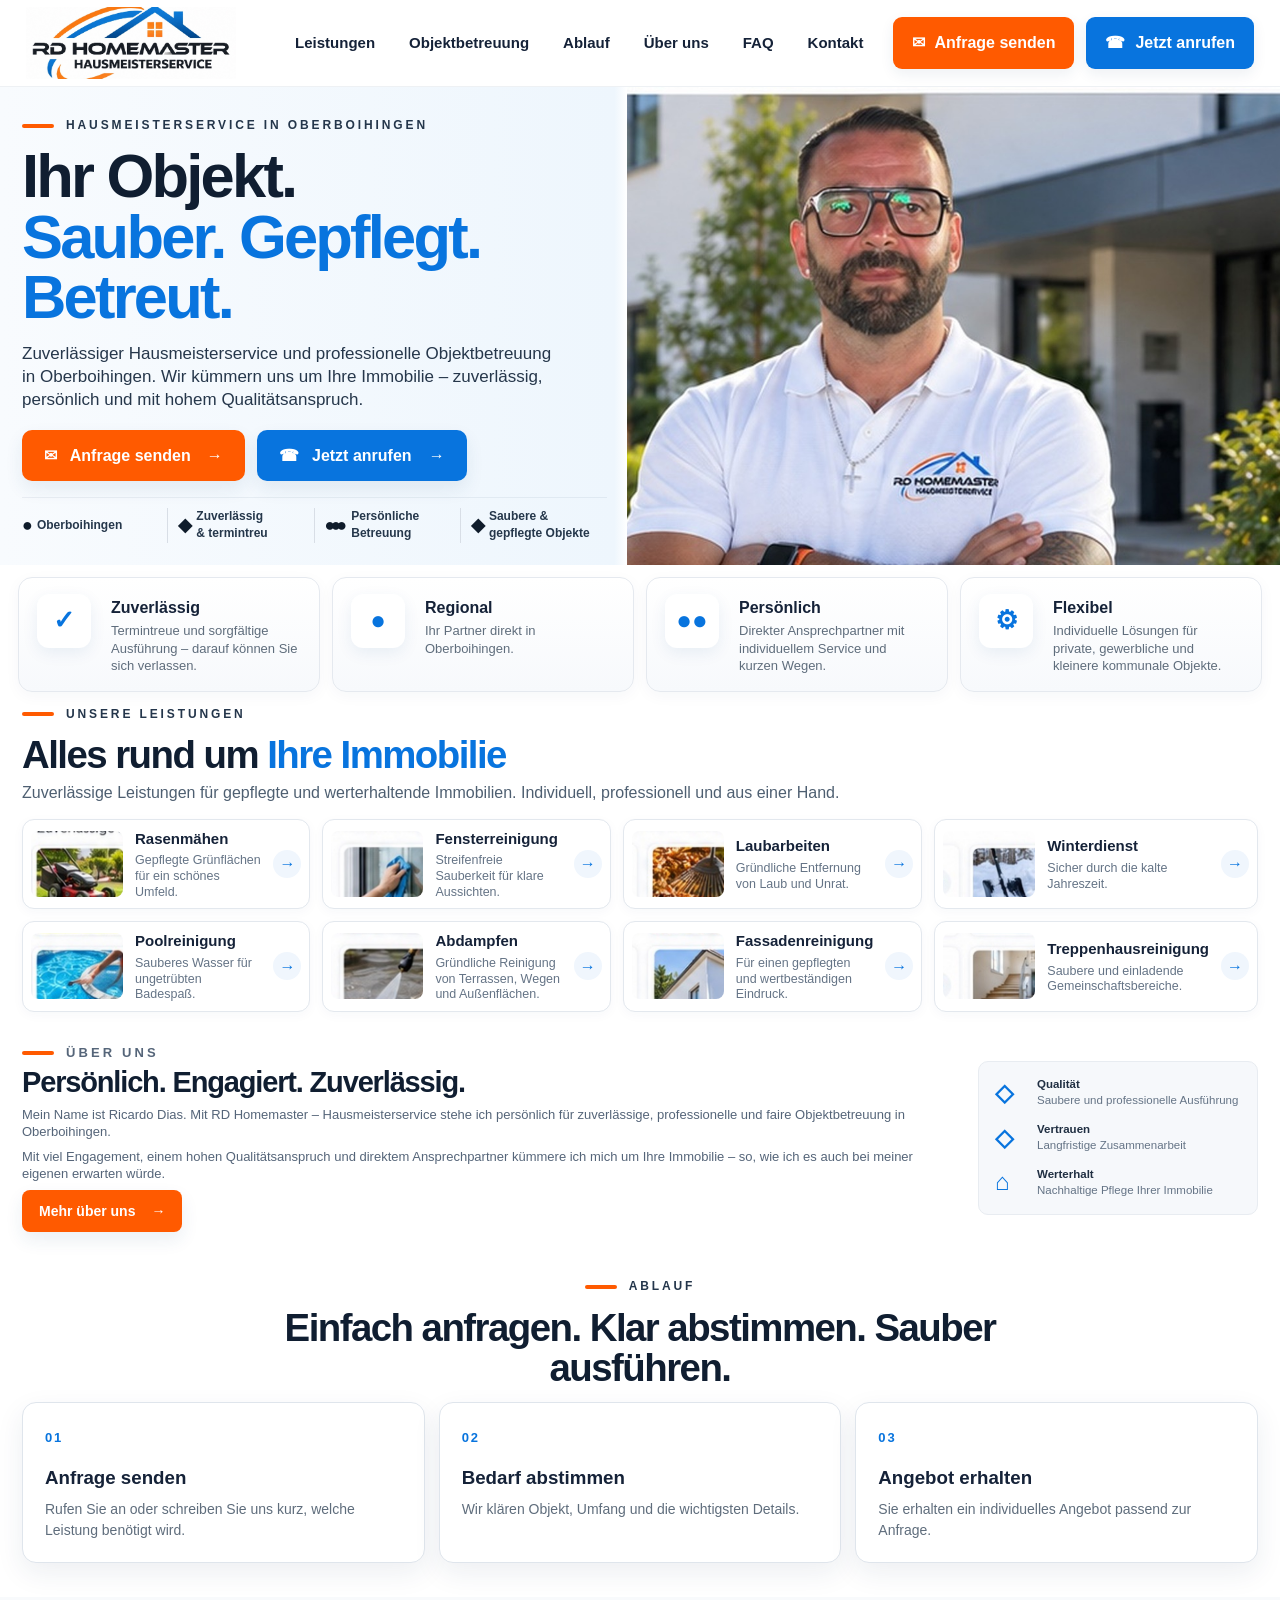
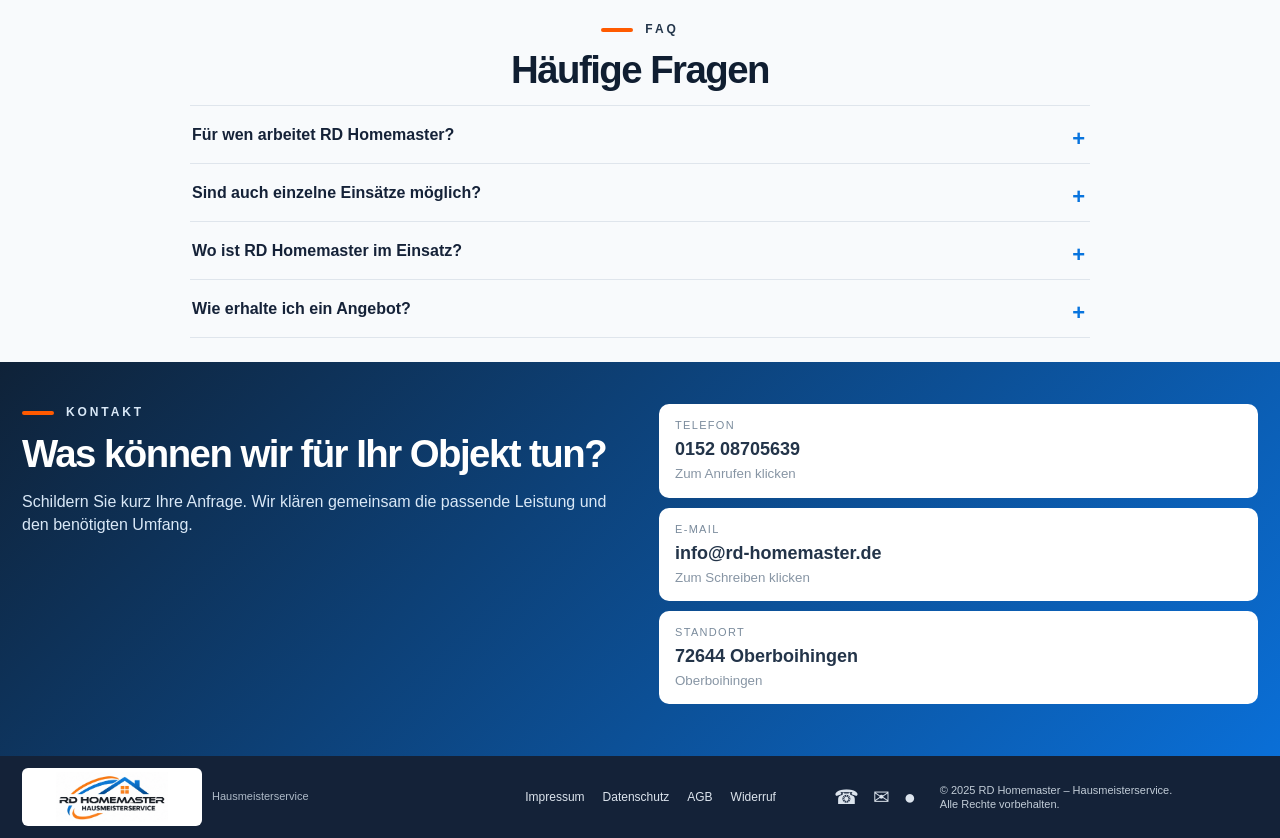
==== commit d83ec4d6: "Add files via upload" ====
--- a/index.html
+++ b/index.html
@@ -5,7 +5,7 @@
   <meta name="viewport" content="width=device-width,initial-scale=1">
   <meta name="theme-color" content="#0b6fd8">
   <title>RD Homemaster | Hausmeisterservice Oberboihingen</title>
-  <meta name="description" content="RD Homemaster – Hausmeisterservice und Objektbetreuung in Oberboihingen und im Landkreis Esslingen. Gartenpflege, Fensterreinigung, Laubarbeiten, Winterdienst, Poolpflege, Außenreinigung und mehr.">
+  <meta name="description" content="RD Homemaster – Hausmeisterservice und Objektbetreuung in Oberboihingen. Gartenpflege, Fensterreinigung, Laubarbeiten, Winterdienst, Poolpflege, Außenreinigung und mehr.">
   <meta name="robots" content="index,follow,max-image-preview:large">
   <link rel="canonical" href="https://www.rd-homemaster.de/">
   <meta property="og:type" content="website">
@@ -32,7 +32,7 @@
       "addressLocality":"Oberboihingen",
       "addressCountry":"DE"
     },
-    "areaServed":["Oberboihingen","Landkreis Esslingen"]
+    "areaServed":["Oberboihingen"]
   }
   </script>
 </head>
@@ -75,7 +75,7 @@
       <div class="hero-copy">
         <p class="eyebrow"><span></span> Hausmeisterservice in Oberboihingen</p>
         <h1>Ihr Objekt.<br><em>Sauber. Gepflegt. Betreut.</em></h1>
-        <p class="hero-lead">Zuverlässiger Hausmeisterservice und professionelle Objektbetreuung in Oberboihingen und im Landkreis Esslingen. Wir kümmern uns um Ihre Immobilie – zuverlässig, persönlich und mit hohem Qualitätsanspruch.</p>
+        <p class="hero-lead">Zuverlässiger Hausmeisterservice und professionelle Objektbetreuung in Oberboihingen. Wir kümmern uns um Ihre Immobilie – zuverlässig, persönlich und mit hohem Qualitätsanspruch.</p>
 
         <div class="hero-actions">
           <a class="btn btn-orange" href="mailto:info@rd-homemaster.de?subject=Anfrage%20über%20rd-homemaster.de">✉ &nbsp; Anfrage senden <span>→</span></a>
@@ -83,7 +83,7 @@
         </div>
 
         <div class="hero-meta" id="objektbetreuung">
-          <div><b>●</b><span>Oberboihingen &<br>Landkreis Esslingen</span></div>
+          <div><b>●</b><span>Oberboihingen</span></div>
           <div><b>◆</b><span>Zuverlässig<br>& termintreu</span></div>
           <div><b>●●●</b><span>Persönliche<br>Betreuung</span></div>
           <div><b>◆</b><span>Saubere &<br>gepflegte Objekte</span></div>
@@ -101,7 +101,7 @@
     </div>
     <div class="benefit-card">
       <div class="benefit-icon">●</div>
-      <div><strong>Regional</strong><p>Ihr Partner in Oberboihingen und im gesamten Landkreis Esslingen.</p></div>
+      <div><strong>Regional</strong><p>Ihr Partner direkt in Oberboihingen.</p></div>
     </div>
     <div class="benefit-card">
       <div class="benefit-icon">●●</div>
@@ -157,11 +157,10 @@
   </section>
 
   <section class="about section" id="ueber-uns">
-    <div class="about-photo"><img src="assets/about.jpg" alt="RD Homemaster – persönlicher Ansprechpartner" loading="lazy"></div>
     <div class="about-copy">
       <p class="eyebrow"><span></span> Über uns</p>
       <h2>Persönlich. Engagiert. Zuverlässig.</h2>
-      <p>Mein Name ist Ricardo Dias. Mit RD Homemaster – Hausmeisterservice stehe ich persönlich für zuverlässige, professionelle und faire Objektbetreuung in Oberboihingen und im Landkreis Esslingen.</p>
+      <p>Mein Name ist Ricardo Dias. Mit RD Homemaster – Hausmeisterservice stehe ich persönlich für zuverlässige, professionelle und faire Objektbetreuung in Oberboihingen.</p>
       <p>Mit viel Engagement, einem hohen Qualitätsanspruch und direktem Ansprechpartner kümmere ich mich um Ihre Immobilie – so, wie ich es auch bei meiner eigenen erwarten würde.</p>
       <a class="btn btn-orange small" href="#kontakt">Mehr über uns <span>→</span></a>
     </div>
@@ -189,7 +188,7 @@
     <div class="faq-list">
       <details><summary>Für wen arbeitet RD Homemaster?</summary><p>Für private Eigentümer, Gewerbekunden und nach Vereinbarung für die laufende Betreuung von Objekten.</p></details>
       <details><summary>Sind auch einzelne Einsätze möglich?</summary><p>Ja. Leistungen können einmalig, saisonal oder regelmäßig vereinbart werden.</p></details>
-      <details><summary>Wo ist RD Homemaster im Einsatz?</summary><p>Der Schwerpunkt liegt in Oberboihingen und der näheren Umgebung im Landkreis Esslingen.</p></details>
+      <details><summary>Wo ist RD Homemaster im Einsatz?</summary><p>Der Schwerpunkt liegt in Oberboihingen.</p></details>
       <details><summary>Wie erhalte ich ein Angebot?</summary><p>Am einfachsten telefonisch oder per E-Mail. Nennen Sie die gewünschte Leistung, den Ort und ungefähr den Umfang.</p></details>
     </div>
   </section>
@@ -199,7 +198,7 @@
     <div class="contact-cards">
       <a href="tel:+4915208705639"><span>Telefon</span><strong>0152 08705639</strong><small>Zum Anrufen klicken</small></a>
       <a href="mailto:info@rd-homemaster.de?subject=Anfrage%20über%20rd-homemaster.de"><span>E-Mail</span><strong>info@rd-homemaster.de</strong><small>Zum Schreiben klicken</small></a>
-      <div><span>Standort</span><strong>72644 Oberboihingen</strong><small>Landkreis Esslingen</small></div>
+      <div><span>Standort</span><strong>72644 Oberboihingen</strong><small>Oberboihingen</small></div>
     </div>
   </section>
 </main>
--- a/style.css
+++ b/style.css
@@ -66,7 +66,7 @@
 .service-card h3{font-size:15px;margin:0 0 4px}.service-card p{margin:0;color:#657486;font-size:12.5px;line-height:1.25}
 .arrow{width:28px;height:28px;border-radius:50%;display:grid;place-items:center;background:#f0f6fd;color:var(--blue);font-weight:900}
 
-.about{display:grid;grid-template-columns:31% 1fr 280px;gap:26px;align-items:center;padding-top:8px;padding-bottom:14px}
+.about{display:grid;grid-template-columns:1fr 280px;gap:26px;align-items:center;padding-top:8px;padding-bottom:14px}
 .about-photo img{width:100%;height:142px;object-fit:cover;border-radius:10px}
 .about-copy .eyebrow{margin-bottom:6px}.about-copy h2{font-size:29px;margin-bottom:8px}.about-copy p{margin:0 0 7px;color:#556579;font-size:13px;line-height:1.35}
 .quality-box{display:grid;gap:10px;background:#f6f8fb;border:1px solid #e8ecf1;border-radius:10px;padding:14px 16px}
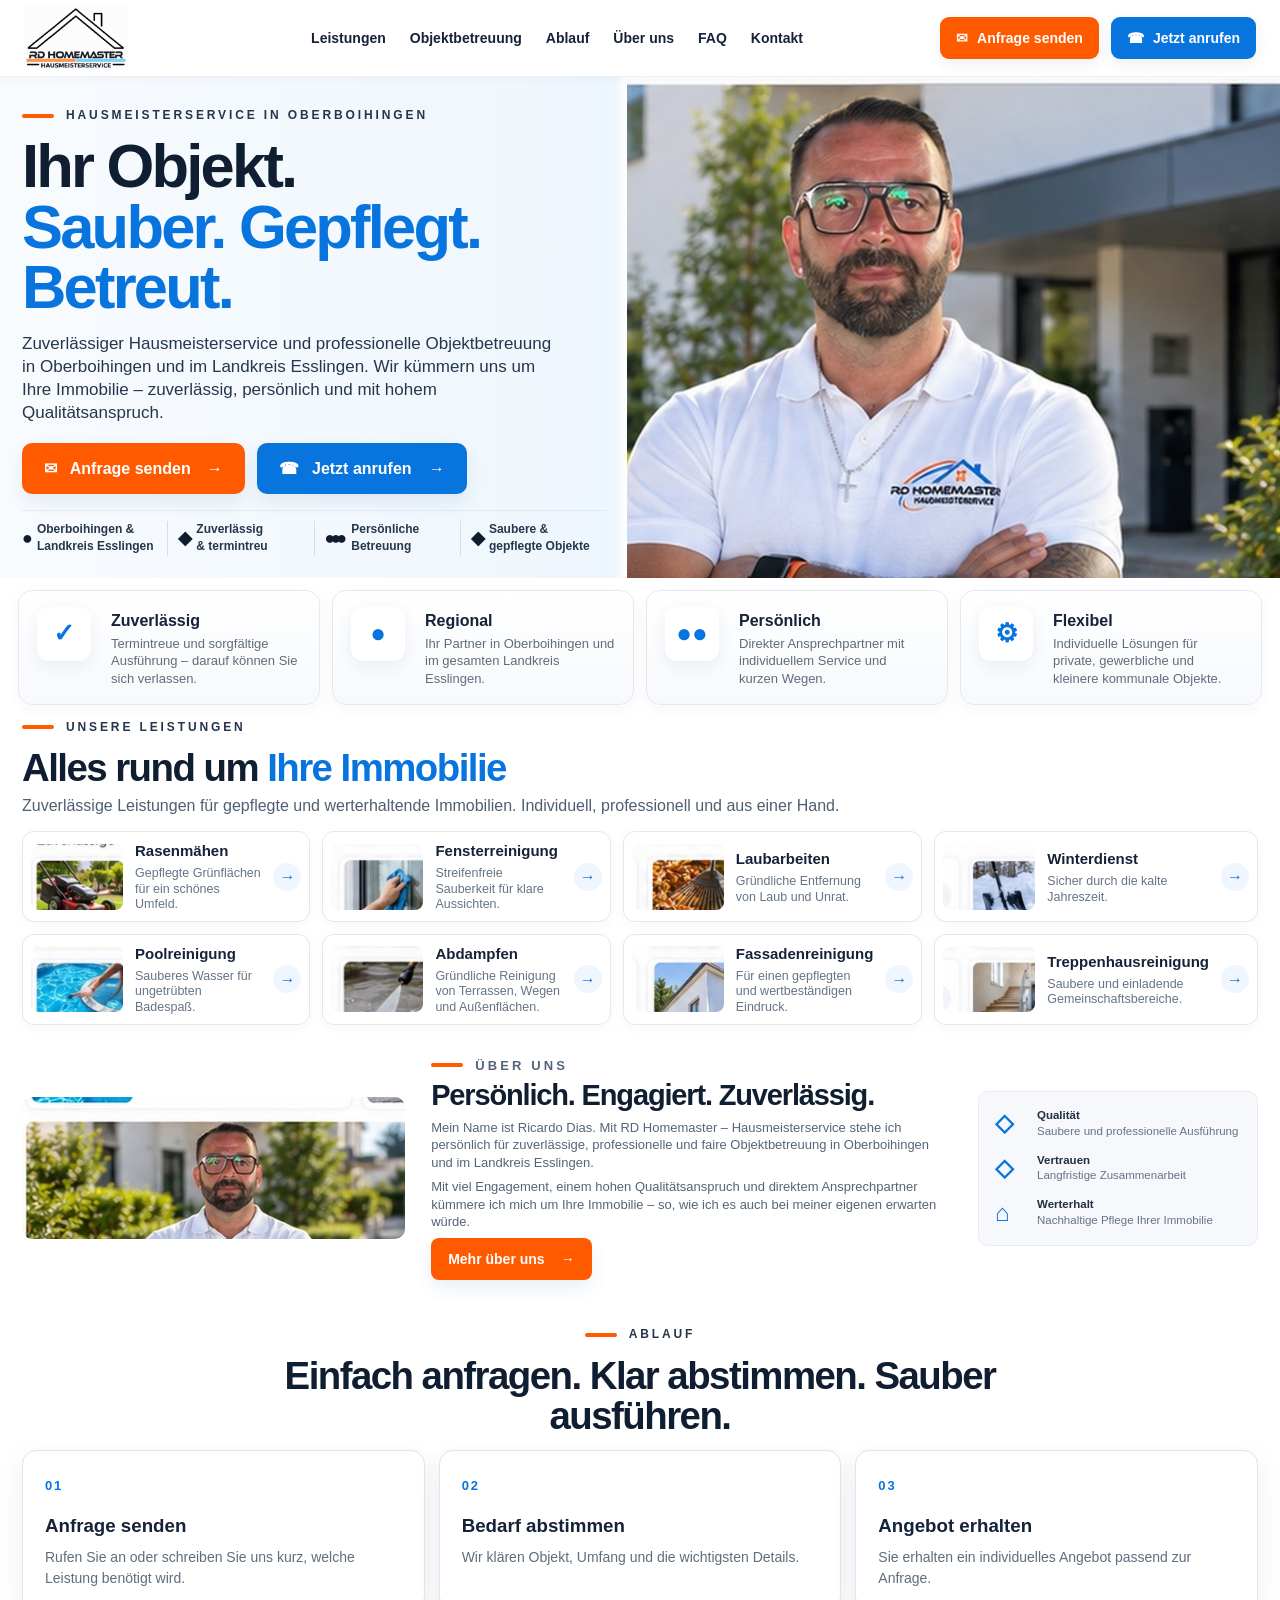
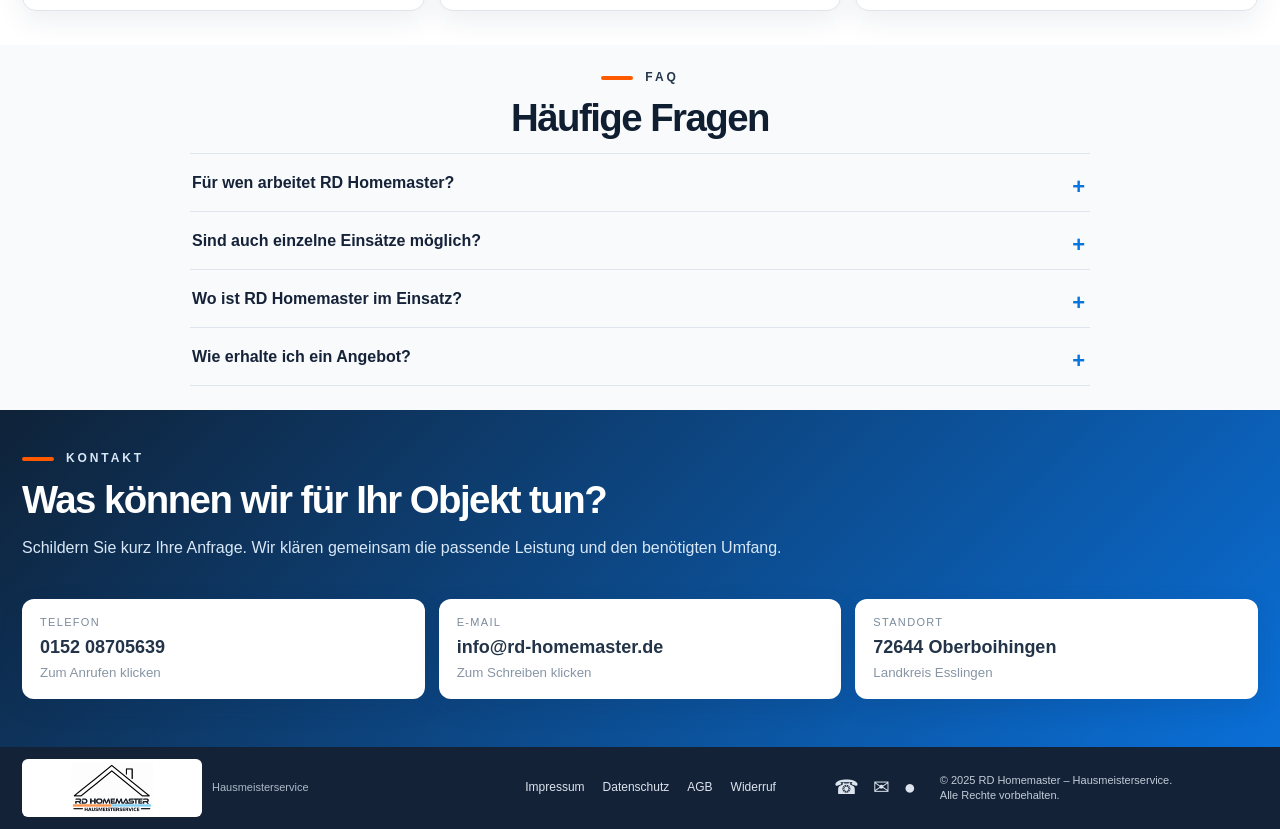
==== commit de565190: "Add files via upload" ====
--- a/index.html
+++ b/index.html
@@ -5,7 +5,7 @@
   <meta name="viewport" content="width=device-width,initial-scale=1">
   <meta name="theme-color" content="#0b6fd8">
   <title>RD Homemaster | Hausmeisterservice Oberboihingen</title>
-  <meta name="description" content="RD Homemaster – Hausmeisterservice und Objektbetreuung in Oberboihingen. Gartenpflege, Fensterreinigung, Laubarbeiten, Winterdienst, Poolpflege, Außenreinigung und mehr.">
+  <meta name="description" content="RD Homemaster – Hausmeisterservice und Objektbetreuung in Oberboihingen und im Landkreis Esslingen. Gartenpflege, Fensterreinigung, Laubarbeiten, Winterdienst, Poolpflege, Außenreinigung und mehr.">
   <meta name="robots" content="index,follow,max-image-preview:large">
   <link rel="canonical" href="https://www.rd-homemaster.de/">
   <meta property="og:type" content="website">
@@ -32,7 +32,7 @@
       "addressLocality":"Oberboihingen",
       "addressCountry":"DE"
     },
-    "areaServed":["Oberboihingen"]
+    "areaServed":["Oberboihingen","Landkreis Esslingen"]
   }
   </script>
 </head>
@@ -75,7 +75,7 @@
       <div class="hero-copy">
         <p class="eyebrow"><span></span> Hausmeisterservice in Oberboihingen</p>
         <h1>Ihr Objekt.<br><em>Sauber. Gepflegt. Betreut.</em></h1>
-        <p class="hero-lead">Zuverlässiger Hausmeisterservice und professionelle Objektbetreuung in Oberboihingen. Wir kümmern uns um Ihre Immobilie – zuverlässig, persönlich und mit hohem Qualitätsanspruch.</p>
+        <p class="hero-lead">Zuverlässiger Hausmeisterservice und professionelle Objektbetreuung in Oberboihingen und im Landkreis Esslingen. Wir kümmern uns um Ihre Immobilie – zuverlässig, persönlich und mit hohem Qualitätsanspruch.</p>
 
         <div class="hero-actions">
           <a class="btn btn-orange" href="mailto:info@rd-homemaster.de?subject=Anfrage%20über%20rd-homemaster.de">✉ &nbsp; Anfrage senden <span>→</span></a>
@@ -83,7 +83,7 @@
         </div>
 
         <div class="hero-meta" id="objektbetreuung">
-          <div><b>●</b><span>Oberboihingen</span></div>
+          <div><b>●</b><span>Oberboihingen &<br>Landkreis Esslingen</span></div>
           <div><b>◆</b><span>Zuverlässig<br>& termintreu</span></div>
           <div><b>●●●</b><span>Persönliche<br>Betreuung</span></div>
           <div><b>◆</b><span>Saubere &<br>gepflegte Objekte</span></div>
@@ -101,7 +101,7 @@
     </div>
     <div class="benefit-card">
       <div class="benefit-icon">●</div>
-      <div><strong>Regional</strong><p>Ihr Partner direkt in Oberboihingen.</p></div>
+      <div><strong>Regional</strong><p>Ihr Partner in Oberboihingen und im gesamten Landkreis Esslingen.</p></div>
     </div>
     <div class="benefit-card">
       <div class="benefit-icon">●●</div>
@@ -157,10 +157,11 @@
   </section>
 
   <section class="about section" id="ueber-uns">
+    <div class="about-photo"><img src="assets/about.jpg" alt="RD Homemaster – persönlicher Ansprechpartner" loading="lazy"></div>
     <div class="about-copy">
       <p class="eyebrow"><span></span> Über uns</p>
       <h2>Persönlich. Engagiert. Zuverlässig.</h2>
-      <p>Mein Name ist Ricardo Dias. Mit RD Homemaster – Hausmeisterservice stehe ich persönlich für zuverlässige, professionelle und faire Objektbetreuung in Oberboihingen.</p>
+      <p>Mein Name ist Ricardo Dias. Mit RD Homemaster – Hausmeisterservice stehe ich persönlich für zuverlässige, professionelle und faire Objektbetreuung in Oberboihingen und im Landkreis Esslingen.</p>
       <p>Mit viel Engagement, einem hohen Qualitätsanspruch und direktem Ansprechpartner kümmere ich mich um Ihre Immobilie – so, wie ich es auch bei meiner eigenen erwarten würde.</p>
       <a class="btn btn-orange small" href="#kontakt">Mehr über uns <span>→</span></a>
     </div>
@@ -188,7 +189,7 @@
     <div class="faq-list">
       <details><summary>Für wen arbeitet RD Homemaster?</summary><p>Für private Eigentümer, Gewerbekunden und nach Vereinbarung für die laufende Betreuung von Objekten.</p></details>
       <details><summary>Sind auch einzelne Einsätze möglich?</summary><p>Ja. Leistungen können einmalig, saisonal oder regelmäßig vereinbart werden.</p></details>
-      <details><summary>Wo ist RD Homemaster im Einsatz?</summary><p>Der Schwerpunkt liegt in Oberboihingen.</p></details>
+      <details><summary>Wo ist RD Homemaster im Einsatz?</summary><p>Der Schwerpunkt liegt in Oberboihingen und der näheren Umgebung im Landkreis Esslingen.</p></details>
       <details><summary>Wie erhalte ich ein Angebot?</summary><p>Am einfachsten telefonisch oder per E-Mail. Nennen Sie die gewünschte Leistung, den Ort und ungefähr den Umfang.</p></details>
     </div>
   </section>
@@ -198,7 +199,7 @@
     <div class="contact-cards">
       <a href="tel:+4915208705639"><span>Telefon</span><strong>0152 08705639</strong><small>Zum Anrufen klicken</small></a>
       <a href="mailto:info@rd-homemaster.de?subject=Anfrage%20über%20rd-homemaster.de"><span>E-Mail</span><strong>info@rd-homemaster.de</strong><small>Zum Schreiben klicken</small></a>
-      <div><span>Standort</span><strong>72644 Oberboihingen</strong><small>Oberboihingen</small></div>
+      <div><span>Standort</span><strong>72644 Oberboihingen</strong><small>Landkreis Esslingen</small></div>
     </div>
   </section>
 </main>
--- a/style.css
+++ b/style.css
@@ -20,14 +20,14 @@
 .skip-link{position:absolute;left:-9999px}.skip-link:focus{left:16px;top:16px;background:#000;color:#fff;padding:10px 14px;z-index:1000;border-radius:8px}
 .sr-only{position:absolute;width:1px;height:1px;margin:-1px;overflow:hidden;clip:rect(0 0 0 0)}
 
-.site-header{position:sticky;top:0;z-index:50;background:#fff;border-bottom:1px solid #eef1f4}
-.header-inner{height:86px;max-width:var(--max);margin:auto;padding:0 26px;display:grid;grid-template-columns:240px 1fr auto;gap:28px;align-items:center}
-.brand{display:flex;align-items:center;height:72px;overflow:hidden}
-.brand img{width:210px;height:auto}
-.main-nav{display:flex;justify-content:center;align-items:center;gap:34px;font-size:15px;font-weight:700}
+.site-header{position:sticky;top:0;z-index:50;background:rgba(255,255,255,.98);border-bottom:1px solid #eef1f4;box-shadow:0 2px 10px rgba(15,33,53,.035)}
+.header-inner{height:76px;max-width:var(--max);margin:auto;padding:0 24px;display:grid;grid-template-columns:150px 1fr auto;gap:22px;align-items:center}
+.brand{display:flex;align-items:center;justify-content:flex-start;height:70px;overflow:visible}
+.brand img{width:auto;height:64px;max-width:140px;object-fit:contain}
+.main-nav{display:flex;justify-content:center;align-items:center;gap:24px;font-size:14px;font-weight:700}
 .main-nav a:hover{color:var(--blue)}
 .header-actions{display:flex;gap:12px}
-.top-btn{display:flex;align-items:center;gap:10px;padding:14px 19px;border-radius:9px;color:#fff;font-weight:800;white-space:nowrap;box-shadow:0 5px 14px rgba(20,60,100,.08)}
+.top-btn{display:flex;align-items:center;gap:9px;padding:11px 16px;border-radius:9px;color:#fff;font-size:14px;font-weight:800;white-space:nowrap;box-shadow:0 5px 14px rgba(20,60,100,.08)}
 .top-btn-orange{background:var(--orange)}.top-btn-blue{background:var(--blue)}
 .menu-button{display:none;background:#fff;border:1px solid var(--line);width:44px;height:44px;border-radius:10px;padding:10px}
 .menu-button span{display:block;height:2px;background:var(--text);margin:5px 0}
@@ -66,7 +66,7 @@
 .service-card h3{font-size:15px;margin:0 0 4px}.service-card p{margin:0;color:#657486;font-size:12.5px;line-height:1.25}
 .arrow{width:28px;height:28px;border-radius:50%;display:grid;place-items:center;background:#f0f6fd;color:var(--blue);font-weight:900}
 
-.about{display:grid;grid-template-columns:1fr 280px;gap:26px;align-items:center;padding-top:8px;padding-bottom:14px}
+.about{display:grid;grid-template-columns:31% 1fr 280px;gap:26px;align-items:center;padding-top:8px;padding-bottom:14px}
 .about-photo img{width:100%;height:142px;object-fit:cover;border-radius:10px}
 .about-copy .eyebrow{margin-bottom:6px}.about-copy h2{font-size:29px;margin-bottom:8px}.about-copy p{margin:0 0 7px;color:#556579;font-size:13px;line-height:1.35}
 .quality-box{display:grid;gap:10px;background:#f6f8fb;border:1px solid #e8ecf1;border-radius:10px;padding:14px 16px}
@@ -76,15 +76,15 @@
 
 .faq{background:#f8fafc;max-width:none;padding-left:max(22px,calc((100vw - var(--max))/2));padding-right:max(22px,calc((100vw - var(--max))/2))}.faq-list{max-width:900px;margin:auto;border-top:1px solid var(--line)}.faq-list details{border-bottom:1px solid var(--line)}.faq-list summary{padding:17px 34px 17px 2px;cursor:pointer;font-weight:800;list-style:none;position:relative}.faq-list summary::-webkit-details-marker{display:none}.faq-list summary::after{content:'+';position:absolute;right:5px;color:var(--blue);font-size:22px}.faq-list details[open] summary::after{content:'–'}.faq-list p{margin:-2px 0 16px;color:var(--muted);max-width:760px}
 
-.contact{max-width:none;background:linear-gradient(135deg,#0f2238,#0a6fd7);color:#fff;display:grid;grid-template-columns:1fr 1fr;gap:38px;padding:42px max(22px,calc((100vw - var(--max))/2)) 52px}.contact h2{color:#fff}.contact p{color:#d9e8f7}.eyebrow.light{color:#d9e8f7}.eyebrow.light span{background:var(--orange)}
-.contact-cards{display:grid;gap:10px}.contact-cards>a,.contact-cards>div{display:block;background:#fff;color:#233449;border-radius:10px;padding:14px 16px}.contact-cards span,.contact-cards small,.contact-cards strong{display:block}.contact-cards span{font-size:11px;text-transform:uppercase;letter-spacing:.12em;color:#7a8b9c}.contact-cards strong{font-size:18px;margin:2px 0}.contact-cards small{color:#8795a4}
+.contact{max-width:none;background:linear-gradient(135deg,#0f2238,#0a6fd7);color:#fff;display:grid;grid-template-columns:1fr;gap:24px;padding:40px max(22px,calc((100vw - var(--max))/2)) 48px}.contact-copy{max-width:760px}.contact h2{color:#fff}.contact p{color:#d9e8f7}.eyebrow.light{color:#d9e8f7}.eyebrow.light span{background:var(--orange)}
+.contact-cards{display:grid;grid-template-columns:repeat(3,minmax(0,1fr));gap:14px}.contact-cards>a,.contact-cards>div{display:block;background:#fff;color:#233449;border-radius:12px;padding:16px 18px;min-width:0;box-shadow:0 8px 24px rgba(4,40,80,.12)}.contact-cards span,.contact-cards small,.contact-cards strong{display:block}.contact-cards span{font-size:11px;text-transform:uppercase;letter-spacing:.12em;color:#7a8b9c}.contact-cards strong{font-size:18px;margin:3px 0;overflow-wrap:anywhere}.contact-cards small{color:#8795a4}
 
 .site-footer{background:#142238;color:#dce4ed;min-height:78px;display:grid;grid-template-columns:1.4fr 1fr auto 1fr;gap:24px;align-items:center;padding:12px max(22px,calc((100vw - var(--max))/2));font-size:12px}.footer-logo{display:flex;align-items:center;gap:10px}.footer-logo img{width:180px;height:58px;object-fit:contain;background:#fff;border-radius:6px;padding:4px}.footer-logo span{font-size:11px;color:#aebac7}.site-footer nav{display:flex;gap:18px;justify-content:center}.site-footer nav a:hover{color:#fff}.footer-contact{display:flex;gap:14px;font-size:20px}.site-footer p{margin:0;color:#c1ccd7;font-size:11px;line-height:1.3}
 .mobile-actions{display:none}
 
 .legal-page{background:#f7f9fc}.legal-shell{max-width:900px;margin:auto;padding:44px 22px 70px}.legal-back{display:inline-block;margin-bottom:24px;color:var(--blue);font-weight:800}.legal-shell h1{font-size:44px;margin:0 0 24px}.legal-shell h2{margin:28px 0 8px}.legal-shell p,.legal-shell li{color:#536477}.legal-card{background:#fff;border:1px solid var(--line);border-radius:14px;padding:22px}.legal-note{margin-top:20px;background:#fff7e8;border:1px solid #f1d8aa;border-radius:12px;padding:16px;color:#6e562d}.legal-links{display:flex;gap:10px;flex-wrap:wrap;margin-top:22px}.legal-links a{padding:10px 14px;border-radius:999px;border:1px solid var(--line);background:#fff;color:#42607e;font-weight:800}
 
-@media(max-width:1180px){.header-inner{grid-template-columns:210px 1fr auto}.main-nav{gap:20px}.header-actions .top-btn:first-child{display:none}.service-grid{grid-template-columns:repeat(2,1fr)}.benefit-strip{grid-template-columns:repeat(2,1fr)}.about{grid-template-columns:35% 1fr}.quality-box{grid-column:1/-1;grid-template-columns:repeat(3,1fr)}}
-@media(max-width:900px){.header-inner{grid-template-columns:190px 1fr auto;height:78px}.brand img{width:180px}.menu-button{display:block;justify-self:end}.main-nav{display:none;position:absolute;top:78px;left:0;right:0;background:#fff;border-top:1px solid #eef1f4;border-bottom:1px solid var(--line);padding:14px 22px;flex-direction:column;align-items:flex-start;gap:4px;box-shadow:0 14px 24px rgba(20,45,80,.08)}.main-nav.open{display:flex}.main-nav a{padding:10px;width:100%}.header-actions{display:none}.hero-content{grid-template-columns:1fr}.hero-copy{padding:34px 22px 22px}.hero-photo{min-height:360px;background-position:center top}.hero-meta{max-width:none}.about{grid-template-columns:1fr 1fr}.about-photo img{height:210px}.quality-box{grid-column:1/-1}.contact{grid-template-columns:1fr}.site-footer{grid-template-columns:1fr 1fr}.footer-logo{grid-column:1/-1}.site-footer nav{justify-content:flex-start;flex-wrap:wrap}}
-@media(max-width:640px){body{padding-bottom:66px}.header-inner{padding:0 14px;grid-template-columns:1fr auto}.brand{height:62px}.brand img{width:165px}.hero h1{font-size:3.15rem}.hero-lead{font-size:15px}.hero-actions{display:grid}.btn{min-width:0;width:100%}.hero-meta{grid-template-columns:1fr 1fr;gap:8px}.hero-meta div{border:0;background:rgba(255,255,255,.72);border-radius:10px;padding:9px}.hero-photo{min-height:300px;background-position:48% top}.benefit-strip{grid-template-columns:1fr;padding:0 14px}.section{padding:24px 14px}.service-grid{grid-template-columns:1fr}.about{grid-template-columns:1fr}.about-photo img{height:240px}.quality-box{grid-template-columns:1fr}.process-grid{grid-template-columns:1fr}.contact{padding:36px 14px 42px}.site-footer{grid-template-columns:1fr;padding:18px 14px 28px}.footer-logo img{width:160px}.site-footer nav{gap:12px}.footer-contact{display:none}.mobile-actions{display:grid;position:fixed;left:0;right:0;bottom:0;height:66px;z-index:60;background:#fff;border-top:1px solid var(--line);grid-template-columns:1fr 1fr;gap:8px;padding:8px}.mobile-actions a{display:grid;place-items:center;border-radius:9px;font-weight:900}.mobile-actions a:first-child{background:var(--blue);color:#fff}.mobile-actions a:last-child{background:var(--orange);color:#fff}}
+@media(max-width:1180px){.header-inner{grid-template-columns:135px 1fr auto}.brand img{height:60px;max-width:125px}.main-nav{gap:18px}.header-actions .top-btn:first-child{display:none}.service-grid{grid-template-columns:repeat(2,1fr)}.benefit-strip{grid-template-columns:repeat(2,1fr)}.about{grid-template-columns:35% 1fr}.quality-box{grid-column:1/-1;grid-template-columns:repeat(3,1fr)}}
+@media(max-width:900px){.header-inner{grid-template-columns:135px 1fr auto;height:74px}.brand img{height:58px;max-width:120px}.menu-button{display:block;justify-self:end}.main-nav{display:none;position:absolute;top:74px;left:0;right:0;background:#fff;border-top:1px solid #eef1f4;border-bottom:1px solid var(--line);padding:14px 22px;flex-direction:column;align-items:flex-start;gap:4px;box-shadow:0 14px 24px rgba(20,45,80,.08)}.main-nav.open{display:flex}.main-nav a{padding:10px;width:100%}.header-actions{display:none}.hero-content{grid-template-columns:1fr}.hero-copy{padding:34px 22px 22px}.hero-photo{min-height:360px;background-position:center top}.hero-meta{max-width:none}.about{grid-template-columns:1fr 1fr}.about-photo img{height:210px}.quality-box{grid-column:1/-1}.contact-cards{grid-template-columns:repeat(3,minmax(0,1fr))}.site-footer{grid-template-columns:1fr 1fr}.footer-logo{grid-column:1/-1}.site-footer nav{justify-content:flex-start;flex-wrap:wrap}}
+@media(max-width:640px){body{padding-bottom:66px}.header-inner{padding:0 14px;grid-template-columns:1fr auto;height:70px}.brand{height:66px}.brand img{height:54px;max-width:112px}.hero h1{font-size:3.15rem}.hero-lead{font-size:15px}.hero-actions{display:grid}.btn{min-width:0;width:100%}.hero-meta{grid-template-columns:1fr 1fr;gap:8px}.hero-meta div{border:0;background:rgba(255,255,255,.72);border-radius:10px;padding:9px}.hero-photo{min-height:300px;background-position:48% top}.benefit-strip{grid-template-columns:1fr;padding:0 14px}.section{padding:24px 14px}.service-grid{grid-template-columns:1fr}.about{grid-template-columns:1fr}.about-photo img{height:240px}.quality-box{grid-template-columns:1fr}.process-grid{grid-template-columns:1fr}.contact{padding:34px 14px 40px}.contact-cards{grid-template-columns:1fr}.site-footer{grid-template-columns:1fr;padding:18px 14px 28px}.footer-logo img{width:140px;height:auto}.site-footer nav{gap:12px}.footer-contact{display:none}.mobile-actions{display:grid;position:fixed;left:0;right:0;bottom:0;height:66px;z-index:60;background:#fff;border-top:1px solid var(--line);grid-template-columns:1fr 1fr;gap:8px;padding:8px}.mobile-actions a{display:grid;place-items:center;border-radius:9px;font-weight:900}.mobile-actions a:first-child{background:var(--blue);color:#fff}.mobile-actions a:last-child{background:var(--orange);color:#fff}}
 @media(prefers-reduced-motion:reduce){*{scroll-behavior:auto!important}}
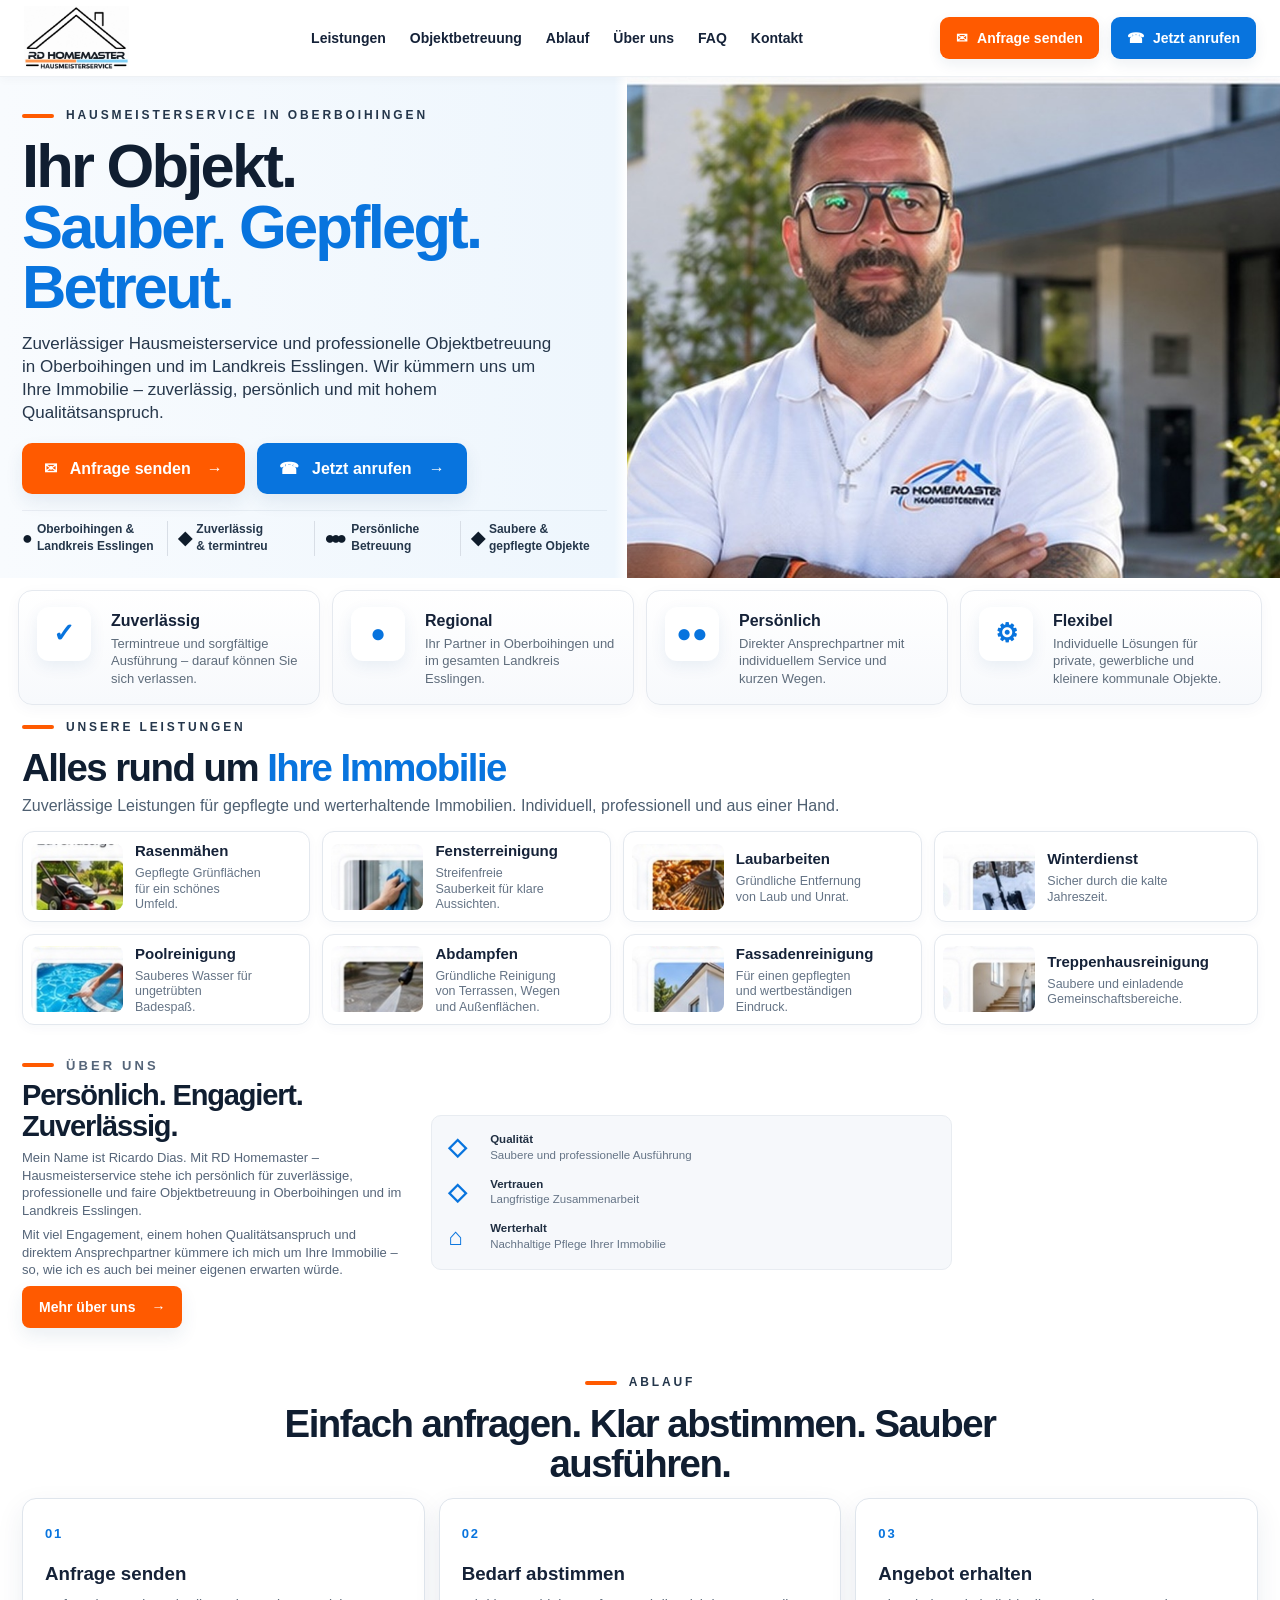
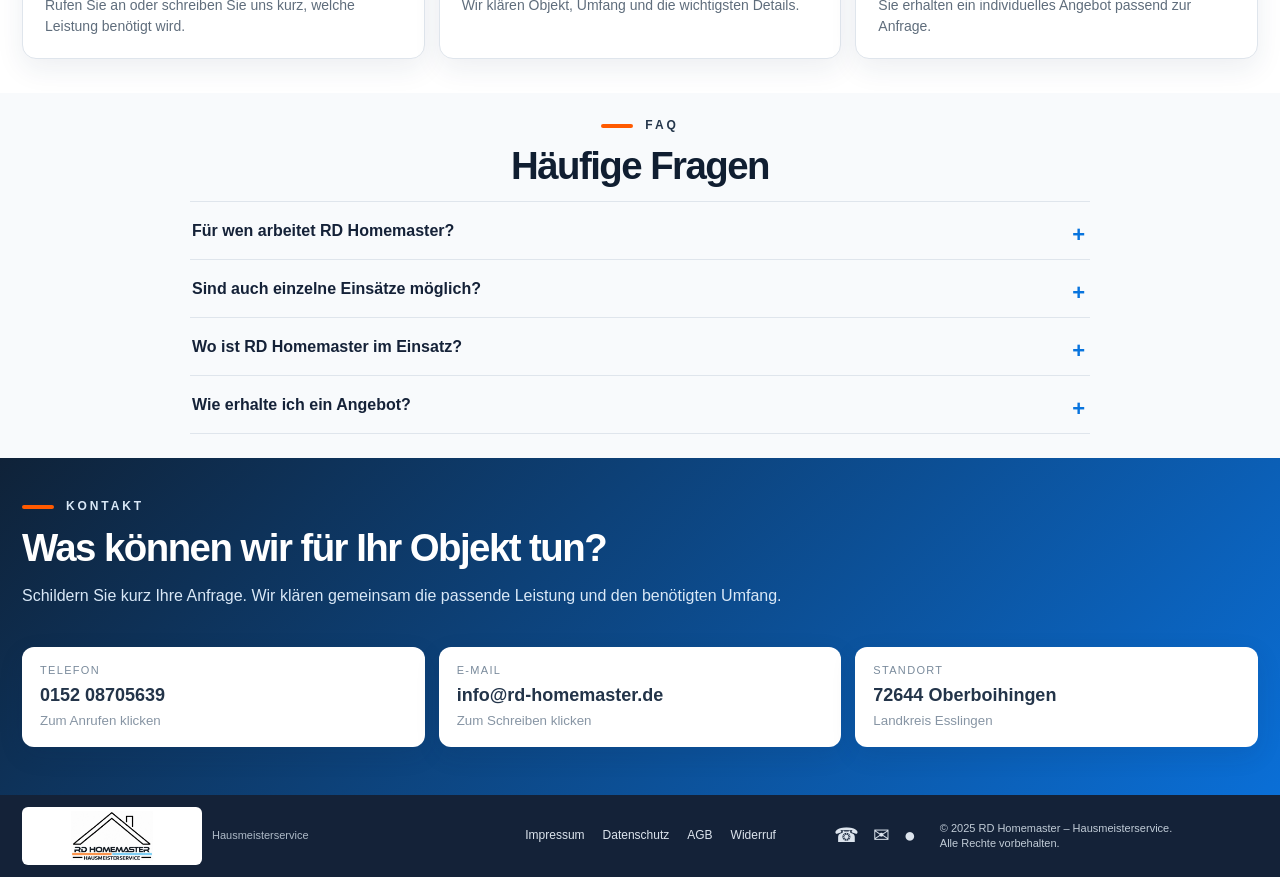
==== commit 8478e6a9: "Remove inactive service arrows and pool photo remnant" ====
--- a/index.html
+++ b/index.html
@@ -123,41 +123,41 @@
     <div class="service-grid">
       <article class="service-card">
         <img src="assets/service-rasen.jpg" alt="Rasenmähen" loading="lazy">
-        <div><h3>Rasenmähen</h3><p>Gepflegte Grünflächen für ein schönes Umfeld.</p></div><span class="arrow">→</span>
+        <div><h3>Rasenmähen</h3><p>Gepflegte Grünflächen für ein schönes Umfeld.</p></div>
       </article>
       <article class="service-card">
         <img src="assets/service-fenster.jpg" alt="Fensterreinigung" loading="lazy">
-        <div><h3>Fensterreinigung</h3><p>Streifenfreie Sauberkeit für klare Aussichten.</p></div><span class="arrow">→</span>
+        <div><h3>Fensterreinigung</h3><p>Streifenfreie Sauberkeit für klare Aussichten.</p></div>
       </article>
       <article class="service-card">
         <img src="assets/service-laub.jpg" alt="Laubarbeiten" loading="lazy">
-        <div><h3>Laubarbeiten</h3><p>Gründliche Entfernung von Laub und Unrat.</p></div><span class="arrow">→</span>
+        <div><h3>Laubarbeiten</h3><p>Gründliche Entfernung von Laub und Unrat.</p></div>
       </article>
       <article class="service-card">
         <img src="assets/service-winter.jpg" alt="Winterdienst" loading="lazy">
-        <div><h3>Winterdienst</h3><p>Sicher durch die kalte Jahreszeit.</p></div><span class="arrow">→</span>
+        <div><h3>Winterdienst</h3><p>Sicher durch die kalte Jahreszeit.</p></div>
       </article>
       <article class="service-card">
         <img src="assets/service-pool.jpg" alt="Poolreinigung" loading="lazy">
-        <div><h3>Poolreinigung</h3><p>Sauberes Wasser für ungetrübten Badespaß.</p></div><span class="arrow">→</span>
+        <div><h3>Poolreinigung</h3><p>Sauberes Wasser für ungetrübten Badespaß.</p></div>
       </article>
       <article class="service-card">
         <img src="assets/service-abdampfen.jpg" alt="Abdampfen von Außenflächen" loading="lazy">
-        <div><h3>Abdampfen</h3><p>Gründliche Reinigung von Terrassen, Wegen und Außenflächen.</p></div><span class="arrow">→</span>
+        <div><h3>Abdampfen</h3><p>Gründliche Reinigung von Terrassen, Wegen und Außenflächen.</p></div>
       </article>
       <article class="service-card">
         <img src="assets/service-fassade.jpg" alt="Fassadenreinigung" loading="lazy">
-        <div><h3>Fassadenreinigung</h3><p>Für einen gepflegten und wertbeständigen Eindruck.</p></div><span class="arrow">→</span>
+        <div><h3>Fassadenreinigung</h3><p>Für einen gepflegten und wertbeständigen Eindruck.</p></div>
       </article>
       <article class="service-card">
         <img src="assets/service-treppe.jpg" alt="Treppenhausreinigung" loading="lazy">
-        <div><h3>Treppenhausreinigung</h3><p>Saubere und einladende Gemeinschaftsbereiche.</p></div><span class="arrow">→</span>
+        <div><h3>Treppenhausreinigung</h3><p>Saubere und einladende Gemeinschaftsbereiche.</p></div>
       </article>
     </div>
   </section>
 
   <section class="about section" id="ueber-uns">
-    <div class="about-photo"><img src="assets/about.jpg" alt="RD Homemaster – persönlicher Ansprechpartner" loading="lazy"></div>
+    
     <div class="about-copy">
       <p class="eyebrow"><span></span> Über uns</p>
       <h2>Persönlich. Engagiert. Zuverlässig.</h2>
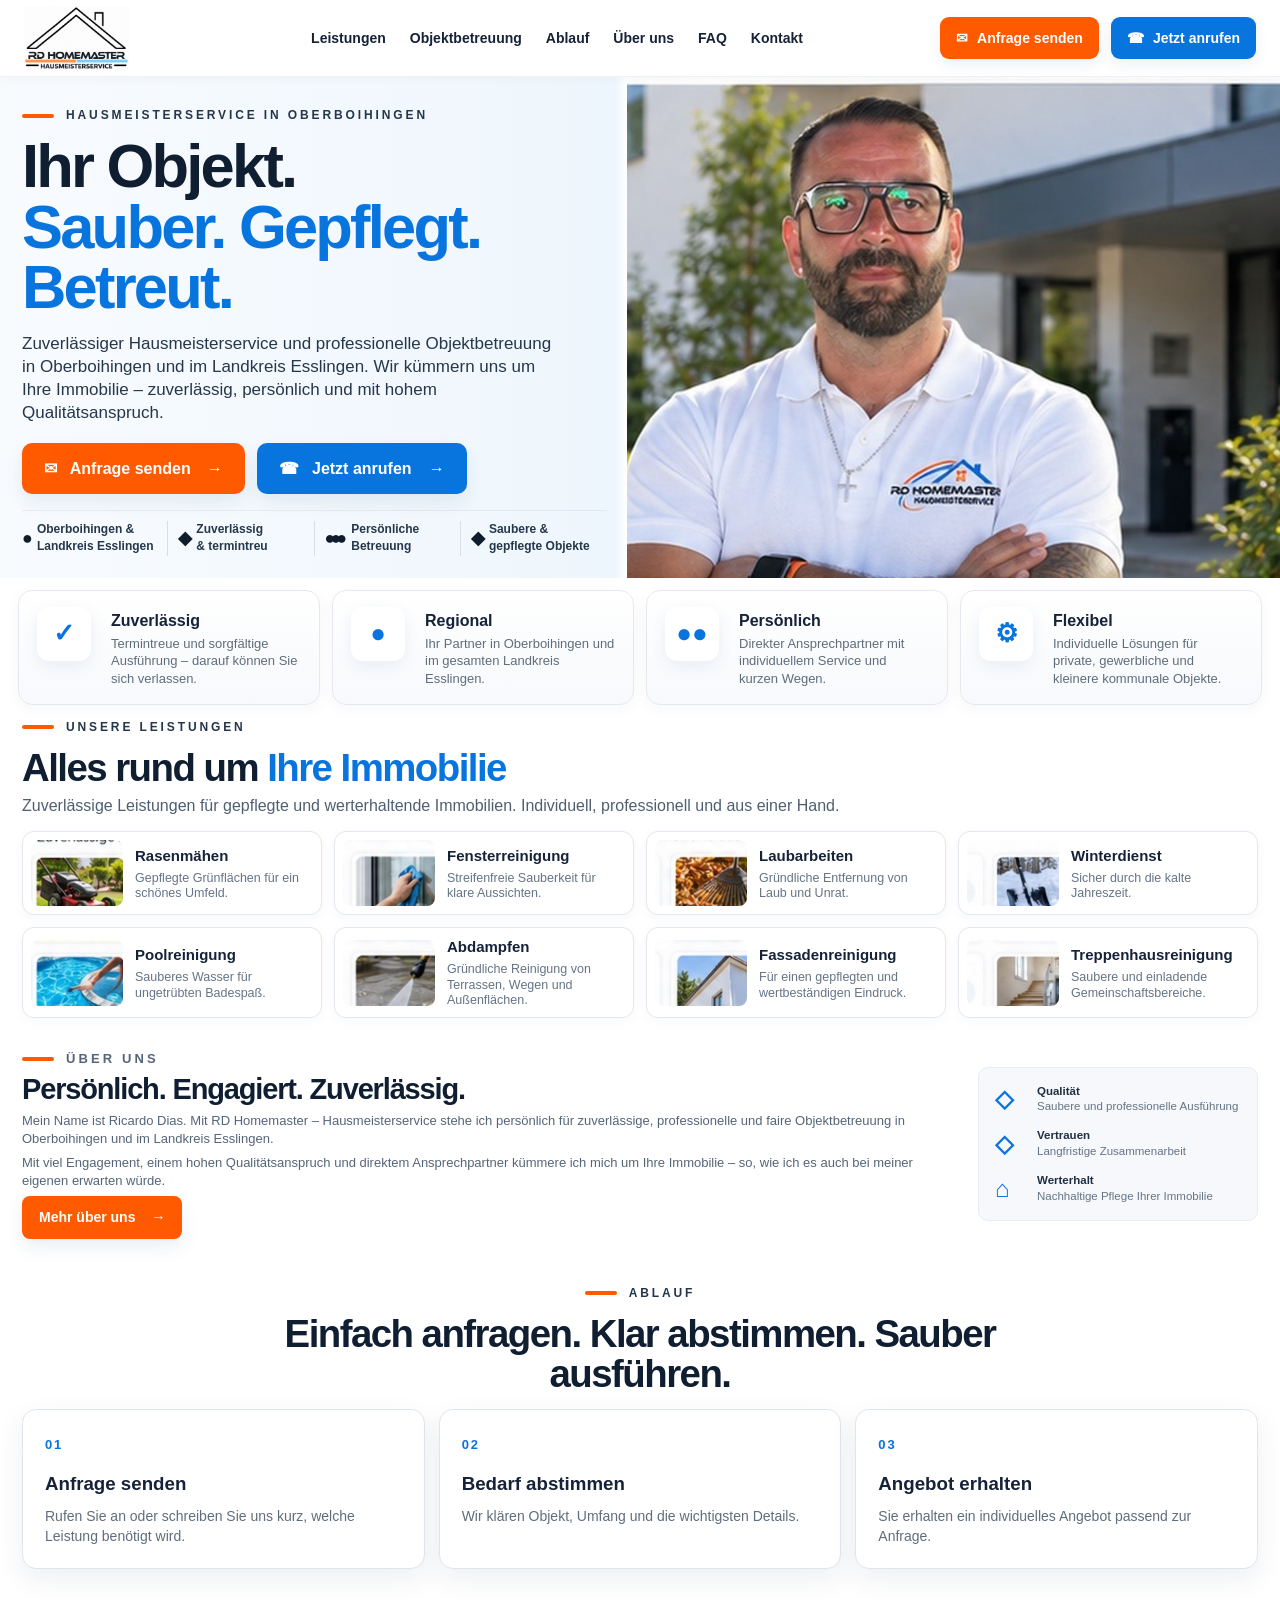
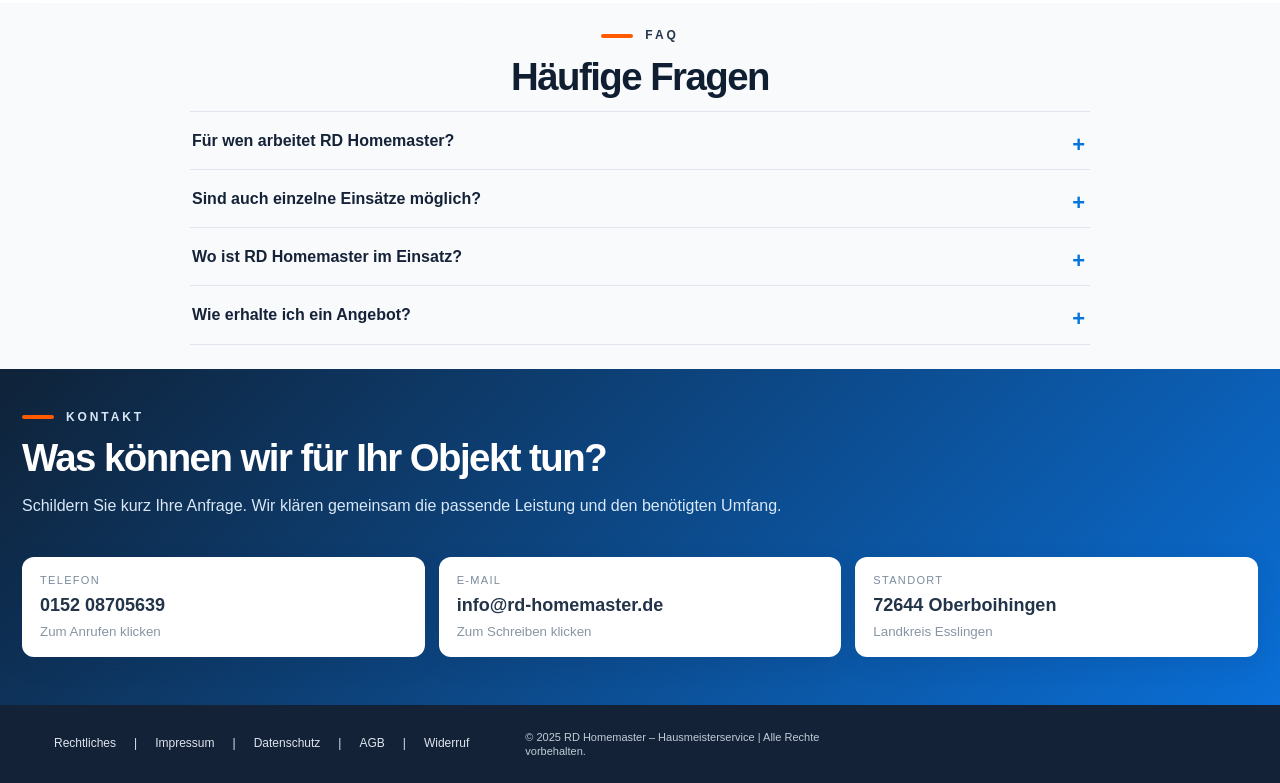
==== commit 39da42cb: "Clarify offer request and arrange legal footer with copyright 2025" ====
--- a/index.html
+++ b/index.html
@@ -190,7 +190,7 @@
       <details><summary>Für wen arbeitet RD Homemaster?</summary><p>Für private Eigentümer, Gewerbekunden und nach Vereinbarung für die laufende Betreuung von Objekten.</p></details>
       <details><summary>Sind auch einzelne Einsätze möglich?</summary><p>Ja. Leistungen können einmalig, saisonal oder regelmäßig vereinbart werden.</p></details>
       <details><summary>Wo ist RD Homemaster im Einsatz?</summary><p>Der Schwerpunkt liegt in Oberboihingen und der näheren Umgebung im Landkreis Esslingen.</p></details>
-      <details><summary>Wie erhalte ich ein Angebot?</summary><p>Am einfachsten telefonisch oder per E-Mail. Nennen Sie die gewünschte Leistung, den Ort und ungefähr den Umfang.</p></details>
+      <details><summary>Wie erhalte ich ein Angebot?</summary><p>Am einfachsten telefonisch oder per E-Mail. Nennen Sie uns bitte die gewünschte Leistung, den Einsatzort und den ungefähren Umfang der Arbeiten.</p></details>
     </div>
   </section>
 
@@ -205,15 +205,14 @@
 </main>
 
 <footer class="site-footer">
-  <div class="footer-logo"><img src="assets/logo.jpg" alt="RD Homemaster"><span>Hausmeisterservice</span></div>
   <nav aria-label="Rechtliches">
-    <a href="impressum.html">Impressum</a>
-    <a href="datenschutz.html">Datenschutz</a>
-    <a href="agb.html">AGB</a>
-    <a href="widerruf.html">Widerruf</a>
+    <span>Rechtliches</span>
+    <span aria-hidden="true">|</span><a href="impressum.html">Impressum</a>
+    <span aria-hidden="true">|</span><a href="datenschutz.html">Datenschutz</a>
+    <span aria-hidden="true">|</span><a href="agb.html">AGB</a>
+    <span aria-hidden="true">|</span><a href="widerruf.html">Widerruf</a>
   </nav>
-  <div class="footer-contact"><a href="tel:+4915208705639">☎</a><a href="mailto:info@rd-homemaster.de">✉</a><span>●</span></div>
-  <p>© 2025 RD Homemaster – Hausmeisterservice.<br>Alle Rechte vorbehalten.</p>
+  <p>© 2025 RD Homemaster – Hausmeisterservice <span aria-hidden="true">|</span> Alle Rechte vorbehalten.</p>
 </footer>
 
 <div class="mobile-actions"><a href="tel:+4915208705639">☎ Anrufen</a><a href="mailto:info@rd-homemaster.de?subject=Anfrage%20über%20rd-homemaster.de">✉ Anfrage</a></div>
--- a/style.css
+++ b/style.css
@@ -61,13 +61,11 @@
 .section-head>p:last-child{margin:0;color:#4e5f71;font-size:16px}
 .services{padding-top:10px}
 .service-grid{display:grid;grid-template-columns:repeat(4,1fr);gap:12px}
-.service-card{display:grid;grid-template-columns:92px 1fr 28px;gap:12px;align-items:center;border:1px solid #e3e8ee;border-radius:12px;padding:8px;background:#fff;min-height:80px;box-shadow:0 3px 12px rgba(30,64,102,.035)}
+.service-card{display:grid;grid-template-columns:92px 1fr;gap:12px;align-items:center;border:1px solid #e3e8ee;border-radius:12px;padding:8px;background:#fff;min-height:80px;box-shadow:0 3px 12px rgba(30,64,102,.035)}
 .service-card img{width:92px;height:66px;object-fit:cover;border-radius:8px}
 .service-card h3{font-size:15px;margin:0 0 4px}.service-card p{margin:0;color:#657486;font-size:12.5px;line-height:1.25}
-.arrow{width:28px;height:28px;border-radius:50%;display:grid;place-items:center;background:#f0f6fd;color:var(--blue);font-weight:900}
 
-.about{display:grid;grid-template-columns:31% 1fr 280px;gap:26px;align-items:center;padding-top:8px;padding-bottom:14px}
-.about-photo img{width:100%;height:142px;object-fit:cover;border-radius:10px}
+.about{display:grid;grid-template-columns:1fr 280px;gap:26px;align-items:center;padding-top:8px;padding-bottom:14px}
 .about-copy .eyebrow{margin-bottom:6px}.about-copy h2{font-size:29px;margin-bottom:8px}.about-copy p{margin:0 0 7px;color:#556579;font-size:13px;line-height:1.35}
 .quality-box{display:grid;gap:10px;background:#f6f8fb;border:1px solid #e8ecf1;border-radius:10px;padding:14px 16px}
 .quality-box div{display:grid;grid-template-columns:32px 1fr;gap:10px;align-items:center}.quality-box span{font-size:24px;color:var(--blue);font-weight:900}.quality-box p{margin:0;color:#657486;font-size:11.5px;line-height:1.2}.quality-box strong{display:block;color:#202f42;margin-bottom:2px}
@@ -84,7 +82,7 @@
 
 .legal-page{background:#f7f9fc}.legal-shell{max-width:900px;margin:auto;padding:44px 22px 70px}.legal-back{display:inline-block;margin-bottom:24px;color:var(--blue);font-weight:800}.legal-shell h1{font-size:44px;margin:0 0 24px}.legal-shell h2{margin:28px 0 8px}.legal-shell p,.legal-shell li{color:#536477}.legal-card{background:#fff;border:1px solid var(--line);border-radius:14px;padding:22px}.legal-note{margin-top:20px;background:#fff7e8;border:1px solid #f1d8aa;border-radius:12px;padding:16px;color:#6e562d}.legal-links{display:flex;gap:10px;flex-wrap:wrap;margin-top:22px}.legal-links a{padding:10px 14px;border-radius:999px;border:1px solid var(--line);background:#fff;color:#42607e;font-weight:800}
 
-@media(max-width:1180px){.header-inner{grid-template-columns:135px 1fr auto}.brand img{height:60px;max-width:125px}.main-nav{gap:18px}.header-actions .top-btn:first-child{display:none}.service-grid{grid-template-columns:repeat(2,1fr)}.benefit-strip{grid-template-columns:repeat(2,1fr)}.about{grid-template-columns:35% 1fr}.quality-box{grid-column:1/-1;grid-template-columns:repeat(3,1fr)}}
-@media(max-width:900px){.header-inner{grid-template-columns:135px 1fr auto;height:74px}.brand img{height:58px;max-width:120px}.menu-button{display:block;justify-self:end}.main-nav{display:none;position:absolute;top:74px;left:0;right:0;background:#fff;border-top:1px solid #eef1f4;border-bottom:1px solid var(--line);padding:14px 22px;flex-direction:column;align-items:flex-start;gap:4px;box-shadow:0 14px 24px rgba(20,45,80,.08)}.main-nav.open{display:flex}.main-nav a{padding:10px;width:100%}.header-actions{display:none}.hero-content{grid-template-columns:1fr}.hero-copy{padding:34px 22px 22px}.hero-photo{min-height:360px;background-position:center top}.hero-meta{max-width:none}.about{grid-template-columns:1fr 1fr}.about-photo img{height:210px}.quality-box{grid-column:1/-1}.contact-cards{grid-template-columns:repeat(3,minmax(0,1fr))}.site-footer{grid-template-columns:1fr 1fr}.footer-logo{grid-column:1/-1}.site-footer nav{justify-content:flex-start;flex-wrap:wrap}}
-@media(max-width:640px){body{padding-bottom:66px}.header-inner{padding:0 14px;grid-template-columns:1fr auto;height:70px}.brand{height:66px}.brand img{height:54px;max-width:112px}.hero h1{font-size:3.15rem}.hero-lead{font-size:15px}.hero-actions{display:grid}.btn{min-width:0;width:100%}.hero-meta{grid-template-columns:1fr 1fr;gap:8px}.hero-meta div{border:0;background:rgba(255,255,255,.72);border-radius:10px;padding:9px}.hero-photo{min-height:300px;background-position:48% top}.benefit-strip{grid-template-columns:1fr;padding:0 14px}.section{padding:24px 14px}.service-grid{grid-template-columns:1fr}.about{grid-template-columns:1fr}.about-photo img{height:240px}.quality-box{grid-template-columns:1fr}.process-grid{grid-template-columns:1fr}.contact{padding:34px 14px 40px}.contact-cards{grid-template-columns:1fr}.site-footer{grid-template-columns:1fr;padding:18px 14px 28px}.footer-logo img{width:140px;height:auto}.site-footer nav{gap:12px}.footer-contact{display:none}.mobile-actions{display:grid;position:fixed;left:0;right:0;bottom:0;height:66px;z-index:60;background:#fff;border-top:1px solid var(--line);grid-template-columns:1fr 1fr;gap:8px;padding:8px}.mobile-actions a{display:grid;place-items:center;border-radius:9px;font-weight:900}.mobile-actions a:first-child{background:var(--blue);color:#fff}.mobile-actions a:last-child{background:var(--orange);color:#fff}}
+@media(max-width:1180px){.header-inner{grid-template-columns:135px 1fr auto}.brand img{height:60px;max-width:125px}.main-nav{gap:18px}.header-actions .top-btn:first-child{display:none}.service-grid{grid-template-columns:repeat(2,1fr)}.benefit-strip{grid-template-columns:repeat(2,1fr)} .about{grid-template-columns:1fr}.quality-box{grid-column:1/-1;grid-template-columns:repeat(3,1fr)}}
+@media(max-width:900px){.header-inner{grid-template-columns:135px 1fr auto;height:74px}.brand img{height:58px;max-width:120px}.menu-button{display:block;justify-self:end}.main-nav{display:none;position:absolute;top:74px;left:0;right:0;background:#fff;border-top:1px solid #eef1f4;border-bottom:1px solid var(--line);padding:14px 22px;flex-direction:column;align-items:flex-start;gap:4px;box-shadow:0 14px 24px rgba(20,45,80,.08)}.main-nav.open{display:flex}.main-nav a{padding:10px;width:100%}.header-actions{display:none}.hero-content{grid-template-columns:1fr}.hero-copy{padding:34px 22px 22px}.hero-photo{min-height:360px;background-position:center top}.hero-meta{max-width:none}.about{grid-template-columns:1fr 1fr}.quality-box{grid-column:1/-1}.contact-cards{grid-template-columns:repeat(3,minmax(0,1fr))}.site-footer{grid-template-columns:1fr 1fr}.footer-logo{grid-column:1/-1}.site-footer nav{justify-content:flex-start;flex-wrap:wrap}}
+@media(max-width:640px){body{padding-bottom:66px}.header-inner{padding:0 14px;grid-template-columns:1fr auto;height:70px}.brand{height:66px}.brand img{height:54px;max-width:112px}.hero h1{font-size:3.15rem}.hero-lead{font-size:15px}.hero-actions{display:grid}.btn{min-width:0;width:100%}.hero-meta{grid-template-columns:1fr 1fr;gap:8px}.hero-meta div{border:0;background:rgba(255,255,255,.72);border-radius:10px;padding:9px}.hero-photo{min-height:300px;background-position:48% top}.benefit-strip{grid-template-columns:1fr;padding:0 14px}.section{padding:24px 14px}.service-grid{grid-template-columns:1fr}.about{grid-template-columns:1fr}.quality-box{grid-template-columns:1fr}.process-grid{grid-template-columns:1fr}.contact{padding:34px 14px 40px}.contact-cards{grid-template-columns:1fr}.site-footer{grid-template-columns:1fr;padding:18px 14px 28px}.footer-logo img{width:140px;height:auto}.site-footer nav{gap:12px}.footer-contact{display:none}.mobile-actions{display:grid;position:fixed;left:0;right:0;bottom:0;height:66px;z-index:60;background:#fff;border-top:1px solid var(--line);grid-template-columns:1fr 1fr;gap:8px;padding:8px}.mobile-actions a{display:grid;place-items:center;border-radius:9px;font-weight:900}.mobile-actions a:first-child{background:var(--blue);color:#fff}.mobile-actions a:last-child{background:var(--orange);color:#fff}}
 @media(prefers-reduced-motion:reduce){*{scroll-behavior:auto!important}}
